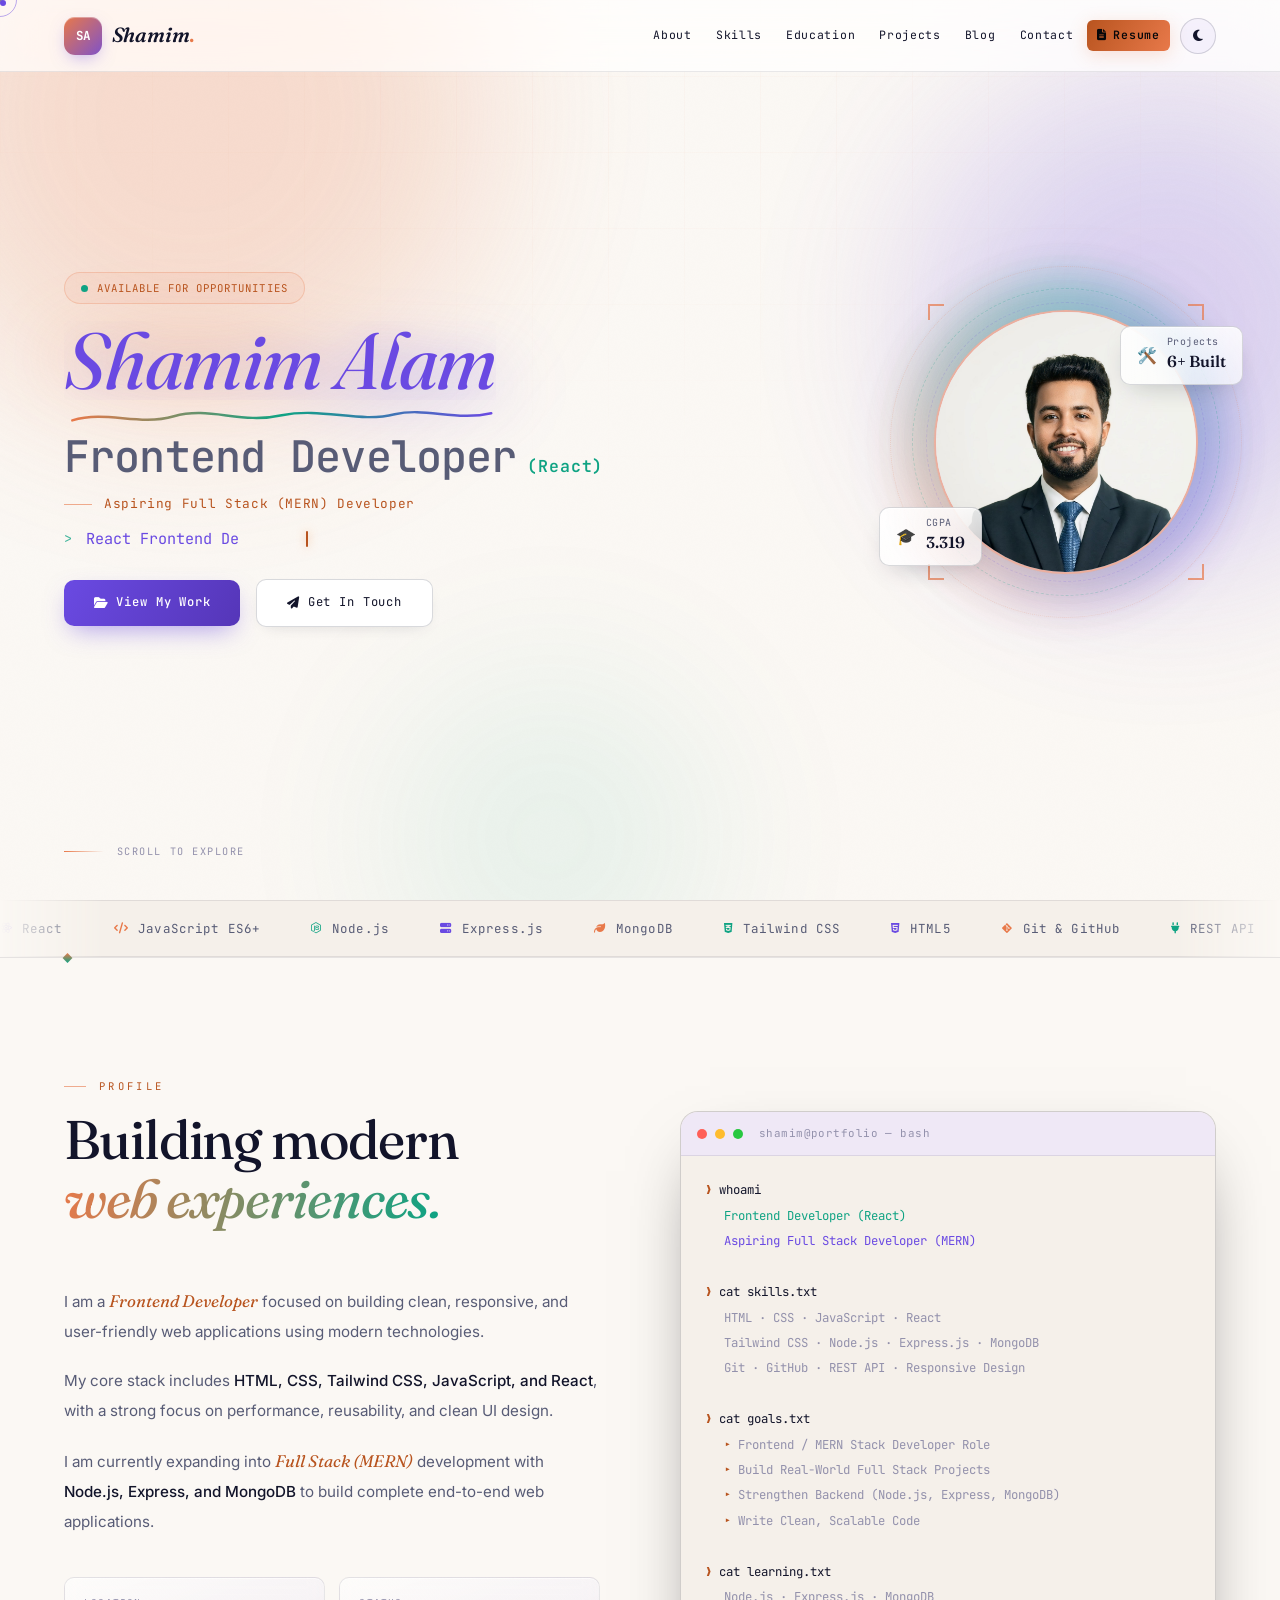
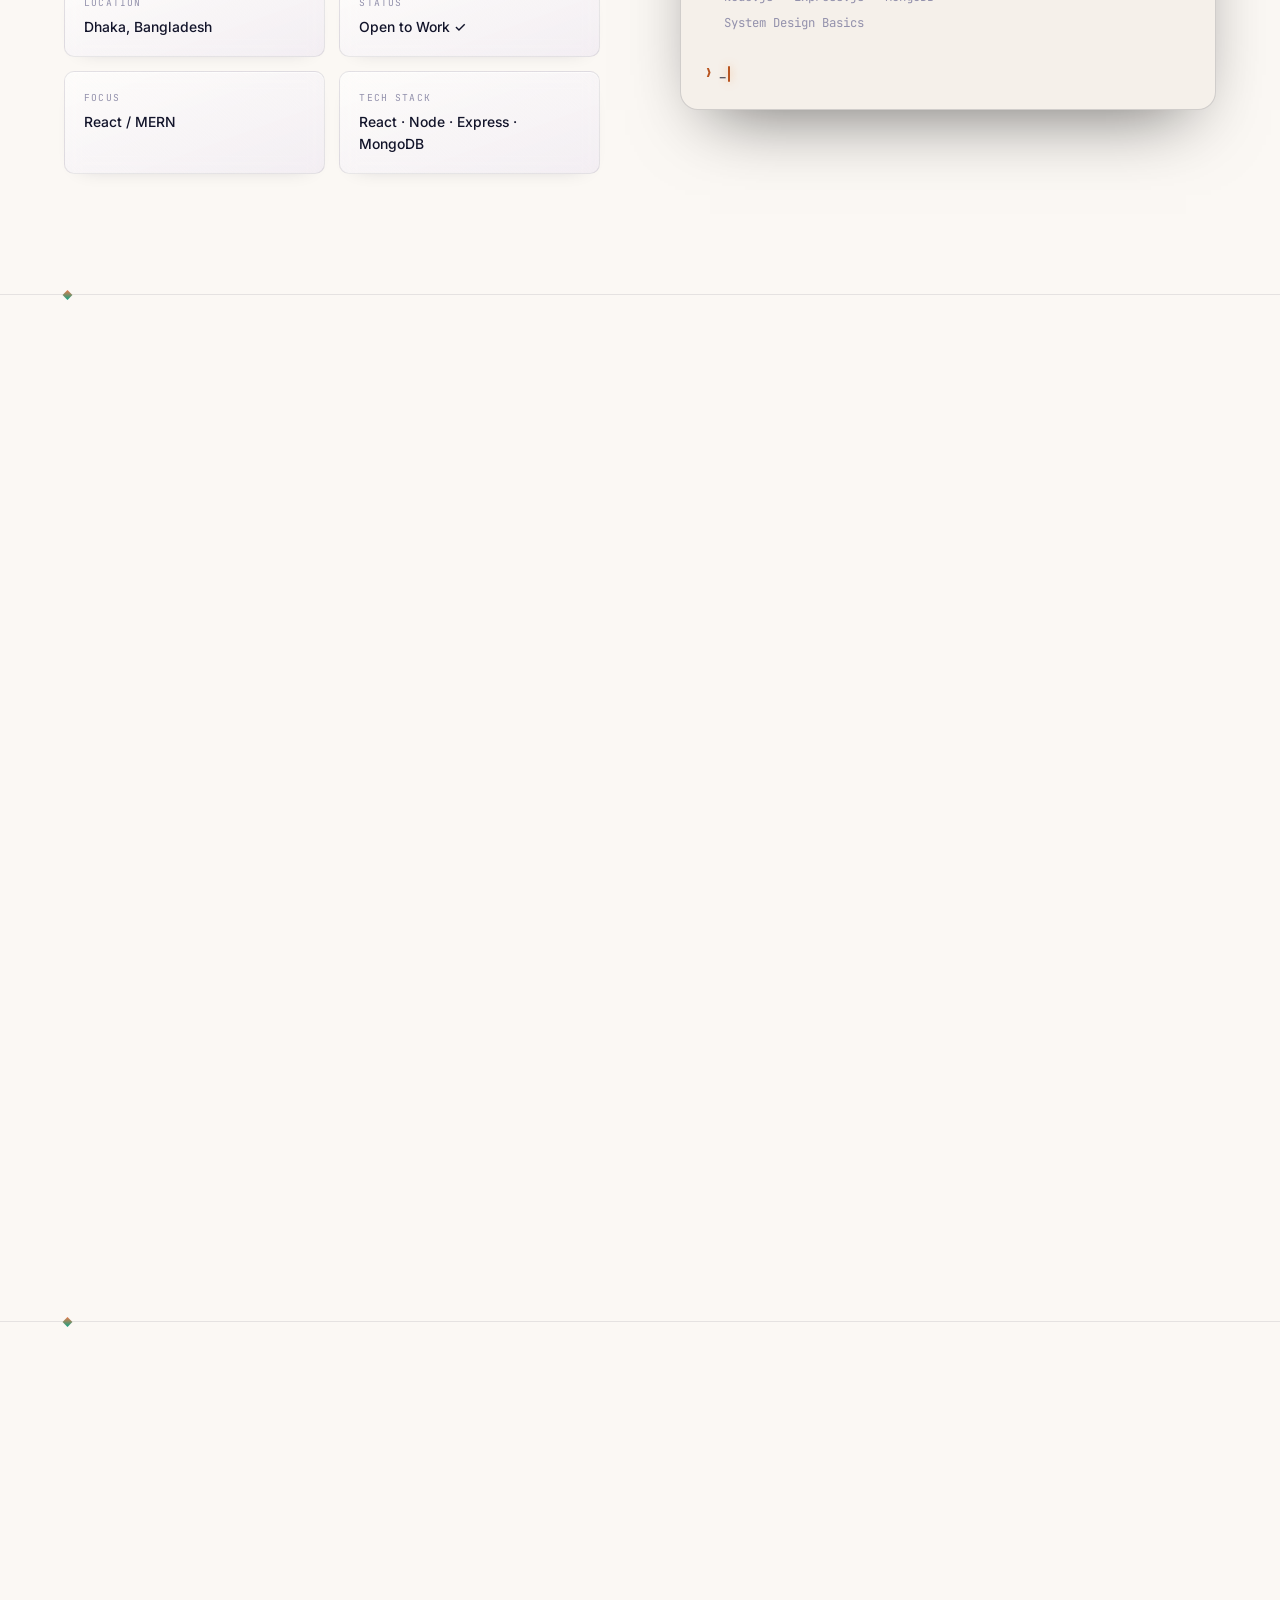
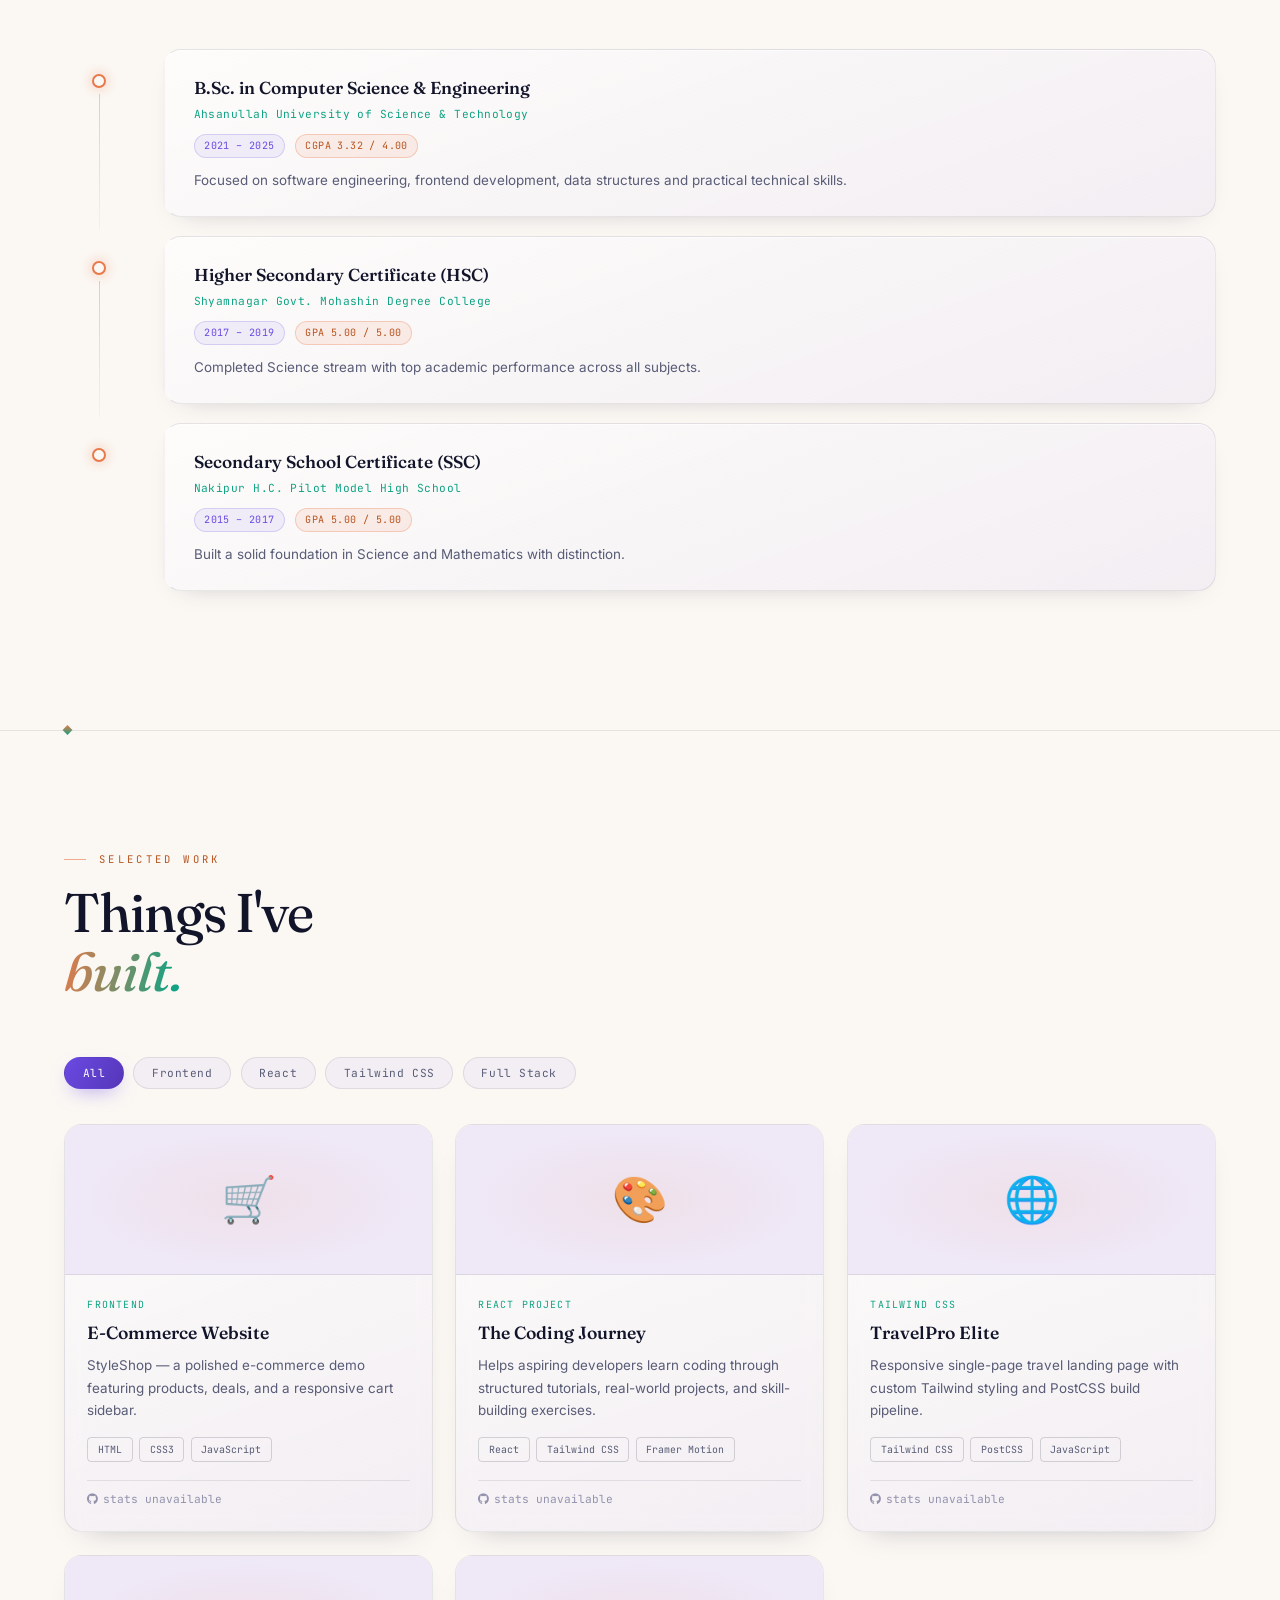
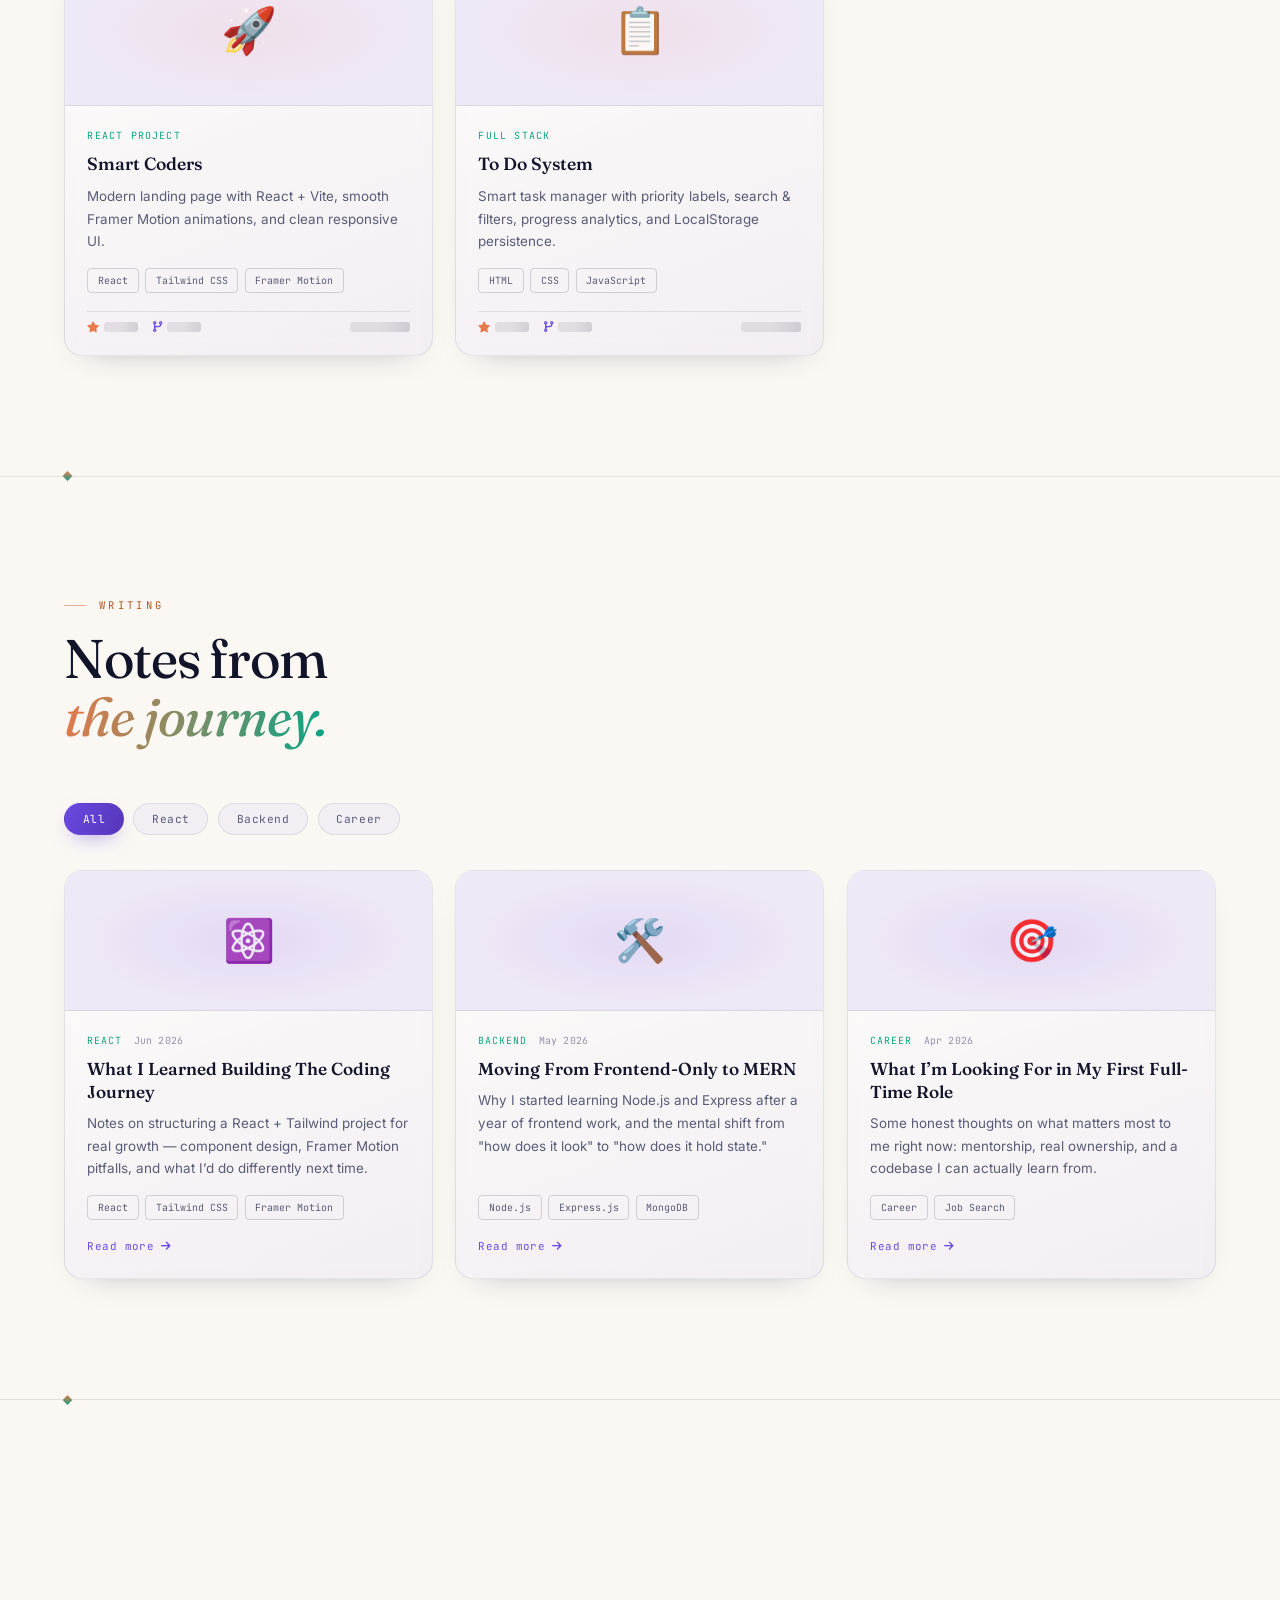
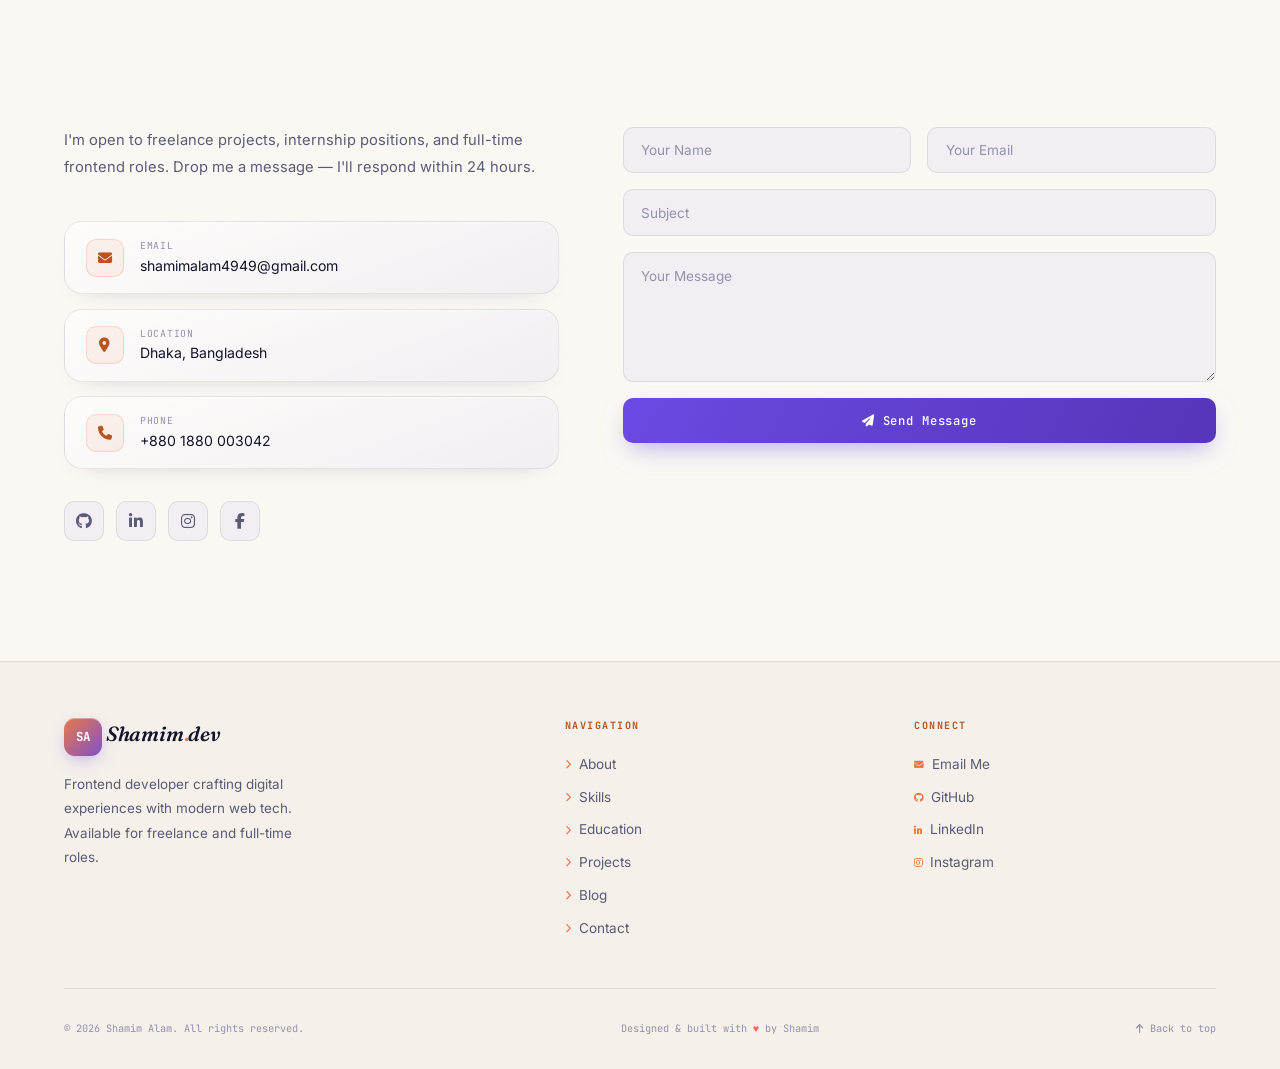
==== index.html @ 18d555e2 "first commit" ====
<!DOCTYPE html>
<html lang="en">

<head>
  <meta charset="UTF-8">
  <meta name="viewport" content="width=device-width, initial-scale=1.0">
  <title>Shamim Alam — Frontend Developer (React) | Aspiring MERN Stack Developer</title>
  <meta name="description"
    content="Shamim Alam is a Frontend Developer specializing in React and Tailwind CSS, currently expanding into full-stack development with Node.js, Express and MongoDB. Based in Dhaka, Bangladesh — open to work.">
  <meta name="keywords"
    content="Shamim Alam, Frontend Developer, React Developer, MERN Stack Developer, Web Developer Bangladesh, JavaScript Developer">
  <meta name="author" content="Shamim Alam">
  <meta name="robots" content="index, follow">
  <link rel="canonical" href="https://shamim-01.github.io/">

  <!-- Open Graph / Facebook -->
  <meta property="og:type" content="website">
  <meta property="og:url" content="https://shamim-01.github.io/">
  <meta property="og:title" content="Shamim Alam — Frontend Developer (React) | Aspiring MERN Stack Developer">
  <meta property="og:description"
    content="Frontend Developer specializing in React and Tailwind CSS, currently expanding into full-stack development with Node.js, Express and MongoDB.">
  <meta property="og:image" content="https://shamim-01.github.io/images/og-cover.jpg">
  <meta property="og:locale" content="en_US">

  <!-- Twitter Card -->
  <meta name="twitter:card" content="summary_large_image">
  <meta name="twitter:url" content="https://shamim-01.github.io/">
  <meta name="twitter:title" content="Shamim Alam — Frontend Developer (React) | Aspiring MERN Stack Developer">
  <meta name="twitter:description"
    content="Frontend Developer specializing in React and Tailwind CSS, currently expanding into full-stack development with Node.js, Express and MongoDB.">
  <meta name="twitter:image" content="https://shamim-01.github.io/images/og-cover.jpg">

  <meta name="theme-color" content="#fbf8f4">
  <link rel="icon" type="image/svg+xml" href="./favicon.svg">
  <link rel="preconnect" href="https://fonts.googleapis.com">
  <link rel="preconnect" href="https://fonts.gstatic.com" crossorigin>
  <link
    href="https://fonts.googleapis.com/css2?family=Fraunces:opsz,wght@9..144,300;9..144,450;9..144,560;9..144,680&family=Space+Grotesk:wght@400;500;600;700&family=JetBrains+Mono:wght@400;500;600&family=Inter:wght@300;400;500;600&display=swap"
    rel="stylesheet">
  <link rel="stylesheet" href="https://cdnjs.cloudflare.com/ajax/libs/font-awesome/6.5.1/css/all.min.css">
  <link rel="stylesheet" href="style.css">
  <script type="application/ld+json">
  {
    "@context": "https://schema.org",
    "@type": "Person",
    "name": "Shamim Alam",
    "jobTitle": "Frontend Developer",
    "url": "https://shamim-01.github.io/",
    "email": "mailto:shamimalam4949@gmail.com",
    "address": {
      "@type": "PostalAddress",
      "addressLocality": "Dhaka",
      "addressCountry": "Bangladesh"
    },
    "sameAs": [
      "https://github.com/shamim-01",
      "https://www.linkedin.com/in/shamim-alam-620719330/",
      "https://www.instagram.com/sha_mim_49/",
      "https://www.facebook.com/shamim.alam.78"
    ],
    "knowsAbout": ["React", "JavaScript", "Node.js", "Express.js", "MongoDB", "Tailwind CSS", "HTML5", "CSS3"]
  }
  </script>
</head>

<body>
  <div id="progress"></div>
  <div id="cursor"></div>
  <div id="cursor-ring"></div>
  <div class="grid-bg"></div>
  <div class="noise"></div>
  <div class="aurora"><span class="a1"></span><span class="a2"></span><span class="a3"></span></div>
  <div class="sparkle-field" id="sparkleField"></div>

  <!-- NAV -->
  <nav id="mainNav">
    <a href="#home" class="logo" data-cursor="link">
      <span class="logo-mark">SA</span>
      <span class="logo-text">Shamim<span class="dot">.</span></span>
    </a>
    <ul class="nav-links nav-desktop" id="navLinksDesktop">
      <li><a href="#about" data-cursor="link">About</a></li>
      <li><a href="#skills" data-cursor="link">Skills</a></li>
      <li><a href="#education" data-cursor="link">Education</a></li>
      <li><a href="#projects" data-cursor="link">Projects</a></li>
      <li><a href="#blog" data-cursor="link">Blog</a></li>
      <li><a href="#contact" data-cursor="link">Contact</a></li>
      <li><a href="./ShamimAlam.pdf" target="_blank" rel="noopener" class="nav-resume" data-cursor="link">
          <i class="fas fa-file-alt"></i> Resume
        </a></li>
      <li>
        <button class="theme-toggle" id="themeToggle" aria-label="Toggle dark mode" data-cursor="link">
          <i class="fas fa-moon"></i>
        </button>
      </li>
    </ul>
    <button class="nav-toggle" id="navToggle" aria-label="Toggle menu">
      <span></span><span></span><span></span>
    </button>
  </nav>

  <div class="mobile-menu" id="mobileMenu">
    <ul class="mobile-links" id="mobileLinks">
      <li><a href="#about">About</a></li>
      <li><a href="#skills">Skills</a></li>
      <li><a href="#education">Education</a></li>
      <li><a href="#projects">Projects</a></li>
      <li><a href="#blog">Blog</a></li>
      <li><a href="#contact">Contact</a></li>
      <li><a href="./ShamimAlam.pdf" target="_blank" rel="noopener" class="nav-resume">
          <i class="fas fa-file-alt"></i> Resume
        </a></li>
      <li>
        <button class="theme-toggle theme-toggle-mobile" id="themeToggleMobile" aria-label="Toggle dark mode">
          <i class="fas fa-moon"></i> <span>Dark Mode</span>
        </button>
      </li>
    </ul>
  </div>

  <!-- HERO -->
  <section class="hero" id="home">
    <div class="hero-inner">
      <div class="hero-text">
        <div class="badge-avail">
          <span class="badge-pip"></span>
          Available for Opportunities
        </div>
        <div class="hero-name-wrap">
          <h1 class="hero-name">Shamim Alam</h1>
          <svg class="hero-signature" viewBox="0 0 420 22" xmlns="http://www.w3.org/2000/svg" aria-hidden="true">
            <defs>
              <linearGradient id="sigGradient" x1="0%" y1="0%" x2="100%" y2="0%">
                <stop offset="0%" stop-color="var(--gold)" />
                <stop offset="50%" stop-color="var(--emerald)" />
                <stop offset="100%" stop-color="var(--azure)" />
              </linearGradient>
            </defs>
            <path d="M6,14 C 40,4 70,20 105,10 C 140,0 170,18 210,9 C 250,1 285,17 320,8 C 350,1 380,15 414,7" />
          </svg>
        </div>
        <span class="hero-name-outline">Frontend Developer <span class="react-text">(React)</span></span>
        <div class="hero-role">Aspiring Full Stack (MERN) Developer</div>
        <div class="typed-row">
          <span class="typed-prefix">&gt;&nbsp;</span>
          <span class="typed-text" id="typed"></span>
          <span class="typed-chip" id="typedChip"></span>
          <span class="t-cursor"></span>
        </div>
        <div class="hero-cta">
          <a href="#projects" class="btn-primary" data-cursor="link"><i class="fas fa-folder-open"></i> View My Work</a>
          <a href="#contact" class="btn-outline" data-cursor="link"><i class="fas fa-paper-plane"></i> Get In Touch</a>
        </div>
      </div>

      <div class="hero-visual">
        <div class="hero-img-wrap" id="tiltImg">
          <div class="ring ring-glow"></div>
          <div class="ring ring-1"></div>
          <div class="ring ring-2"></div>
          <div class="ring ring-3"></div>
          <div class="corner c-tl"></div>
          <div class="corner c-tr"></div>
          <div class="corner c-bl"></div>
          <div class="corner c-br"></div>
          <img src="./images/shamim.jpeg" alt="Shamim Alam — Frontend Developer" loading="eager" width="264"
            height="264">
          <div class="hero-badge hb-1">
            <div class="hb-icon">🎓</div>
            <div>
              <div class="hb-lbl">CGPA</div>
              <div class="hb-val" data-count="3.319">0</div>
            </div>
          </div>
          <div class="hero-badge hb-2">
            <div class="hb-icon">🛠️</div>
            <div>
              <div class="hb-lbl">Projects</div>
              <div class="hb-val"><span data-count="6">0</span>+ Built</div>
            </div>
          </div>
        </div>
      </div>
    </div>

    <div class="scroll-hint">
      <div class="scroll-line"></div>
      <span>Scroll to explore</span>
    </div>
  </section>

  <div class="marquee" aria-hidden="true">
    <div class="marquee-track">
      <span><i class="fab fa-react"></i>React</span>
      <span><i class="fas fa-code"></i>JavaScript ES6+</span>
      <span><i class="fab fa-node-js"></i>Node.js</span>
      <span><i class="fas fa-server"></i>Express.js</span>
      <span><i class="fas fa-leaf"></i>MongoDB</span>
      <span><i class="fab fa-css3-alt"></i>Tailwind CSS</span>
      <span><i class="fab fa-html5"></i>HTML5</span>
      <span><i class="fab fa-git-alt"></i>Git & GitHub</span>
      <span><i class="fas fa-plug"></i>REST API</span>
      <span><i class="fas fa-mobile-alt"></i>Responsive Design</span>
      <span><i class="fab fa-react"></i>React</span>
      <span><i class="fas fa-code"></i>JavaScript ES6+</span>
      <span><i class="fab fa-node-js"></i>Node.js</span>
      <span><i class="fas fa-server"></i>Express.js</span>
      <span><i class="fas fa-leaf"></i>MongoDB</span>
      <span><i class="fab fa-css3-alt"></i>Tailwind CSS</span>
      <span><i class="fab fa-html5"></i>HTML5</span>
      <span><i class="fab fa-git-alt"></i>Git & GitHub</span>
      <span><i class="fas fa-plug"></i>REST API</span>
      <span><i class="fas fa-mobile-alt"></i>Responsive Design</span>
    </div>
  </div>

  <div class="divider"><span class="gem"></span></div>

  <!-- ABOUT -->
  <section class="section" id="about">
    <div class="sec-eye reveal">Profile</div>
    <div class="about-grid">
      <div>
        <h2 class="sec-title reveal">
          Building modern<br>
          <em>web experiences.</em>
        </h2>
        <div class="about-body reveal">
          <p>I am a <em>Frontend Developer</em> focused on building clean, responsive, and user-friendly web
            applications using modern technologies.</p>
          <p>My core stack includes <strong>HTML, CSS, Tailwind CSS, JavaScript, and React</strong>, with a strong focus
            on performance, reusability, and clean UI design.</p>
          <p>I am currently expanding into <em>Full Stack (MERN)</em> development with <strong>Node.js, Express, and
              MongoDB</strong> to build complete end-to-end web applications.</p>
        </div>
        <div class="about-facts stagger">
          <div class="fact-card">
            <div class="fact-lbl">Location</div>
            <div class="fact-val">Dhaka, Bangladesh</div>
          </div>
          <div class="fact-card">
            <div class="fact-lbl">Status</div>
            <div class="fact-val">Open to Work ✓</div>
          </div>
          <div class="fact-card">
            <div class="fact-lbl">Focus</div>
            <div class="fact-val">React / MERN</div>
          </div>
          <div class="fact-card">
            <div class="fact-lbl">Tech Stack</div>
            <div class="fact-val">React · Node · Express · MongoDB</div>
          </div>
        </div>
      </div>

      <div class="terminal reveal">
        <div class="term-bar">
          <div class="tdot td-r"></div>
          <div class="tdot td-y"></div>
          <div class="tdot td-g"></div>
          <span>shamim@portfolio — bash</span>
        </div>
        <div class="term-body">
          <span class="tl"><span class="tp">❯</span> <span class="tc">whoami</span></span>
          <span class="tl to thl">Frontend Developer (React)</span>
          <span class="tl to" style="color:var(--azure)">Aspiring Full Stack Developer (MERN)</span>
          <span class="tl">&nbsp;</span>
          <span class="tl"><span class="tp">❯</span> <span class="tc">cat skills.txt</span></span>
          <span class="tl to">HTML · CSS · JavaScript · React</span>
          <span class="tl to">Tailwind CSS · Node.js · Express.js · MongoDB</span>
          <span class="tl to">Git · GitHub · REST API · Responsive Design</span>
          <span class="tl">&nbsp;</span>
          <span class="tl"><span class="tp">❯</span> <span class="tc">cat goals.txt</span></span>
          <span class="tl to"><span class="tbl">▸ </span>Frontend / MERN Stack Developer Role</span>
          <span class="tl to"><span class="tbl">▸ </span>Build Real-World Full Stack Projects</span>
          <span class="tl to"><span class="tbl">▸ </span>Strengthen Backend (Node.js, Express, MongoDB)</span>
          <span class="tl to"><span class="tbl">▸ </span>Write Clean, Scalable Code</span>
          <span class="tl">&nbsp;</span>
          <span class="tl"><span class="tp">❯</span> <span class="tc">cat learning.txt</span></span>
          <span class="tl to">Node.js · Express.js · MongoDB</span>
          <span class="tl to">System Design Basics</span>
          <span class="tl">&nbsp;</span>
          <span class="tl"><span class="tp">❯</span> <span class="tc">_</span><span class="t-cursor"></span></span>
        </div>
      </div>
    </div>
  </section>

  <div class="divider"><span class="gem"></span></div>

  <!-- SKILLS -->
  <section class="section" id="skills">
    <div class="sec-eye reveal">Capabilities</div>
    <h2 class="sec-title reveal">What I bring<br><em>to the table.</em></h2>
    <div class="skills-grid stagger">
      <div class="skill-card" data-cursor="link" data-tilt>
        <div class="sk-icon">💻</div>
        <div class="sk-title">Frontend Development</div>
        <p class="sk-desc">Building responsive, accessible UIs with clean semantic markup and modern CSS.</p>
        <div class="sk-tags"><span class="sk-tag">HTML5</span><span class="sk-tag">CSS3</span><span
            class="sk-tag">JavaScript ES6+</span></div>
      </div>
      <div class="skill-card" data-cursor="link" data-tilt>
        <div class="sk-icon">⚛️</div>
        <div class="sk-title">React Development</div>
        <p class="sk-desc">Building component-based UIs, managing state with hooks, and creating SPAs.</p>
        <div class="sk-tags"><span class="sk-tag">React</span><span class="sk-tag">Hooks</span><span
            class="sk-tag">SPA</span></div>
      </div>
      <div class="skill-card" data-cursor="link" data-tilt>
        <div class="sk-icon">🎨</div>
        <div class="sk-title">UI Design & Styling</div>
        <p class="sk-desc">Crafting pixel-perfect layouts using utility-first CSS and responsive design.</p>
        <div class="sk-tags"><span class="sk-tag">Tailwind CSS</span><span class="sk-tag">Bootstrap</span><span
            class="sk-tag">Responsive UI</span></div>
      </div>
      <div class="skill-card" data-cursor="link" data-tilt>
        <div class="sk-icon">⚙️</div>
        <div class="sk-title">Backend Development</div>
        <p class="sk-desc">Building RESTful APIs and server-side applications with focus on scalability, authentication,
          and clean architecture.</p>
        <div class="sk-tags"><span class="sk-tag">Node.js</span><span class="sk-tag">Express.js</span><span
            class="sk-tag">MongoDB</span><span class="sk-tag">REST API</span></div>
      </div>
      <div class="skill-card" data-cursor="link" data-tilt>
        <div class="sk-icon">🛠️</div>
        <div class="sk-title">Tools & Workflow</div>
        <p class="sk-desc">Version control, modern editors, and CLI tools for efficient development.</p>
        <div class="sk-tags"><span class="sk-tag">Git</span><span class="sk-tag">GitHub</span><span class="sk-tag">VS
            Code</span></div>
      </div>
      <div class="skill-card" data-cursor="link" data-tilt>
        <div class="sk-icon">🧠</div>
        <div class="sk-title">Problem Solving</div>
        <p class="sk-desc">Sharpening logic and algorithmic thinking through practice and real projects.</p>
        <div class="sk-tags"><span class="sk-tag">C++</span><span class="sk-tag">Logic Building</span><span
            class="sk-tag">DSA Basics</span></div>
      </div>
    </div>
  </section>

  <div class="divider"><span class="gem"></span></div>

  <!-- EDUCATION -->
  <section class="section" id="education">
    <div class="sec-eye reveal">Timeline</div>
    <h2 class="sec-title reveal">My academic<br><em>journey.</em></h2>
    <div class="edu-wrap reveal">
      <div class="edu-item">
        <div class="edu-line">
          <div class="edu-node"></div>
          <div class="edu-conn"></div>
        </div>
        <div class="edu-card-inner">
          <div class="edu-degree">B.Sc. in Computer Science & Engineering</div>
          <div class="edu-school">Ahsanullah University of Science & Technology</div>
          <div class="edu-metas"><span class="edu-badge">2021 – 2025</span><span class="edu-badge gold">CGPA 3.32 /
              4.00</span></div>
          <p class="edu-desc">Focused on software engineering, frontend development, data structures and practical
            technical skills.</p>
        </div>
      </div>
      <div class="edu-item">
        <div class="edu-line">
          <div class="edu-node"></div>
          <div class="edu-conn"></div>
        </div>
        <div class="edu-card-inner">
          <div class="edu-degree">Higher Secondary Certificate (HSC)</div>
          <div class="edu-school">Shyamnagar Govt. Mohashin Degree College</div>
          <div class="edu-metas"><span class="edu-badge">2017 – 2019</span><span class="edu-badge gold">GPA 5.00 /
              5.00</span></div>
          <p class="edu-desc">Completed Science stream with top academic performance across all subjects.</p>
        </div>
      </div>
      <div class="edu-item">
        <div class="edu-line">
          <div class="edu-node"></div>
          <div class="edu-conn"></div>
        </div>
        <div class="edu-card-inner">
          <div class="edu-degree">Secondary School Certificate (SSC)</div>
          <div class="edu-school">Nakipur H.C. Pilot Model High School</div>
          <div class="edu-metas"><span class="edu-badge">2015 – 2017</span><span class="edu-badge gold">GPA 5.00 /
              5.00</span></div>
          <p class="edu-desc">Built a solid foundation in Science and Mathematics with distinction.</p>
        </div>
      </div>
    </div>
  </section>

  <div class="divider"><span class="gem"></span></div>

  <!-- PROJECTS -->
  <section class="section" id="projects">
    <div class="sec-eye reveal">Selected Work</div>
    <h2 class="sec-title reveal">Things I've<br><em>built.</em></h2>
    <div class="proj-filters reveal" id="projFilters">
      <button class="filter-btn active" data-filter="all">All</button>
      <button class="filter-btn" data-filter="Frontend">Frontend</button>
      <button class="filter-btn" data-filter="React Project">React</button>
      <button class="filter-btn" data-filter="Tailwind CSS">Tailwind CSS</button>
      <button class="filter-btn" data-filter="Full Stack">Full Stack</button>

    </div>
    <div class="proj-grid stagger" id="projGrid">
      <div class="proj-card" data-tilt data-project="1" data-cat="Frontend" data-repo="shamim-01/e-Commarce">
        <div class="proj-thumb"><span class="proj-emoji">🛒</span>
          <div class="proj-acts">
            <a href="https://shamim-01.github.io/e-Commarce/" class="proj-btn" title="Live Demo"><i
                class="fas fa-external-link-alt"></i></a>
            <a href="https://github.com/shamim-01/e-Commarce" class="proj-btn" title="Source"><i
                class="fab fa-github"></i></a>
          </div>
        </div>
        <div class="proj-body">
          <div class="proj-cat">Frontend</div>
          <div class="proj-title">E-Commerce Website</div>
          <p class="proj-desc">StyleShop — a polished e-commerce demo featuring products, deals, and a responsive cart
            sidebar.</p>
          <div class="proj-stack"><span class="stack-pill">HTML</span><span class="stack-pill">CSS3</span><span
              class="stack-pill">JavaScript</span></div>
        </div>
      </div>
      <div class="proj-card" data-tilt data-project="2" data-cat="React Project"
        data-repo="shamim-01/React-project-coding_journey">
        <div class="proj-thumb"><span class="proj-emoji">🎨</span>
          <div class="proj-acts">
            <a href="https://react-project-coding-journey.vercel.app/" class="proj-btn" title="Live Demo"><i
                class="fas fa-external-link-alt"></i></a>
            <a href="https://github.com/shamim-01/React-project-coding_journey" class="proj-btn" title="Source"><i
                class="fab fa-github"></i></a>
          </div>
        </div>
        <div class="proj-body">
          <div class="proj-cat">React Project</div>
          <div class="proj-title">The Coding Journey</div>
          <p class="proj-desc">Helps aspiring developers learn coding through structured tutorials, real-world projects,
            and skill-building exercises.</p>
          <div class="proj-stack"><span class="stack-pill">React</span><span class="stack-pill">Tailwind CSS</span><span
              class="stack-pill">Framer Motion</span></div>
        </div>
      </div>
      <div class="proj-card" data-tilt data-project="3" data-cat="Tailwind CSS" data-repo="shamim-01/tailwind">
        <div class="proj-thumb"><span class="proj-emoji">🌐</span>
          <div class="proj-acts">
            <a href="https://shamim-01.github.io/tailwind/" class="proj-btn" title="Live Demo"><i
                class="fas fa-external-link-alt"></i></a>
            <a href="https://github.com/shamim-01/tailwind" class="proj-btn" title="Source"><i
                class="fab fa-github"></i></a>
          </div>
        </div>
        <div class="proj-body">
          <div class="proj-cat">Tailwind CSS</div>
          <div class="proj-title">TravelPro Elite</div>
          <p class="proj-desc">Responsive single-page travel landing page with custom Tailwind styling and PostCSS build
            pipeline.</p>
          <div class="proj-stack"><span class="stack-pill">Tailwind CSS</span><span
              class="stack-pill">PostCSS</span><span class="stack-pill">JavaScript</span></div>
        </div>
      </div>
      <div class="proj-card" data-tilt data-project="4" data-cat="React Project" data-repo="shamim-01/react-project">
        <div class="proj-thumb"><span class="proj-emoji">🚀</span>
          <div class="proj-acts">
            <a href="https://react-project-adq4.vercel.app/" class="proj-btn" title="Live Demo"><i
                class="fas fa-external-link-alt"></i></a>
            <a href="https://github.com/shamim-01/react-project" class="proj-btn" title="Source"><i
                class="fab fa-github"></i></a>
          </div>
        </div>
        <div class="proj-body">
          <div class="proj-cat">React Project</div>
          <div class="proj-title">Smart Coders</div>
          <p class="proj-desc">Modern landing page with React + Vite, smooth Framer Motion animations, and clean
            responsive UI.</p>
          <div class="proj-stack"><span class="stack-pill">React</span><span class="stack-pill">Tailwind CSS</span><span
              class="stack-pill">Framer Motion</span></div>
        </div>
      </div>
      <div class="proj-card" data-tilt data-project="5" data-cat="Full Stack" data-repo="shamim-01/To-do-System">
        <div class="proj-thumb"><span class="proj-emoji">📋</span>
          <div class="proj-acts">
            <a href="https://shamim-01.github.io/To-do-System/" class="proj-btn" title="Live Demo"><i
                class="fas fa-external-link-alt"></i></a>
            <a href="https://github.com/shamim-01/To-do-System" class="proj-btn" title="Source"><i
                class="fab fa-github"></i></a>
          </div>
        </div>
        <div class="proj-body">
          <div class="proj-cat">Full Stack</div>
          <div class="proj-title">To Do System</div>
          <p class="proj-desc">Smart task manager with priority labels, search & filters, progress analytics, and
            LocalStorage persistence.</p>
          <div class="proj-stack"><span class="stack-pill">HTML</span><span class="stack-pill">CSS</span><span
              class="stack-pill">JavaScript</span></div>
        </div>
      </div>

    </div>

    </div>
    </div>
  </section>

  <div class="divider"><span class="gem"></span></div>

  <!-- BLOG -->
  <section class="section" id="blog">
    <div class="sec-eye reveal">Writing</div>
    <h2 class="sec-title reveal">Notes from<br><em>the journey.</em></h2>
    <div class="blog-filters reveal" id="blogFilters">
      <button class="filter-btn active" data-filter="all">All</button>
      <button class="filter-btn" data-filter="React">React</button>
      <button class="filter-btn" data-filter="Backend">Backend</button>
      <button class="filter-btn" data-filter="Career">Career</button>
    </div>
    <div class="blog-grid stagger" id="blogGrid"></div>
  </section>

  <div class="divider"><span class="gem"></span></div>

  <!-- CONTACT -->
  <section class="section" id="contact">
    <div class="sec-eye reveal">Say Hello</div>
    <h2 class="sec-title reveal">Let's build something<br><em>great together.</em></h2>
    <div class="contact-wrap reveal">
      <div>
        <p class="contact-tagline">I'm open to freelance projects, internship positions, and full-time frontend roles.
          Drop me a message — I'll respond within 24 hours.</p>
        <div class="contact-items">
          <a href="mailto:shamimalam4949@gmail.com" class="contact-item" data-cursor="link">
            <div class="ci-ico"><i class="fas fa-envelope"></i></div>
            <div>
              <div class="ci-lbl">Email</div>
              <div class="ci-val">shamimalam4949@gmail.com</div>
            </div>
          </a>
          <div class="contact-item">
            <div class="ci-ico"><i class="fas fa-map-marker-alt"></i></div>
            <div>
              <div class="ci-lbl">Location</div>
              <div class="ci-val">Dhaka, Bangladesh</div>
            </div>
          </div>
          <a href="tel:+8801880003042" class="contact-item" data-cursor="link">
            <div class="ci-ico"><i class="fas fa-phone"></i></div>
            <div>
              <div class="ci-lbl">Phone</div>
              <div class="ci-val">+880 1880 003042</div>
            </div>
          </a>
        </div>
        <div class="social-strip">
          <a href="https://github.com/shamim-01" class="soc-btn" title="GitHub" data-cursor="link"><i
              class="fab fa-github"></i></a>
          <a href="https://www.linkedin.com/in/shamim-alam-620719330/" class="soc-btn" title="LinkedIn"
            data-cursor="link"><i class="fab fa-linkedin-in"></i></a>
          <a href="https://www.instagram.com/sha_mim_49/" class="soc-btn" title="Instagram" data-cursor="link"><i
              class="fab fa-instagram"></i></a>
          <a href="https://www.facebook.com/shamim.alam.78" class="soc-btn" title="Facebook" data-cursor="link"><i
              class="fab fa-facebook-f"></i></a>
        </div>
      </div>
      <form class="contact-form" id="contactForm">
        <div class="field-row">
          <input type="text" name="name" placeholder="Your Name" required>
          <input type="email" name="email" placeholder="Your Email" required>
        </div>
        <input type="text" name="subject" placeholder="Subject">
        <textarea name="message" placeholder="Your Message" required></textarea>
        <button type="submit" class="btn-send" data-cursor="link"><i class="fas fa-paper-plane"></i> Send
          Message</button>
      </form>
    </div>
  </section>

  <!-- FOOTER -->
  <footer>
    <div class="foot-grid">
      <div class="foot-brand">
        <a href="#home" class="logo">
          <span class="logo-mark">SA</span>
          <span class="logo-text">Shamim<span class="dot">.</span>dev</span>
        </a>
        <p class="foot-bio">Frontend developer crafting digital experiences with modern web tech. Available for
          freelance and full-time roles.</p>
      </div>
      <div class="foot-col">
        <h5>Navigation</h5>
        <ul class="foot-links">
          <li><a href="#about"><i class="fas fa-chevron-right"></i> About</a></li>
          <li><a href="#skills"><i class="fas fa-chevron-right"></i> Skills</a></li>
          <li><a href="#education"><i class="fas fa-chevron-right"></i> Education</a></li>
          <li><a href="#projects"><i class="fas fa-chevron-right"></i> Projects</a></li>
          <li><a href="#blog"><i class="fas fa-chevron-right"></i> Blog</a></li>
          <li><a href="#contact"><i class="fas fa-chevron-right"></i> Contact</a></li>
        </ul>
      </div>
      <div class="foot-col">
        <h5>Connect</h5>
        <ul class="foot-links">
          <li><a href="mailto:shamimalam4949@gmail.com"><i class="fas fa-envelope"></i> Email Me</a></li>
          <li><a href="https://github.com/shamim-01"><i class="fab fa-github"></i> GitHub</a></li>
          <li><a href="https://www.linkedin.com/in/shamim-alam-620719330/"><i class="fab fa-linkedin-in"></i>
              LinkedIn</a></li>
          <li><a href="https://www.instagram.com/sha_mim_49/"><i class="fab fa-instagram"></i> Instagram</a></li>
        </ul>
      </div>
    </div>
    <div class="foot-btm">
      <span>© <span id="copyYear">2026</span> Shamim Alam. All rights reserved.</span>
      <span>Designed & built with <span class="heart">♥</span> by Shamim</span>
      <a href="#home" class="back-top"><i class="fas fa-arrow-up"></i> Back to top</a>
    </div>
  </footer>

  <!-- PROJECT QUICK VIEW MODAL -->
  <div class="proj-overlay" id="projOverlay">
    <div class="proj-modal">
      <button class="proj-modal-close" id="projModalClose" aria-label="Close">&times;</button>
      <div class="proj-modal-thumb" id="pmThumb"></div>
      <div class="proj-modal-body">
        <div class="proj-cat" id="pmCat"></div>
        <h3 id="pmTitle"></h3>
        <p class="proj-modal-desc" id="pmDesc"></p>
        <div class="proj-stack" id="pmStack"></div>
        <div class="proj-modal-actions">
          <a href="#" id="pmLive" target="_blank" rel="noopener" class="btn-primary"><i
              class="fas fa-external-link-alt"></i> Live Demo</a>
          <a href="#" id="pmSource" target="_blank" rel="noopener" class="btn-outline"><i class="fab fa-github"></i>
            Source Code</a>
        </div>
      </div>
    </div>
  </div>

  <!-- BLOG READ MODAL -->
  <div class="proj-overlay" id="blogOverlay">
    <div class="proj-modal blog-modal">
      <button class="proj-modal-close" id="blogModalClose" aria-label="Close">&times;</button>
      <div class="blog-modal-thumb" id="bmThumb"></div>
      <div class="blog-modal-body">
        <div class="proj-cat" id="bmCat"></div>
        <h3 id="bmTitle"></h3>
        <div class="blog-modal-meta" id="bmMeta"></div>
        <div class="blog-modal-content" id="bmContent"></div>
      </div>
    </div>
  </div>

  <script src="script.js"></script>
</body>

</html>
---- style.css ----
*,
*::before,
*::after {
  box-sizing: border-box;
  margin: 0;
  padding: 0;
}

:root {
  --bg: #fbf8f4;
  --bg2: #f5f0ea;
  --bg3: #efe8f6;
  --surface: #ffffff;
  --surface-2: rgba(108, 74, 226, 0.055);
  --emerald: #0fa383;
  --emerald-dim: #0b7a63;
  --gold: #e8794a;
  --gold-soft: #b8541f;
  --azure: #6a4ae2;
  --ink: #12142a;
  --muted: #585c76;
  --dim: #9391ac;
  --line: rgba(18, 20, 42, 0.09);
  --line-2: rgba(18, 20, 42, 0.16);
  --r: 10px;
  --r-lg: 18px;
  --ease: cubic-bezier(0.16, 1, 0.3, 1);
}

html[data-theme='dark'] {
  --bg: #0d0e17;
  --bg2: #12131f;
  --bg3: #171927;
  --surface: #171927;
  --surface-2: rgba(139, 116, 240, 0.09);
  --emerald: #2dd4a7;
  --emerald-dim: #22b18a;
  --gold: #f0985e;
  --gold-soft: #f4a978;
  --azure: #9b83f2;
  --ink: #f3f1fa;
  --muted: #a9a8c2;
  --dim: #6f6e8a;
  --line: rgba(255, 255, 255, 0.08);
  --line-2: rgba(255, 255, 255, 0.14);
}

html {
  scroll-behavior: smooth;
}

body {
  background: var(--bg);
  color: var(--ink);
  font-family: 'Inter', sans-serif;
  overflow-x: hidden;
  cursor: none;
  line-height: 1.6;
  transition:
    background 0.4s var(--ease),
    color 0.4s var(--ease);
}

::selection {
  background: rgba(106, 74, 226, 0.22);
  color: var(--ink);
}

/* ═══ AURORA / TEXTURE ═══ */
.grid-bg {
  position: fixed;
  inset: 0;
  z-index: 0;
  pointer-events: none;
  background-image:
    linear-gradient(rgba(232, 121, 74, 0.028) 1px, transparent 1px),
    linear-gradient(90deg, rgba(232, 121, 74, 0.028) 1px, transparent 1px);
  background-size: 76px 76px;
  mask-image: radial-gradient(
    ellipse 80% 60% at 50% 0%,
    #000 30%,
    transparent 90%
  );
}

.noise {
  position: fixed;
  inset: 0;
  z-index: 1;
  pointer-events: none;
  opacity: 0.018;
  mix-blend-mode: multiply;
  background-image: url("data:image/svg+xml;utf8,<svg xmlns='http://www.w3.org/2000/svg' width='120' height='120'><filter id='n'><feTurbulence type='fractalNoise' baseFrequency='0.9' numOctaves='2' stitchTiles='stitch'/></filter><rect width='100%25' height='100%25' filter='url(%23n)'/></svg>");
}

.aurora {
  position: fixed;
  inset: 0;
  z-index: 0;
  pointer-events: none;
  overflow: hidden;
}

.aurora span {
  position: absolute;
  border-radius: 50%;
  filter: blur(90px);
  opacity: 0.22;
  will-change: transform;
}

.aurora .a1 {
  width: 46vw;
  height: 46vw;
  background: var(--gold);
  top: -14vw;
  left: -8vw;
  animation: drift1 26s ease-in-out infinite;
}

.aurora .a2 {
  width: 38vw;
  height: 38vw;
  background: var(--azure);
  top: 6vw;
  right: -10vw;
  animation: drift2 32s ease-in-out infinite;
}

.aurora .a3 {
  width: 26vw;
  height: 26vw;
  background: var(--emerald);
  bottom: -8vw;
  left: 30vw;
  opacity: 0.08;
  animation: drift3 38s ease-in-out infinite;
}

/* premium sparkle particles */
.sparkle-field {
  position: fixed;
  inset: 0;
  z-index: 0;
  pointer-events: none;
  overflow: hidden;
}

.sparkle-field span {
  position: absolute;
  width: 3px;
  height: 3px;
  background: var(--gold-soft);
  border-radius: 50%;
  opacity: 0;
  box-shadow: 0 0 6px 1px rgba(244, 160, 94, 0.8);
  animation: sparkleFloat linear infinite;
}

@keyframes sparkleFloat {
  0% {
    opacity: 0;
    transform: translateY(0) scale(0.4);
  }

  8% {
    opacity: 0.9;
  }

  92% {
    opacity: 0.5;
  }

  100% {
    opacity: 0;
    transform: translateY(-92vh) scale(1);
  }
}

@keyframes drift1 {
  0%,
  100% {
    transform: translate(0, 0) scale(1);
  }

  50% {
    transform: translate(6vw, 8vw) scale(1.12);
  }
}

@keyframes drift2 {
  0%,
  100% {
    transform: translate(0, 0) scale(1);
  }

  50% {
    transform: translate(-7vw, 5vw) scale(1.08);
  }
}

@keyframes drift3 {
  0%,
  100% {
    transform: translate(0, 0) scale(1);
  }

  50% {
    transform: translate(4vw, -6vw) scale(1.15);
  }
}

/* SCROLL PROGRESS */
#progress {
  position: fixed;
  top: 0;
  left: 0;
  height: 2px;
  width: 0%;
  background: linear-gradient(90deg, var(--gold), var(--emerald), var(--azure));
  z-index: 10000;
  box-shadow: 0 0 14px rgba(232, 121, 74, 0.55);
  transition: width 0.08s linear;
}

/* CURSOR */
#cursor {
  width: 6px;
  height: 6px;
  background: var(--azure);
  border-radius: 50%;
  position: fixed;
  pointer-events: none;
  z-index: 9999;
  transition: transform 0.18s var(--ease);
}

#cursor-ring {
  width: 34px;
  height: 34px;
  border: 1px solid rgba(106, 74, 226, 0.45);
  border-radius: 50%;
  position: fixed;
  pointer-events: none;
  z-index: 9998;
  transition:
    width 0.25s var(--ease),
    height 0.25s var(--ease),
    border-color 0.25s var(--ease),
    background 0.25s var(--ease);
}

.cursor-trail {
  position: fixed;
  width: 4px;
  height: 4px;
  border-radius: 50%;
  background: var(--emerald);
  pointer-events: none;
  z-index: 9997;
  opacity: 0;
  transition: opacity 0.4s ease;
}

#cursor-ring.grow {
  width: 58px;
  height: 58px;
  border-color: rgba(15, 163, 131, 0.55);
  background: rgba(15, 163, 131, 0.07);
}

::-webkit-scrollbar {
  width: 4px;
}

::-webkit-scrollbar-track {
  background: var(--bg2);
}

::-webkit-scrollbar-thumb {
  background: linear-gradient(var(--gold), var(--emerald));
  border-radius: 2px;
}

::-webkit-scrollbar-thumb:hover {
  background: var(--gold-soft);
}

/* ═══ NAV ═══ */
nav {
  position: fixed;
  top: 0;
  width: 100%;
  z-index: 200;
  padding: 0 5vw;
  height: 72px;
  display: flex;
  justify-content: space-between;
  align-items: center;
  background: rgba(255, 255, 255, 0.72);
  backdrop-filter: blur(22px) saturate(160%);
  border-bottom: 1px solid var(--line);
  transition:
    height 0.35s var(--ease),
    background 0.35s var(--ease),
    border-color 0.35s var(--ease);
}

nav.scrolled {
  height: 58px;
  background: rgba(255, 255, 255, 0.9);
  border-color: var(--line-2);
  box-shadow: 0 8px 30px -20px rgba(22, 24, 43, 0.25);
}

.logo {
  display: inline-flex;
  align-items: center;
  gap: 0.6rem;
  font-family: 'Fraunces', serif;
  font-weight: 560;
  font-size: 1.28rem;
  letter-spacing: -0.01em;
  color: var(--ink);
  text-decoration: none;
  flex-shrink: 0;
  z-index: 201;
  position: relative;
}

.logo-text {
  font-style: italic;
}

.logo .dot {
  color: var(--gold);
  font-style: normal;
}

.logo-mark {
  display: inline-flex;
  align-items: center;
  justify-content: center;
  width: 38px;
  height: 38px;
  border-radius: 11px;
  font-family: 'JetBrains Mono', monospace;
  font-weight: 700;
  font-size: 0.78rem;
  letter-spacing: 0.01em;
  color: #fff;
  background: linear-gradient(
    135deg,
    var(--gold) 0%,
    var(--azure) 55%,
    var(--emerald) 100%
  );
  background-size: 220% 220%;
  position: relative;
  flex-shrink: 0;
  box-shadow:
    0 6px 18px -6px rgba(106, 74, 226, 0.55),
    inset 0 1px 0 rgba(255, 255, 255, 0.35);
  animation: logoGradientShift 6s ease-in-out infinite;
  transition:
    transform 0.45s var(--ease),
    box-shadow 0.35s var(--ease);
}

.logo-mark::before {
  content: '';
  position: absolute;
  inset: -3px;
  border-radius: 14px;
  background: conic-gradient(
    from 0deg,
    var(--gold),
    var(--azure),
    var(--emerald),
    var(--gold)
  );
  opacity: 0;
  z-index: -1;
  filter: blur(6px);
  transition: opacity 0.35s ease;
}

.logo:hover .logo-mark {
  transform: rotate(-8deg) scale(1.08);
  box-shadow:
    0 10px 26px -6px rgba(106, 74, 226, 0.65),
    inset 0 1px 0 rgba(255, 255, 255, 0.4);
}

.logo:hover .logo-mark::before {
  opacity: 0.65;
}

.logo-mark.spin-once {
  animation:
    logoGradientShift 6s ease-in-out infinite,
    logoSpin 0.6s var(--ease);
}

@keyframes logoGradientShift {
  0%,
  100% {
    background-position: 0% 50%;
  }
  50% {
    background-position: 100% 50%;
  }
}

@keyframes logoSpin {
  from {
    transform: rotate(0deg) scale(1.08);
  }
  to {
    transform: rotate(360deg) scale(1.08);
  }
}

.nav-links {
  display: flex;
  gap: 0.25rem;
  list-style: none;
  align-items: center;
}

.nav-links a {
  font-family: 'JetBrains Mono', monospace;
  font-size: 0.72rem;
  color: var(--ink);
  text-decoration: none;
  letter-spacing: 0.06em;
  padding: 6px 10px;
  border-radius: 6px;
  position: relative;
  transition:
    color 0.3s ease,
    transform 0.3s var(--ease);
  display: inline-block;
}

.nav-links a::after {
  content: '';
  position: absolute;
  left: 10px;
  right: 10px;
  bottom: 1px;
  height: 1px;
  background: linear-gradient(90deg, var(--gold), var(--emerald));
  transform: scaleX(0);
  transform-origin: left;
  transition: transform 0.35s var(--ease);
}

.nav-links a:hover {
  color: var(--gold-soft);
}

.nav-links a:hover::after {
  transform: scaleX(1);
}

.mobile-menu {
  display: none;
  position: fixed;
  top: 0;
  left: 0;
  width: 100%;
  height: 100%;
  background: rgba(255, 255, 255, 0.97);
  backdrop-filter: blur(20px);
  -webkit-backdrop-filter: blur(20px);
  z-index: 9999;
  justify-content: center;
  align-items: center;
}

.mobile-menu.open {
  display: flex;
}

.mobile-links {
  list-style: none;
  display: flex;
  flex-direction: column;
  align-items: center;
  gap: 1.8rem;
  padding: 0;
}

.mobile-links a {
  font-family: 'JetBrains Mono', monospace;
  font-size: 1.2rem;
  color: var(--ink);
  text-decoration: none;
  letter-spacing: 0.06em;
  padding: 0.4rem 1rem;
  transition: color 0.2s;
}

.mobile-links a:hover {
  color: var(--gold-soft);
}

.nav-resume {
  color: #05070a !important;
  background: linear-gradient(120deg, var(--gold-soft), var(--gold)) !important;
  border: none !important;
  display: inline-flex !important;
  align-items: center;
  gap: 0.4rem;
  font-weight: 600;
  box-shadow: 0 4px 18px rgba(232, 121, 74, 0.22);
}

.nav-resume:hover {
  filter: brightness(1.08);
  box-shadow: 0 6px 26px rgba(232, 121, 74, 0.38);
}

.theme-toggle {
  display: inline-flex;
  align-items: center;
  justify-content: center;
  width: 36px;
  height: 36px;
  border-radius: 50%;
  border: 1px solid var(--line-2);
  background: var(--surface-2);
  color: var(--ink);
  font-size: 0.82rem;
  cursor: none;
  margin-left: 0.4rem;
  transition:
    background 0.3s var(--ease),
    border-color 0.3s var(--ease),
    transform 0.3s var(--ease),
    color 0.3s var(--ease);
}

.theme-toggle:hover {
  border-color: var(--gold);
  color: var(--gold-soft);
  transform: rotate(-12deg) scale(1.08);
}

html[data-theme='dark'] .theme-toggle i::before {
  content: '\f185';
}

.theme-toggle-mobile {
  width: auto;
  height: auto;
  border-radius: 100px;
  padding: 0.7rem 1.4rem;
  gap: 0.55rem;
  font-family: 'JetBrains Mono', monospace;
  font-size: 0.78rem;
  margin-left: 0;
}

.nav-toggle {
  display: none;
  flex-direction: column;
  gap: 5px;
  background: none;
  border: none;
  cursor: pointer;
  padding: 8px;
  z-index: 999;
  position: relative;
}

.nav-toggle span {
  display: block;
  width: 22px;
  height: 2px;
  background: var(--ink);
  border-radius: 2px;
  transition: all 0.3s ease;
  transform-origin: center;
}

.nav-toggle.open span:nth-child(1) {
  transform: translateY(7px) rotate(45deg);
}

.nav-toggle.open span:nth-child(2) {
  opacity: 0;
  transform: scaleX(0);
}

.nav-toggle.open span:nth-child(3) {
  transform: translateY(-7px) rotate(-45deg);
}

/* ═══ HERO ═══ */
.hero {
  min-height: 100svh;
  display: grid;
  grid-template-rows: 1fr auto;
  padding: 0 5vw;
  position: relative;
  z-index: 1;
}

.react-text {
  font-family: 'JetBrains Mono', monospace;
  font-size: 0.38em;
  margin-left: -14px;
  letter-spacing: 0.05em;
  font-weight: 600;
  color: var(--emerald);
}

.hero-inner {
  display: flex;
  align-items: center;
  justify-content: space-between;
  gap: 4rem;
  padding-top: 72px;
}

.hero-text {
  flex: 1;
  min-width: 0;
}

.badge-avail {
  display: inline-flex;
  align-items: center;
  gap: 0.55rem;
  font-family: 'JetBrains Mono', monospace;
  font-size: 0.67rem;
  letter-spacing: 0.1em;
  text-transform: uppercase;
  color: var(--gold-soft);
  background: rgba(232, 121, 74, 0.07);
  border: 1px solid rgba(232, 121, 74, 0.25);
  padding: 0.4rem 1rem;
  border-radius: 100px;
  margin-bottom: 1.1rem;
  margin-top: 16px;
  width: fit-content;
  opacity: 0;
  animation:
    fadeUp 0.6s var(--ease) 0.1s forwards,
    badgeGlow 3s ease-in-out 0.8s infinite;
}

@keyframes badgeGlow {
  0%,
  100% {
    box-shadow: 0 0 0 0 rgba(232, 121, 74, 0);
    border-color: rgba(232, 121, 74, 0.25);
  }
  50% {
    box-shadow: 0 0 14px 1px rgba(232, 121, 74, 0.18);
    border-color: rgba(232, 121, 74, 0.45);
  }
}

.badge-pip {
  width: 7px;
  height: 7px;
  border-radius: 50%;
  background: var(--emerald);
  animation: ripple 2s ease-in-out infinite;
  flex-shrink: 0;
}

.hero-name-wrap {
  position: relative;
  display: block;
  width: fit-content;
  max-width: 100%;
}

.hero-name-wrap::before {
  content: '';
  position: absolute;
  left: -6%;
  right: -6%;
  top: -18%;
  bottom: -10%;
  background:
    radial-gradient(
      ellipse 60% 70% at 30% 40%,
      rgba(232, 121, 74, 0.16),
      transparent 65%
    ),
    radial-gradient(
      ellipse 55% 65% at 75% 60%,
      rgba(106, 74, 226, 0.16),
      transparent 65%
    );
  filter: blur(28px);
  z-index: -1;
  opacity: 0;
  animation:
    fadeUp 0.8s var(--ease) 0.15s forwards,
    nameGlowPulse 5s ease-in-out 1s infinite;
}

@keyframes nameGlowPulse {
  0%,
  100% {
    opacity: 0.55;
    transform: scale(1);
  }
  50% {
    opacity: 0.85;
    transform: scale(1.05);
  }
}

.hero-name {
  font-family: 'Fraunces', serif;
  font-weight: 450;
  font-style: italic;
  font-size: clamp(2.1rem, 6.2vw, 5.2rem);
  line-height: 0.98;
  letter-spacing: -0.02em;
  margin-bottom: 0.3rem;
  color: var(--azure);
  position: relative;
  display: inline-block;
  opacity: 0;
  clip-path: inset(0 100% 0 0);
  filter: drop-shadow(0 2px 20px rgba(106, 74, 226, 0.18));
  animation: nameReveal 0.9s cubic-bezier(0.16, 1, 0.3, 1) 0.3s forwards;
}

@keyframes nameReveal {
  0% {
    opacity: 1;
    clip-path: inset(0 100% 0 0);
  }
  1% {
    opacity: 1;
  }
  100% {
    opacity: 1;
    clip-path: inset(0 0% 0 0);
  }
}

.hero-signature {
  display: block;
  width: 100%;
  height: auto;
  margin: 0.1rem 0 0.4rem 2px;
  opacity: 0;
  animation:
    fadeUp 0.6s var(--ease) 1.05s forwards,
    signatureDraw 1.3s var(--ease) 1.05s forwards;
}

.hero-signature path {
  fill: none;
  stroke: url(#sigGradient);
  stroke-width: 2.4;
  stroke-linecap: round;
  stroke-dasharray: 620;
  stroke-dashoffset: 620;
  animation: signatureDraw 1.4s var(--ease) 1.1s forwards;
}

@keyframes signatureDraw {
  to {
    stroke-dashoffset: 0;
  }
}

.hn-space {
  width: 0.32em;
}

@keyframes letterIn {
  to {
    opacity: 1;
    transform: translateY(0);
  }
}

@keyframes shimmer {
  0% {
    background-position: 0% 50%;
  }
  100% {
    background-position: -250% 50%;
  }
}

.hero-name-outline {
  font-family: 'JetBrains Mono', monospace;
  font-weight: 500;
  font-size: clamp(1.15rem, 3.4vw, 3rem);
  line-height: 1;
  letter-spacing: -0.02em;
  color: var(--muted);
  display: block;
  margin-bottom: 1rem;
  opacity: 0;
  animation: fadeUp 0.6s var(--ease) 0.38s forwards;
}

.hero-role {
  display: flex;
  align-items: center;
  gap: 0.75rem;
  font-family: 'JetBrains Mono', monospace;
  font-size: 0.8rem;
  color: var(--gold-soft);
  margin-bottom: 0.6rem;
  letter-spacing: 0.05em;
  opacity: 0;
  animation: fadeUp 0.5s var(--ease) 0.48s forwards;
}

.hero-role::before {
  content: '';
  width: 0;
  height: 1px;
  background: var(--gold);
  opacity: 0.6;
  flex-shrink: 0;
  animation: lineGrow 0.6s var(--ease) 0.85s forwards;
}

@keyframes lineGrow {
  to {
    width: 28px;
  }
}

.typed-row {
  font-family: 'JetBrains Mono', monospace;
  font-size: 0.95rem;
  color: var(--muted);
  min-height: 1.8rem;
  display: flex;
  align-items: center;
  gap: 0.35rem;
  margin-bottom: 1.6rem;
  opacity: 0;
  animation: fadeUp 0.5s var(--ease) 0.58s forwards;
  flex-wrap: wrap;
}

.typed-prefix {
  color: var(--emerald);
  opacity: 0.8;
  font-size: 0.85rem;
  animation: promptBreathe 2.4s ease-in-out infinite;
}

@keyframes promptBreathe {
  0%,
  100% {
    opacity: 0.55;
  }
  50% {
    opacity: 1;
  }
}

.typed-text {
  color: var(--azure);
}

.typed-chip {
  font-size: 0.58rem;
  letter-spacing: 0.09em;
  text-transform: uppercase;
  padding: 0.15rem 0.55rem;
  border-radius: 100px;
  border: 1px solid;
  opacity: 0;
  transform: scale(0.6) translateY(3px);
  transition:
    opacity 0.35s var(--ease),
    transform 0.35s var(--ease);
}

.typed-chip.show {
  opacity: 1;
  transform: scale(1) translateY(0);
}

.chip-green {
  color: var(--emerald);
  border-color: rgba(15, 163, 131, 0.4);
  background: rgba(15, 163, 131, 0.08);
}

.chip-blue {
  color: var(--azure);
  border-color: rgba(106, 74, 226, 0.4);
  background: rgba(106, 74, 226, 0.08);
}

.chip-gold {
  color: var(--gold-soft);
  border-color: rgba(232, 121, 74, 0.45);
  background: rgba(232, 121, 74, 0.09);
}

.t-cursor {
  display: inline-block;
  width: 2px;
  height: 1rem;
  background: var(--gold-soft);
  margin-left: 2px;
  vertical-align: middle;
  border-radius: 1px;
  animation: blink 0.75s step-end infinite;
  box-shadow: 0 0 8px rgba(244, 160, 94, 0.7);
}

.hero-cta {
  display: flex;
  align-items: center;
  gap: 1rem;
  flex-wrap: wrap;
  opacity: 0;
  animation: fadeUp 0.5s var(--ease) 0.68s forwards;
}

.btn-primary {
  font-family: 'JetBrains Mono', monospace;
  font-size: 0.76rem;
  font-weight: 500;
  letter-spacing: 0.07em;
  color: #ffffff;
  background: linear-gradient(120deg, var(--azure), #5536b8);
  padding: 0.85rem 1.85rem;
  border-radius: var(--r);
  border: none;
  cursor: none;
  text-decoration: none;
  display: inline-flex;
  align-items: center;
  gap: 0.5rem;
  position: relative;
  overflow: hidden;
  transition:
    box-shadow 0.3s var(--ease),
    transform 0.25s var(--ease);
  white-space: nowrap;
  box-shadow: 0 10px 26px -8px rgba(106, 74, 226, 0.55);
}

.btn-primary::after {
  content: '';
  position: absolute;
  inset: 0;
  background: linear-gradient(
    105deg,
    transparent 40%,
    rgba(255, 255, 255, 0.35) 50%,
    transparent 60%
  );
  transform: translateX(-100%);
  transition: transform 0.6s ease;
}

.btn-primary:hover::after {
  transform: translateX(100%);
}

.btn-primary:hover {
  box-shadow: 0 12px 34px -6px rgba(106, 74, 226, 0.55);
  transform: translateY(-3px);
}

.btn-outline {
  font-family: 'JetBrains Mono', monospace;
  font-size: 0.76rem;
  letter-spacing: 0.07em;
  color: var(--ink);
  background: #ffffff;
  padding: 0.85rem 1.85rem;
  border-radius: var(--r);
  border: 1px solid var(--line-2);
  text-decoration: none;
  cursor: none;
  display: inline-flex;
  align-items: center;
  gap: 0.5rem;
  transition:
    color 0.25s ease,
    border-color 0.25s ease,
    background 0.25s ease,
    transform 0.25s var(--ease),
    box-shadow 0.25s var(--ease);
  white-space: nowrap;
  box-shadow: 0 6px 18px -10px rgba(22, 24, 43, 0.2);
}

.btn-outline:hover {
  color: var(--azure);
  border-color: rgba(106, 74, 226, 0.4);
  background: rgba(106, 74, 226, 0.06);
  transform: translateY(-3px);
}

/* Hero Visual */
.hero-visual {
  flex: 0 0 300px;
  position: relative;
  display: flex;
  justify-content: center;
  align-items: center;
  opacity: 0;
  animation: fadeUp 0.8s var(--ease) 0.4s forwards;
}

.hero-img-wrap {
  position: relative;
  width: 264px;
  height: 264px;
  transform-style: preserve-3d;
  will-change: transform;
}

.ring {
  position: absolute;
  border-radius: 50%;
  border: 1px dashed;
  animation: spin linear infinite;
}

.ring-1 {
  inset: -22px;
  border-color: rgba(15, 163, 131, 0.22);
  animation-duration: 22s;
}

.ring-2 {
  inset: -44px;
  border-color: rgba(232, 121, 74, 0.2);
  animation-duration: 36s;
  animation-direction: reverse;
  border-style: dotted;
}

.ring-3 {
  inset: -8px;
  border-color: rgba(106, 74, 226, 0.16);
  animation-duration: 15s;
  animation-direction: reverse;
}

.ring-glow {
  inset: -34px;
  border: none;
  background: conic-gradient(
    from 0deg,
    var(--emerald),
    var(--azure),
    var(--gold),
    var(--emerald)
  );
  filter: blur(20px);
  opacity: 0.3;
  animation:
    spin 9s linear infinite,
    glowPulse 4s ease-in-out infinite;
}

@keyframes glowPulse {
  0%,
  100% {
    opacity: 0.22;
  }
  50% {
    opacity: 0.4;
  }
}

.corner {
  position: absolute;
  width: 16px;
  height: 16px;
  border-color: var(--gold);
  border-style: solid;
  opacity: 0.7;
}

.c-tl {
  top: -6px;
  left: -6px;
  border-width: 2px 0 0 2px;
}

.c-tr {
  top: -6px;
  right: -6px;
  border-width: 2px 2px 0 0;
}

.c-bl {
  bottom: -6px;
  left: -6px;
  border-width: 0 0 2px 2px;
}

.c-br {
  bottom: -6px;
  right: -6px;
  border-width: 0 2px 2px 0;
}

.hero-img-wrap img {
  width: 264px;
  height: 264px;
  border-radius: 50%;
  object-fit: cover;
  border: 2px solid rgba(232, 121, 74, 0.5);
  box-shadow:
    0 0 60px rgba(15, 163, 131, 0.18),
    0 0 110px rgba(106, 74, 226, 0.1),
    0 0 0 1px rgba(244, 160, 94, 0.05);
  position: relative;
  z-index: 1;
  background: var(--bg3);
  animation: haloGlow 5s ease-in-out infinite;
}

@keyframes haloGlow {
  0%,
  100% {
    box-shadow:
      0 0 60px rgba(15, 163, 131, 0.18),
      0 0 110px rgba(106, 74, 226, 0.1),
      0 0 0 1px rgba(244, 160, 94, 0.05);
  }
  50% {
    box-shadow:
      0 0 74px rgba(232, 121, 74, 0.28),
      0 0 130px rgba(106, 74, 226, 0.16),
      0 0 0 1px rgba(244, 160, 94, 0.12);
  }
}

.hero-badge {
  position: absolute;
  background: linear-gradient(
    160deg,
    rgba(255, 255, 255, 0.92),
    rgba(255, 255, 255, 0.72)
  );
  border: 1px solid var(--line-2);
  border-radius: var(--r);
  padding: 0.6rem 1rem;
  display: flex;
  align-items: center;
  gap: 0.6rem;
  z-index: 2;
  backdrop-filter: blur(14px) saturate(160%);
  box-shadow:
    0 10px 28px -12px rgba(18, 20, 42, 0.28),
    inset 0 1px 0 rgba(255, 255, 255, 0.6);
  animation:
    floatY 4.5s ease-in-out infinite,
    badgeShine 5s ease-in-out infinite;
}

.hb-1 {
  bottom: 8px;
  left: -55px;
  animation:
    floatY 4.5s ease-in-out infinite,
    badgeShine 5s ease-in-out infinite;
}

.hb-2 {
  top: 16px;
  right: -45px;
  animation:
    floatY 4.5s ease-in-out infinite,
    badgeShine 5s ease-in-out infinite;
  animation-delay:
    -2.2s,
    -1s;
}

@keyframes floatY {
  0%,
  100% {
    transform: translateY(0);
  }

  50% {
    transform: translateY(-10px);
  }
}

@keyframes badgeShine {
  0%,
  100% {
    box-shadow:
      0 10px 28px -12px rgba(18, 20, 42, 0.28),
      inset 0 1px 0 rgba(255, 255, 255, 0.6);
    border-color: var(--line-2);
  }
  50% {
    box-shadow:
      0 14px 34px -10px rgba(232, 121, 74, 0.28),
      inset 0 1px 0 rgba(255, 255, 255, 0.75);
    border-color: rgba(232, 121, 74, 0.35);
  }
}

.hb-icon {
  font-size: 1rem;
}

.hb-lbl {
  font-family: 'JetBrains Mono', monospace;
  font-size: 0.62rem;
  color: var(--muted);
  letter-spacing: 0.05em;
  line-height: 1;
}

.hb-val {
  font-family: 'Fraunces', serif;
  font-weight: 560;
  font-size: 1rem;
  color: var(--ink);
  margin-top: 2px;
}

.scroll-hint {
  display: flex;
  align-items: center;
  gap: 0.8rem;
  padding: 2rem 0 2.5rem;
  opacity: 0;
  animation: fadeUp 0.5s var(--ease) 1.15s forwards;
}

.scroll-hint span {
  font-family: 'JetBrains Mono', monospace;
  font-size: 0.64rem;
  color: var(--dim);
  letter-spacing: 0.15em;
  text-transform: uppercase;
}

.scroll-line {
  width: 40px;
  height: 1px;
  background: linear-gradient(90deg, var(--gold), transparent);
  animation: pulseLine 2s ease-in-out infinite;
}

@keyframes pulseLine {
  0%,
  100% {
    width: 40px;
    opacity: 0.5;
  }

  50% {
    width: 74px;
    opacity: 0.9;
  }
}

/* ═══ MARQUEE ═══ */
.marquee {
  position: relative;
  z-index: 1;
  overflow: hidden;
  background: var(--bg2);
  border-top: 1px solid var(--line);
  border-bottom: 1px solid var(--line);
  padding: 1.1rem 0;
  -webkit-mask-image: linear-gradient(
    90deg,
    transparent,
    #000 8%,
    #000 92%,
    transparent
  );
  mask-image: linear-gradient(
    90deg,
    transparent,
    #000 8%,
    #000 92%,
    transparent
  );
}

.marquee-track {
  display: flex;
  width: max-content;
  gap: 3.2rem;
  animation: marqueeScroll 30s linear infinite;
}

.marquee:hover .marquee-track {
  animation-play-state: paused;
}

.marquee-track span {
  font-family: 'JetBrains Mono', monospace;
  font-size: 0.78rem;
  letter-spacing: 0.09em;
  color: var(--muted);
  display: flex;
  align-items: center;
  gap: 0.6rem;
  white-space: nowrap;
}

.marquee-track span i {
  color: var(--gold);
  font-size: 0.7rem;
  animation: marqueeIconPulse 2.6s ease-in-out infinite;
}

.marquee-track span:nth-child(3n) i {
  animation-delay: 0.5s;
  color: var(--emerald);
}
.marquee-track span:nth-child(3n + 1) i {
  animation-delay: 1s;
  color: var(--azure);
}

@keyframes marqueeIconPulse {
  0%,
  100% {
    opacity: 0.75;
    text-shadow: none;
  }
  50% {
    opacity: 1;
    text-shadow: 0 0 8px currentColor;
  }
}

@keyframes marqueeScroll {
  from {
    transform: translateX(0);
  }

  to {
    transform: translateX(-50%);
  }
}

/* ═══ SECTION DIVIDER ═══ */
.divider {
  position: relative;
  height: 1px;
  background: var(--line);
  z-index: 1;
}

.divider .gem {
  position: absolute;
  left: 5vw;
  top: 50%;
  transform: translateY(-50%) rotate(45deg);
  width: 7px;
  height: 7px;
  background: linear-gradient(135deg, var(--gold), var(--emerald));
  animation: gemPulse 2.4s ease-in-out infinite;
}

@keyframes gemPulse {
  0%,
  100% {
    box-shadow: 0 0 0 0 rgba(232, 121, 74, 0.4);
  }
  50% {
    box-shadow: 0 0 0 5px rgba(232, 121, 74, 0);
  }
}

/* ═══ SECTIONS ═══ */
.section {
  position: relative;
  z-index: 1;
  padding: 7.5rem 5vw;
}

.sec-eye {
  font-family: 'JetBrains Mono', monospace;
  font-size: 0.66rem;
  color: var(--gold-soft);
  letter-spacing: 0.32em;
  text-transform: uppercase;
  display: flex;
  align-items: center;
  gap: 0.8rem;
  margin-bottom: 1rem;
}

.sec-eye::before {
  content: '';
  width: 0;
  height: 1px;
  background: var(--gold);
  opacity: 0.6;
  transition: width 0.8s var(--ease) 0.15s;
}

.sec-eye.vis::before {
  width: 22px;
}

.sec-title {
  font-family: 'Fraunces', serif;
  font-weight: 450;
  font-size: clamp(2rem, 4.4vw, 3.4rem);
  letter-spacing: -0.02em;
  line-height: 1.08;
  margin-bottom: 3.5rem;
}

.sec-title em {
  font-style: italic;
  color: var(--gold);
  background: linear-gradient(
    100deg,
    var(--gold),
    var(--emerald),
    var(--azure),
    var(--gold)
  );
  background-size: 300% 100%;
  -webkit-background-clip: text;
  background-clip: text;
  -webkit-text-fill-color: transparent;
  animation: shimmer 9s linear infinite;
}

/* ═══ ABOUT ═══ */
.about-grid {
  display: grid;
  grid-template-columns: 1fr 1fr;
  gap: 5rem;
  align-items: start;
}

.about-body {
  font-size: 0.95rem;
  color: var(--muted);
  line-height: 1.95;
}

.about-body p + p {
  margin-top: 1.2rem;
}

.about-body strong {
  color: var(--ink);
  font-weight: 500;
}

.about-body em {
  font-style: italic;
  font-family: 'Fraunces', serif;
  font-size: 1.05rem;
  color: var(--gold-soft);
}

.about-facts {
  display: grid;
  grid-template-columns: 1fr 1fr;
  gap: 0.9rem;
  margin-top: 2.5rem;
}

@keyframes factBreathe {
  0%,
  100% {
    transform: translateY(0);
  }
  50% {
    transform: translateY(-3px);
  }
}
.fact-card {
  animation: factBreathe 5.8s ease-in-out infinite;
}
.fact-card:nth-child(2) {
  animation-delay: -1.4s;
}
.fact-card:nth-child(3) {
  animation-delay: -2.9s;
}
.fact-card:nth-child(4) {
  animation-delay: -4.3s;
}

.fact-card {
  background: linear-gradient(
    160deg,
    rgba(255, 255, 255, 0.6),
    var(--surface-2)
  );
  backdrop-filter: blur(8px);
  border: 1px solid var(--line);
  border-radius: var(--r);
  padding: 1.1rem 1.2rem;
  transition:
    border-color 0.3s var(--ease),
    transform 0.3s var(--ease),
    background 0.3s var(--ease),
    box-shadow 0.3s var(--ease);
  position: relative;
  overflow: hidden;
  box-shadow:
    0 1px 0 rgba(255, 255, 255, 0.6) inset,
    0 8px 20px -18px rgba(18, 20, 42, 0.3);
}

.fact-card::before {
  content: '';
  position: absolute;
  inset: 0;
  background: linear-gradient(
    120deg,
    rgba(232, 121, 74, 0.1),
    rgba(15, 163, 131, 0.07)
  );
  opacity: 0;
  transition: opacity 0.3s ease;
}

.fact-card:hover::before {
  opacity: 1;
}

.fact-card:hover {
  border-color: var(--line-2);
  transform: translateY(-4px);
  box-shadow: 0 14px 30px -14px rgba(0, 0, 0, 0.6);
}

.fact-lbl {
  font-family: 'JetBrains Mono', monospace;
  font-size: 0.6rem;
  color: var(--dim);
  letter-spacing: 0.12em;
  text-transform: uppercase;
  margin-bottom: 0.35rem;
  position: relative;
}

.fact-val {
  font-weight: 500;
  font-size: 0.87rem;
  color: var(--ink);
  position: relative;
}

/* Terminal */
.terminal {
  background: var(--bg2);
  border: 1px solid var(--line-2);
  border-radius: var(--r-lg);
  overflow: hidden;
  font-family: 'JetBrains Mono', monospace;
  box-shadow: 0 30px 70px -30px rgba(0, 0, 0, 0.6);
  position: relative;
}

.terminal::before {
  content: '';
  position: absolute;
  inset: -1px;
  border-radius: var(--r-lg);
  padding: 1px;
  background: conic-gradient(
    from 0deg,
    var(--gold),
    var(--emerald),
    var(--azure),
    var(--gold)
  );
  -webkit-mask:
    linear-gradient(#000 0 0) content-box,
    linear-gradient(#000 0 0);
  -webkit-mask-composite: xor;
  mask-composite: exclude;
  opacity: 0;
  animation:
    spin 6s linear infinite,
    borderFade 5s ease-in-out infinite;
  pointer-events: none;
}

@keyframes borderFade {
  0%,
  100% {
    opacity: 0;
  }
  50% {
    opacity: 0.35;
  }
}

.term-bar {
  padding: 0.8rem 1rem;
  background: var(--bg3);
  border-bottom: 1px solid var(--line);
  display: flex;
  align-items: center;
  gap: 0.5rem;
}

.term-bar span {
  font-size: 0.68rem;
  color: var(--dim);
  margin-left: 0.5rem;
  letter-spacing: 0.04em;
}

.tdot {
  width: 10px;
  height: 10px;
  border-radius: 50%;
}

.td-r {
  background: #ff5f57;
}

.td-y {
  background: #febc2e;
}

.td-g {
  background: #28c840;
}

.term-body {
  padding: 1.4rem 1.5rem;
  font-size: 0.77rem;
  line-height: 2;
  color: var(--muted);
  overflow-x: auto;
}

.tl {
  display: block;
  margin-bottom: 0.05rem;
}

.tp {
  color: var(--gold-soft);
}

.tc {
  color: var(--ink);
}

.to {
  color: var(--dim);
  padding-left: 1.2rem;
}

.thl {
  color: var(--emerald);
}

.tbl {
  color: var(--gold-soft);
}

/* ═══ SKILLS ═══ */
.skills-grid {
  display: grid;
  grid-template-columns: repeat(auto-fill, minmax(280px, 1fr));
  gap: 1.2rem;
}

.skill-card {
  background: linear-gradient(
    160deg,
    rgba(255, 255, 255, 0.65),
    var(--surface-2)
  );
  backdrop-filter: blur(10px);
  border: 1px solid var(--line);
  border-radius: var(--r-lg);
  padding: 1.9rem;
  display: flex;
  flex-direction: column;
  gap: 1rem;
  position: relative;
  overflow: hidden;
  transition:
    border-color 0.35s var(--ease),
    box-shadow 0.4s var(--ease),
    transform 0.1s linear;
  transform-style: preserve-3d;
  will-change: transform;
  box-shadow:
    0 1px 0 rgba(255, 255, 255, 0.6) inset,
    0 14px 30px -22px rgba(18, 20, 42, 0.35);
}

.skill-card::before {
  content: '';
  position: absolute;
  top: 0;
  left: 0;
  right: 0;
  height: 2px;
  background: linear-gradient(90deg, var(--gold), var(--emerald), var(--azure));
  transform: scaleX(0);
  transform-origin: left;
  transition: transform 0.5s var(--ease);
  z-index: 2;
}

.skill-card::after {
  content: '';
  position: absolute;
  inset: 0;
  background: linear-gradient(
    115deg,
    transparent 30%,
    rgba(255, 255, 255, 0.55) 48%,
    transparent 66%
  );
  transform: translateX(-120%);
  transition: transform 0.8s var(--ease);
  pointer-events: none;
  z-index: 1;
}

.skill-card:hover::before {
  transform: scaleX(1);
}

.skill-card:hover::after {
  transform: translateX(120%);
}

.skill-card:hover {
  border-color: rgba(232, 121, 74, 0.32);
  box-shadow:
    0 1px 0 rgba(255, 255, 255, 0.7) inset,
    0 30px 60px -22px rgba(18, 20, 42, 0.5),
    0 0 0 1px rgba(232, 121, 74, 0.12);
  transform: translateY(-5px);
}

@keyframes cardBreathe {
  0%,
  100% {
    box-shadow:
      0 1px 0 rgba(255, 255, 255, 0.6) inset,
      0 14px 30px -22px rgba(18, 20, 42, 0.35);
    transform: translateY(0);
  }
  50% {
    box-shadow:
      0 1px 0 rgba(255, 255, 255, 0.6) inset,
      0 20px 40px -20px rgba(106, 74, 226, 0.16);
    transform: translateY(-3px);
  }
}

.skill-card {
  animation: cardBreathe 6s ease-in-out infinite;
}
.skill-card:nth-child(2) {
  animation-delay: -1s;
}
.skill-card:nth-child(3) {
  animation-delay: -2s;
}
.skill-card:nth-child(4) {
  animation-delay: -3s;
}
.skill-card:nth-child(5) {
  animation-delay: -4s;
}
.skill-card:nth-child(6) {
  animation-delay: -5s;
}
.skill-card:hover {
  animation-play-state: paused;
}

.sk-icon {
  width: 44px;
  height: 44px;
  border-radius: var(--r);
  background: rgba(232, 121, 74, 0.09);
  border: 1px solid rgba(232, 121, 74, 0.22);
  display: flex;
  align-items: center;
  justify-content: center;
  font-size: 1.25rem;
  position: relative;
  transition: transform 0.5s var(--ease);
  animation: iconGlow 3.4s ease-in-out infinite;
  z-index: 2;
}

.sk-title,
.sk-desc,
.sk-tags {
  position: relative;
  z-index: 2;
}

@keyframes iconGlow {
  0%,
  100% {
    box-shadow: 0 0 0 0 rgba(232, 121, 74, 0);
  }
  50% {
    box-shadow: 0 0 18px 2px rgba(232, 121, 74, 0.3);
  }
}

.skill-card:nth-child(1) .sk-icon {
  animation-delay: 0s;
}
.skill-card:nth-child(2) .sk-icon {
  animation-delay: 0.5s;
}
.skill-card:nth-child(3) .sk-icon {
  animation-delay: 1s;
}
.skill-card:nth-child(4) .sk-icon {
  animation-delay: 1.5s;
}
.skill-card:nth-child(5) .sk-icon {
  animation-delay: 2s;
}
.skill-card:nth-child(6) .sk-icon {
  animation-delay: 2.5s;
}

.sk-icon::before {
  content: '';
  position: absolute;
  inset: -3px;
  border-radius: calc(var(--r) + 3px);
  background: conic-gradient(
    from 0deg,
    var(--gold),
    var(--emerald),
    var(--azure),
    var(--gold)
  );
  opacity: 0;
  z-index: -1;
  animation: spin 4s linear infinite;
  transition: opacity 0.4s ease;
}

.skill-card:hover .sk-icon {
  transform: rotate(-8deg) scale(1.08);
}

.skill-card:hover .sk-icon::before {
  opacity: 0.6;
}

.sk-title {
  font-family: 'Fraunces', serif;
  font-weight: 560;
  font-size: 1.1rem;
}

.sk-desc {
  font-size: 0.84rem;
  color: var(--muted);
  line-height: 1.7;
  flex: 1;
}

.sk-tags {
  display: flex;
  flex-wrap: wrap;
  gap: 0.4rem;
  margin-top: auto;
}

.sk-tag {
  font-family: 'JetBrains Mono', monospace;
  font-size: 0.64rem;
  padding: 0.2rem 0.65rem;
  background: rgba(106, 74, 226, 0.08);
  color: var(--azure);
  border: 1px solid rgba(106, 74, 226, 0.2);
  border-radius: 100px;
  letter-spacing: 0.04em;
  transition:
    background 0.25s ease,
    border-color 0.25s ease,
    transform 0.25s var(--ease);
}

.skill-card:hover .sk-tag {
  border-color: rgba(106, 74, 226, 0.4);
  background: rgba(106, 74, 226, 0.14);
}

/* ═══ EDUCATION ═══ */
.edu-wrap {
  display: flex;
  flex-direction: column;
}

.edu-item {
  display: grid;
  grid-template-columns: 70px 1fr;
  gap: 0 1.8rem;
}

.edu-line {
  display: flex;
  flex-direction: column;
  align-items: center;
  padding-top: 1.6rem;
}

.edu-node {
  width: 14px;
  height: 14px;
  border-radius: 50%;
  background: var(--bg);
  border: 2px solid var(--gold);
  box-shadow: 0 0 14px rgba(232, 121, 74, 0.45);
  flex-shrink: 0;
  z-index: 1;
  animation: nodePulse 2.6s ease-in-out infinite;
}

.edu-item:nth-child(2) .edu-node {
  animation-delay: 0.5s;
}
.edu-item:nth-child(3) .edu-node {
  animation-delay: 1s;
}

@keyframes nodePulse {
  0%,
  100% {
    box-shadow:
      0 0 0 0 rgba(232, 121, 74, 0.38),
      0 0 14px rgba(232, 121, 74, 0.45);
  }

  50% {
    box-shadow:
      0 0 0 6px rgba(232, 121, 74, 0),
      0 0 18px rgba(232, 121, 74, 0.6);
  }
}

.edu-conn {
  flex: 1;
  width: 1px;
  min-height: 30px;
  background: linear-gradient(
    to bottom,
    rgba(232, 121, 74, 0.4),
    rgba(15, 163, 131, 0.05)
  );
  margin: 6px 0;
  transform: scaleY(0);
  transform-origin: top;
  transition: transform 1.1s var(--ease);
}

.edu-wrap.vis .edu-conn {
  transform: scaleY(1);
}

.edu-item:nth-child(1) .edu-conn {
  transition-delay: 0.15s;
}
.edu-item:nth-child(2) .edu-conn {
  transition-delay: 0.55s;
}
.edu-item:nth-child(3) .edu-conn {
  transition-delay: 0.95s;
}

.edu-item:last-child .edu-conn {
  display: none;
}

.edu-card-inner {
  background: linear-gradient(
    160deg,
    rgba(255, 255, 255, 0.6),
    var(--surface-2)
  );
  backdrop-filter: blur(10px);
  border: 1px solid var(--line);
  border-left: 2px solid transparent;
  border-radius: var(--r-lg);
  padding: 1.5rem 1.8rem;
  margin-bottom: 1.2rem;
  position: relative;
  overflow: hidden;
  transition:
    border-color 0.35s var(--ease),
    transform 0.35s var(--ease),
    box-shadow 0.35s var(--ease);
  box-shadow:
    0 1px 0 rgba(255, 255, 255, 0.6) inset,
    0 10px 26px -20px rgba(18, 20, 42, 0.35);
}

.edu-card-inner::after {
  content: '';
  position: absolute;
  inset: 0;
  background: linear-gradient(
    115deg,
    transparent 30%,
    rgba(255, 255, 255, 0.5) 48%,
    transparent 66%
  );
  transform: translateX(-120%);
  transition: transform 0.8s var(--ease);
  pointer-events: none;
}

.edu-card-inner:hover::after {
  transform: translateX(120%);
}

.edu-card-inner:hover {
  border-color: rgba(232, 121, 74, 0.28);
  border-left-color: var(--gold);
  transform: translateX(8px);
  box-shadow:
    0 1px 0 rgba(255, 255, 255, 0.7) inset,
    0 22px 44px -18px rgba(18, 20, 42, 0.5);
}

@keyframes eduBreathe {
  0%,
  100% {
    box-shadow:
      0 1px 0 rgba(255, 255, 255, 0.6) inset,
      0 10px 26px -20px rgba(18, 20, 42, 0.35);
  }
  50% {
    box-shadow:
      0 1px 0 rgba(255, 255, 255, 0.6) inset,
      0 16px 32px -18px rgba(232, 121, 74, 0.16);
  }
}

.edu-card-inner {
  animation: eduBreathe 5.5s ease-in-out infinite;
}
.edu-item:nth-child(2) .edu-card-inner {
  animation-delay: -1.5s;
}
.edu-item:nth-child(3) .edu-card-inner {
  animation-delay: -3s;
}
.edu-card-inner:hover {
  animation-play-state: paused;
}

.edu-degree {
  font-family: 'Fraunces', serif;
  font-weight: 560;
  font-size: 1.08rem;
  margin-bottom: 0.3rem;
}

.edu-school {
  font-family: 'JetBrains Mono', monospace;
  font-size: 0.7rem;
  color: var(--emerald);
  letter-spacing: 0.04em;
  margin-bottom: 0.6rem;
}

.edu-metas {
  display: flex;
  gap: 0.6rem;
  flex-wrap: wrap;
  margin-bottom: 0.7rem;
}

.edu-badge {
  font-family: 'JetBrains Mono', monospace;
  font-size: 0.63rem;
  padding: 0.18rem 0.6rem;
  border-radius: 100px;
  background: rgba(106, 74, 226, 0.08);
  color: var(--azure);
  border: 1px solid rgba(106, 74, 226, 0.2);
  letter-spacing: 0.04em;
}

.edu-badge.gold {
  background: rgba(232, 121, 74, 0.1);
  color: var(--gold-soft);
  border-color: rgba(232, 121, 74, 0.3);
  animation: badgePulseSoft 2.8s ease-in-out infinite;
}

@keyframes badgePulseSoft {
  0%,
  100% {
    box-shadow: 0 0 0 0 rgba(232, 121, 74, 0);
  }
  50% {
    box-shadow: 0 0 0 4px rgba(232, 121, 74, 0.12);
  }
}

.edu-desc {
  font-size: 0.84rem;
  color: var(--muted);
  line-height: 1.7;
}

/* ═══ PROJECTS ═══ */
.proj-filters {
  display: flex;
  flex-wrap: wrap;
  gap: 0.6rem;
  margin-bottom: 2.2rem;
}

.filter-btn {
  font-family: 'JetBrains Mono', monospace;
  font-size: 0.7rem;
  letter-spacing: 0.05em;
  color: var(--muted);
  background: var(--surface-2);
  border: 1px solid var(--line);
  padding: 0.5rem 1.1rem;
  border-radius: 100px;
  cursor: none;
  transition:
    color 0.25s ease,
    border-color 0.25s ease,
    background 0.25s ease,
    transform 0.2s var(--ease);
}

.filter-btn:hover {
  color: var(--ink);
  border-color: var(--line-2);
  transform: translateY(-2px);
}

.filter-btn.active {
  color: #fff;
  background: linear-gradient(120deg, var(--azure), #5536b8);
  border-color: transparent;
  box-shadow: 0 8px 20px -8px rgba(106, 74, 226, 0.55);
}

.proj-card.filtered-out {
  display: none;
}

.proj-empty {
  font-family: 'JetBrains Mono', monospace;
  font-size: 0.85rem;
  color: var(--dim);
  padding: 2rem 0;
  display: none;
}

.proj-empty.show {
  display: block;
}

.proj-grid {
  display: grid;
  grid-template-columns: repeat(auto-fill, minmax(300px, 1fr));
  gap: 1.4rem;
}

.proj-card {
  background: linear-gradient(
    160deg,
    rgba(255, 255, 255, 0.6),
    var(--surface-2)
  );
  backdrop-filter: blur(10px);
  border: 1px solid var(--line);
  border-radius: var(--r-lg);
  overflow: hidden;
  display: flex;
  flex-direction: column;
  position: relative;
  transition:
    border-color 0.35s var(--ease),
    box-shadow 0.4s var(--ease),
    transform 0.1s linear;
  transform-style: preserve-3d;
  will-change: transform;
  box-shadow:
    0 1px 0 rgba(255, 255, 255, 0.6) inset,
    0 14px 30px -22px rgba(18, 20, 42, 0.35);
}

.proj-card::before {
  content: '';
  position: absolute;
  top: 0;
  left: 0;
  right: 0;
  height: 2px;
  background: linear-gradient(90deg, var(--emerald), var(--azure), var(--gold));
  transform: scaleX(0);
  transform-origin: left;
  transition: transform 0.5s var(--ease);
  z-index: 3;
}

.proj-card:hover::before {
  transform: scaleX(1);
}

.proj-card:hover {
  border-color: rgba(232, 121, 74, 0.3);
  box-shadow:
    0 1px 0 rgba(255, 255, 255, 0.7) inset,
    0 34px 64px -22px rgba(18, 20, 42, 0.5),
    0 0 0 1px rgba(106, 74, 226, 0.12);
  transform: translateY(-5px);
}

@keyframes projBreathe {
  0%,
  100% {
    box-shadow:
      0 1px 0 rgba(255, 255, 255, 0.6) inset,
      0 14px 30px -22px rgba(18, 20, 42, 0.35);
    transform: translateY(0);
  }
  50% {
    box-shadow:
      0 1px 0 rgba(255, 255, 255, 0.6) inset,
      0 20px 40px -20px rgba(15, 163, 131, 0.16);
    transform: translateY(-3px);
  }
}

.proj-card {
  animation: projBreathe 6.5s ease-in-out infinite;
}
.proj-card:nth-child(2) {
  animation-delay: -1.1s;
}
.proj-card:nth-child(3) {
  animation-delay: -2.2s;
}
.proj-card:nth-child(4) {
  animation-delay: -3.3s;
}
.proj-card:nth-child(5) {
  animation-delay: -4.4s;
}
.proj-card:nth-child(6) {
  animation-delay: -5.5s;
}
.proj-card:hover {
  animation-play-state: paused;
}

.proj-thumb {
  height: 150px;
  background: var(--bg3);
  display: flex;
  align-items: center;
  justify-content: center;
  font-size: 2.8rem;
  border-bottom: 1px solid var(--line);
  position: relative;
  overflow: hidden;
}

.proj-emoji {
  display: inline-block;
  animation: thumbFloat 3.4s ease-in-out infinite;
}

@keyframes thumbFloat {
  0%,
  100% {
    transform: translateY(0);
  }
  50% {
    transform: translateY(-6px);
  }
}

.proj-thumb {
  transition: transform 0.4s var(--ease);
}

.proj-card:hover .proj-thumb {
  transform: scale(1.06);
}

.proj-thumb::after {
  content: '';
  position: absolute;
  inset: 0;
  background: radial-gradient(
    ellipse at center,
    rgba(232, 121, 74, 0.07) 0%,
    transparent 65%
  );
}

.proj-acts {
  position: absolute;
  top: 0.8rem;
  right: 0.8rem;
  display: flex;
  gap: 0.4rem;
  opacity: 0;
  transform: translateY(-6px);
  transition: all 0.25s;
  z-index: 100;
}

.proj-card:hover .proj-acts {
  opacity: 1;
  transform: translateY(0);
}

.proj-btn {
  width: 32px;
  height: 32px;
  background: rgba(255, 255, 255, 0.9);
  border: 1px solid var(--line-2);
  border-radius: 50%;
  display: flex;
  align-items: center;
  justify-content: center;
  color: var(--muted);
  font-size: 0.78rem;
  text-decoration: none;
  backdrop-filter: blur(8px);
  transition:
    border-color 0.2s,
    color 0.2s,
    transform 0.3s var(--ease);
}

.proj-btn:hover {
  transform: translateY(-2px) scale(1.08);
}

.proj-btn:hover {
  border-color: var(--gold);
  color: var(--gold-soft);
}

.proj-body {
  padding: 1.4rem;
  flex: 1;
  display: flex;
  flex-direction: column;
  gap: 0.55rem;
}

.proj-cat {
  font-family: 'JetBrains Mono', monospace;
  font-size: 0.62rem;
  color: var(--emerald);
  letter-spacing: 0.12em;
  text-transform: uppercase;
}

.proj-title {
  font-family: 'Fraunces', serif;
  font-weight: 560;
  font-size: 1.1rem;
  line-height: 1.3;
}

.proj-desc {
  font-size: 0.84rem;
  color: var(--muted);
  line-height: 1.7;
  flex: 1;
}

.proj-stack {
  display: flex;
  flex-wrap: wrap;
  gap: 0.4rem;
  margin-top: 0.4rem;
}

.stack-pill {
  font-family: 'JetBrains Mono', monospace;
  font-size: 0.62rem;
  padding: 0.2rem 0.6rem;
  border: 1px solid var(--line-2);
  color: var(--muted);
  border-radius: 4px;
  transition: all 0.2s;
}

.proj-card:hover .stack-pill {
  border-color: rgba(232, 121, 74, 0.35);
  color: var(--gold-soft);
  transform: translateY(-2px);
}

/* ═══ CONTACT ═══ */
.contact-wrap {
  display: grid;
  grid-template-columns: 1fr 1.2fr;
  gap: 4rem;
  align-items: start;
}

.contact-tagline {
  font-size: 0.92rem;
  color: var(--muted);
  line-height: 1.85;
  margin-bottom: 2.5rem;
}

.contact-items {
  display: flex;
  flex-direction: column;
  gap: 0.9rem;
}

.contact-item {
  display: flex;
  align-items: center;
  gap: 1rem;
  background: linear-gradient(
    160deg,
    rgba(255, 255, 255, 0.6),
    var(--surface-2)
  );
  backdrop-filter: blur(10px);
  border: 1px solid var(--line);
  padding: 1rem 1.3rem;
  border-radius: var(--r-lg);
  text-decoration: none;
  position: relative;
  overflow: hidden;
  transition:
    border-color 0.35s var(--ease),
    transform 0.35s var(--ease),
    box-shadow 0.35s var(--ease);
  box-shadow:
    0 1px 0 rgba(255, 255, 255, 0.6) inset,
    0 10px 24px -20px rgba(18, 20, 42, 0.35);
}

.contact-item::after {
  content: '';
  position: absolute;
  inset: 0;
  background: linear-gradient(
    115deg,
    transparent 30%,
    rgba(255, 255, 255, 0.5) 48%,
    transparent 66%
  );
  transform: translateX(-120%);
  transition: transform 0.8s var(--ease);
  pointer-events: none;
}

.contact-item:hover::after {
  transform: translateX(120%);
}

.contact-item:hover {
  border-color: rgba(232, 121, 74, 0.3);
  transform: translateX(8px);
  box-shadow:
    0 1px 0 rgba(255, 255, 255, 0.7) inset,
    0 22px 40px -18px rgba(18, 20, 42, 0.5);
}

@keyframes contactBreathe {
  0%,
  100% {
    box-shadow:
      0 1px 0 rgba(255, 255, 255, 0.6) inset,
      0 10px 24px -20px rgba(18, 20, 42, 0.35);
  }
  50% {
    box-shadow:
      0 1px 0 rgba(255, 255, 255, 0.6) inset,
      0 16px 30px -18px rgba(106, 74, 226, 0.16);
  }
}

.contact-item {
  animation: contactBreathe 5s ease-in-out infinite;
}
.contact-item:nth-child(2) {
  animation-delay: -1.3s;
}
.contact-item:nth-child(3) {
  animation-delay: -2.6s;
}
.contact-item:hover {
  animation-play-state: paused;
}

.ci-ico {
  width: 38px;
  height: 38px;
  border-radius: var(--r);
  background: rgba(232, 121, 74, 0.09);
  border: 1px solid rgba(232, 121, 74, 0.22);
  display: flex;
  align-items: center;
  justify-content: center;
  color: var(--gold-soft);
  font-size: 0.88rem;
  flex-shrink: 0;
  transition:
    transform 0.35s var(--ease),
    box-shadow 0.35s var(--ease);
  animation: iconGlow 3.4s ease-in-out infinite;
}

.contact-item:nth-child(1) .ci-ico {
  animation-delay: 0s;
}
.contact-item:nth-child(2) .ci-ico {
  animation-delay: 0.6s;
}
.contact-item:nth-child(3) .ci-ico {
  animation-delay: 1.2s;
}

.contact-item:hover .ci-ico {
  transform: scale(1.12) rotate(-6deg);
  box-shadow: 0 0 0 6px rgba(232, 121, 74, 0.1);
}

.ci-lbl {
  font-family: 'JetBrains Mono', monospace;
  font-size: 0.61rem;
  color: var(--dim);
  letter-spacing: 0.08em;
  text-transform: uppercase;
}

.ci-val {
  font-size: 0.88rem;
  color: var(--ink);
  margin-top: 1px;
  word-break: break-all;
}

.social-strip {
  display: flex;
  gap: 0.75rem;
  margin-top: 2rem;
  flex-wrap: wrap;
}

.soc-btn {
  width: 40px;
  height: 40px;
  border-radius: var(--r);
  background: var(--surface-2);
  border: 1px solid var(--line);
  display: flex;
  align-items: center;
  justify-content: center;
  color: var(--muted);
  font-size: 1rem;
  text-decoration: none;
  transition: all 0.3s var(--ease);
  animation: socFloat 3.8s ease-in-out infinite;
}

.social-strip a:nth-child(1) {
  animation-delay: 0s;
}
.social-strip a:nth-child(2) {
  animation-delay: 0.3s;
}
.social-strip a:nth-child(3) {
  animation-delay: 0.6s;
}
.social-strip a:nth-child(4) {
  animation-delay: 0.9s;
}

@keyframes socFloat {
  0%,
  100% {
    transform: translateY(0);
  }
  50% {
    transform: translateY(-4px);
  }
}

.soc-btn:hover {
  animation-play-state: paused;
  border-color: var(--gold);
  color: var(--gold-soft);
  background: rgba(232, 121, 74, 0.08);
  transform: translateY(-4px);
}

.contact-form {
  display: flex;
  flex-direction: column;
  gap: 1rem;
}

.field-row {
  display: grid;
  grid-template-columns: 1fr 1fr;
  gap: 1rem;
}

.contact-form input,
.contact-form textarea {
  width: 100%;
  background: var(--surface-2);
  border: 1px solid var(--line);
  padding: 0.9rem 1.1rem;
  color: var(--ink);
  font-family: 'Inter', sans-serif;
  font-size: 0.85rem;
  border-radius: var(--r);
  outline: none;
  transition:
    border-color 0.25s,
    box-shadow 0.25s;
}

.contact-form input::placeholder,
.contact-form textarea::placeholder {
  color: var(--dim);
}

.contact-form input:focus,
.contact-form textarea:focus {
  border-color: rgba(232, 121, 74, 0.5);
  box-shadow: 0 0 0 3px rgba(232, 121, 74, 0.08);
}

.contact-form textarea {
  resize: vertical;
  min-height: 130px;
}

.btn-send {
  font-family: 'JetBrains Mono', monospace;
  font-size: 0.76rem;
  font-weight: 500;
  letter-spacing: 0.07em;
  color: #ffffff;
  background: linear-gradient(120deg, var(--azure), #5536b8);
  padding: 0.9rem 2rem;
  border-radius: var(--r);
  border: none;
  cursor: none;
  display: flex;
  align-items: center;
  justify-content: center;
  gap: 0.5rem;
  width: 100%;
  transition:
    box-shadow 0.3s var(--ease),
    transform 0.25s var(--ease);
  box-shadow: 0 10px 26px -8px rgba(106, 74, 226, 0.5);
}

.btn-send:hover {
  box-shadow: 0 12px 34px -6px rgba(106, 74, 226, 0.55);
  transform: translateY(-3px);
}

/* ═══ FOOTER ═══ */
footer {
  position: relative;
  z-index: 1;
  background: var(--bg2);
  border-top: 1px solid var(--line);
  padding: 3.5rem 5vw 2rem;
}

.foot-grid {
  display: grid;
  grid-template-columns: 1.5fr 1fr 1fr;
  gap: 3rem;
  margin-bottom: 3rem;
}

.foot-brand .logo {
  margin-bottom: 1rem;
  display: inline-block;
}

.foot-bio {
  font-size: 0.84rem;
  color: var(--muted);
  line-height: 1.8;
  max-width: 260px;
}

.foot-col h5 {
  font-family: 'JetBrains Mono', monospace;
  font-size: 0.63rem;
  color: var(--gold-soft);
  letter-spacing: 0.15em;
  text-transform: uppercase;
  margin-bottom: 1.2rem;
}

.foot-links {
  list-style: none;
  display: flex;
  flex-direction: column;
  gap: 0.7rem;
}

.foot-links a {
  font-size: 0.85rem;
  color: var(--muted);
  text-decoration: none;
  display: flex;
  align-items: center;
  gap: 0.5rem;
  transition:
    color 0.2s,
    transform 0.3s var(--ease);
}

.foot-links a i {
  font-size: 0.6rem;
  color: var(--gold);
}

.foot-links a:hover {
  color: var(--ink);
  transform: translateX(4px);
}

.foot-btm {
  display: flex;
  justify-content: space-between;
  align-items: center;
  padding-top: 2rem;
  border-top: 1px solid var(--line);
  font-family: 'JetBrains Mono', monospace;
  font-size: 0.64rem;
  color: var(--dim);
  flex-wrap: wrap;
  gap: 0.8rem;
}

.heart {
  color: #ff5f57;
  display: inline-block;
  animation: heartbeat 1.4s ease-in-out infinite;
}

@keyframes heartbeat {
  0%,
  100% {
    transform: scale(1);
  }

  15% {
    transform: scale(1.28);
  }

  30% {
    transform: scale(1);
  }

  45% {
    transform: scale(1.2);
  }
}

.back-top {
  color: var(--dim);
  text-decoration: none;
  display: flex;
  align-items: center;
  gap: 0.4rem;
  transition: color 0.2s;
}

.back-top:hover {
  color: var(--gold-soft);
}

/* ═══ PROJECT QUICK VIEW MODAL ═══ */
.proj-card:hover {
  box-shadow:
    0 1px 0 rgba(255, 255, 255, 0.7) inset,
    0 34px 64px -22px rgba(18, 20, 42, 0.5),
    0 0 0 1px rgba(106, 74, 226, 0.12),
    0 0 0 3px rgba(106, 74, 226, 0.06);
}

.proj-overlay {
  position: fixed;
  inset: 0;
  z-index: 5000;
  display: flex;
  align-items: center;
  justify-content: center;
  padding: 24px;
  background: rgba(18, 20, 42, 0.55);
  backdrop-filter: blur(6px);
  opacity: 0;
  pointer-events: none;
  transition: opacity 0.35s var(--ease);
}

.proj-overlay.active {
  opacity: 1;
  pointer-events: auto;
}

.proj-modal {
  background: var(--bg);
  border: 1px solid var(--line-2);
  border-radius: var(--r-lg);
  max-width: 640px;
  width: 100%;
  max-height: 86vh;
  overflow-y: auto;
  position: relative;
  box-shadow: 0 40px 90px -20px rgba(0, 0, 0, 0.5);
  transform: translateY(24px) scale(0.97);
  opacity: 0;
  transition:
    transform 0.4s var(--ease),
    opacity 0.4s var(--ease);
}

.proj-overlay.active .proj-modal {
  transform: translateY(0) scale(1);
  opacity: 1;
}

.proj-modal-close {
  position: absolute;
  top: 14px;
  right: 14px;
  width: 36px;
  height: 36px;
  border-radius: 50%;
  border: 1px solid var(--line-2);
  background: rgba(255, 255, 255, 0.85);
  backdrop-filter: blur(8px);
  color: var(--ink);
  font-size: 1.3rem;
  line-height: 1;
  cursor: pointer;
  display: flex;
  align-items: center;
  justify-content: center;
  z-index: 2;
  transition: all 0.3s var(--ease);
}

.proj-modal-close:hover {
  background: var(--rust, var(--gold));
  color: #fff;
  transform: rotate(90deg);
}

.proj-modal-thumb {
  height: 190px;
  background: linear-gradient(135deg, var(--bg3), var(--bg2));
  display: flex;
  align-items: center;
  justify-content: center;
  font-size: 4.4rem;
  border-bottom: 1px solid var(--line);
  position: relative;
  overflow: hidden;
  animation: thumbFloat 3.4s ease-in-out infinite;
}

.proj-modal-thumb::after {
  content: '';
  position: absolute;
  inset: 0;
  background: radial-gradient(
    ellipse at center,
    rgba(106, 74, 226, 0.12) 0%,
    transparent 65%
  );
}

.proj-modal-body {
  padding: 1.8rem 2rem 2.1rem;
}

.proj-modal-body h3 {
  font-family: 'Fraunces', serif;
  font-weight: 560;
  font-size: 1.5rem;
  margin: 0.4rem 0 0.9rem;
}

.proj-modal-desc {
  font-size: 0.9rem;
  color: var(--muted);
  line-height: 1.85;
  margin-bottom: 1.4rem;
}

.proj-modal-actions {
  display: flex;
  gap: 0.9rem;
  margin-top: 1.6rem;
  flex-wrap: wrap;
}

@media (max-width: 640px) {
  .proj-modal-body {
    padding: 1.5rem 1.4rem 1.8rem;
  }
  .proj-modal-thumb {
    height: 150px;
    font-size: 3.4rem;
  }
  .proj-modal-actions {
    flex-direction: column;
  }
  .proj-modal-actions a {
    justify-content: center;
  }
}

/* ═══ REVEAL ═══ */
.reveal {
  opacity: 0;
  filter: blur(6px);
  transform: translateY(26px);
  transition:
    opacity 0.7s var(--ease),
    transform 0.7s var(--ease),
    filter 0.7s var(--ease);
}

.reveal.vis {
  opacity: 1;
  filter: blur(0);
  transform: none;
}

.stagger > * {
  opacity: 0;
  transform: translateY(20px);
  transition:
    opacity 0.6s var(--ease),
    transform 0.6s var(--ease);
}

.stagger.vis > *:nth-child(1) {
  opacity: 1;
  transform: none;
  transition-delay: 0.05s;
}

.stagger.vis > *:nth-child(2) {
  opacity: 1;
  transform: none;
  transition-delay: 0.12s;
}

.stagger.vis > *:nth-child(3) {
  opacity: 1;
  transform: none;
  transition-delay: 0.19s;
}

.stagger.vis > *:nth-child(4) {
  opacity: 1;
  transform: none;
  transition-delay: 0.26s;
}

.stagger.vis > *:nth-child(5) {
  opacity: 1;
  transform: none;
  transition-delay: 0.33s;
}

.stagger.vis > *:nth-child(6) {
  opacity: 1;
  transform: none;
  transition-delay: 0.4s;
}

/* ═══ KEYFRAMES ═══ */
@keyframes fadeUp {
  from {
    opacity: 0;
    transform: translateY(24px);
  }

  to {
    opacity: 1;
    transform: none;
  }
}

@keyframes blink {
  0%,
  100% {
    opacity: 1;
  }

  50% {
    opacity: 0;
  }
}

@keyframes spin {
  to {
    transform: rotate(360deg);
  }
}

@keyframes ripple {
  0%,
  100% {
    box-shadow: 0 0 0 0 rgba(15, 163, 131, 0.55);
  }

  50% {
    box-shadow: 0 0 0 7px rgba(15, 163, 131, 0);
  }
}

@media (prefers-reduced-motion: reduce) {
  *,
  *::before,
  *::after {
    animation-duration: 0.001ms !important;
    animation-iteration-count: 1 !important;
    transition-duration: 0.001ms !important;
    scroll-behavior: auto !important;
  }
}

/* ════════════════════════════════════════
   RESPONSIVE — TABLET (max 960px)
════════════════════════════════════════ */
@media (max-width: 960px) {
  nav {
    padding: 0 4vw;
  }

  .hero {
    padding: 0 4vw;
  }

  .hero-inner {
    gap: 2.5rem;
  }

  .hero-visual {
    flex: 0 0 220px;
  }

  .hero-img-wrap,
  .hero-img-wrap img {
    width: 200px;
    height: 200px;
  }

  .ring-1 {
    inset: -16px;
  }

  .ring-2 {
    inset: -30px;
  }

  .hb-1 {
    left: -10px;
    bottom: 4px;
  }

  .hb-2 {
    right: -10px;
    top: 10px;
  }

  .about-grid {
    grid-template-columns: 1fr;
    gap: 3rem;
  }

  .contact-wrap {
    grid-template-columns: 1fr;
    gap: 3rem;
  }

  .foot-grid {
    grid-template-columns: 1fr 1fr;
  }

  .section {
    padding: 5rem 4vw;
  }
}

/* ════════════════════════════════════════
   RESPONSIVE — SMALL TABLET (max 768px)
════════════════════════════════════════ */
@media (max-width: 768px) {
  .hero-visual {
    flex: 0 0 190px;
  }

  .hero-img-wrap,
  .hero-img-wrap img {
    width: 175px;
    height: 175px;
  }

  .hb-1,
  .hb-2 {
    display: none;
  }

  .hero-name {
    font-size: clamp(2rem, 9vw, 3.5rem);
  }

  .hero-name-outline {
    font-size: clamp(1.1rem, 5.5vw, 2.5rem);
  }

  .proj-grid {
    grid-template-columns: 1fr 1fr;
  }

  .proj-acts {
    opacity: 1;
    transform: translateY(0);
  }
}

/* ════════════════════════════════════════
   RESPONSIVE — MOBILE (max 640px)
════════════════════════════════════════ */
@media (max-width: 640px) {
  body {
    cursor: auto;
  }

  #cursor,
  #cursor-ring {
    display: none;
  }

  nav {
    padding: 0 1.2rem;
  }

  .nav-toggle {
    display: flex;
    z-index: 10000;
  }

  .nav-links {
    display: none;
  }

  .hero {
    padding: 0 1.2rem;
  }

  .hero-inner {
    flex-direction: column-reverse;
    align-items: center;
    text-align: center;
    padding-top: 92px;
    gap: 1.5rem;
  }

  .hero-text {
    width: 100%;
  }

  .hero-visual {
    flex: none;
    width: auto;
  }

  .hero-img-wrap,
  .hero-img-wrap img {
    width: 160px;
    height: 160px;
  }

  .ring-1 {
    inset: -12px;
  }

  .ring-2 {
    inset: -22px;
  }

  .ring-3 {
    inset: -5px;
  }

  .badge-avail {
    margin: 0 auto 0.9rem;
  }

  .hero-role {
    justify-content: center;
  }

  .hero-role::before {
    display: none;
  }

  .hero-cta {
    justify-content: center;
  }

  .typed-row {
    justify-content: center;
    font-size: 0.82rem;
  }

  .typed-chip {
    display: none;
  }

  .scroll-hint {
    justify-content: center;
  }

  .section {
    padding: 4rem 1.2rem;
  }

  .sec-title {
    margin-bottom: 2rem;
  }

  .about-facts {
    grid-template-columns: 1fr 1fr;
  }

  .skills-grid {
    grid-template-columns: 1fr;
  }

  .edu-item {
    grid-template-columns: 44px 1fr;
    gap: 0 1rem;
  }

  .edu-node {
    width: 12px;
    height: 12px;
  }

  .edu-card-inner {
    padding: 1.1rem 1.2rem;
    margin-bottom: 1rem;
  }

  .edu-degree {
    font-size: 0.95rem;
  }

  .proj-grid {
    grid-template-columns: 1fr;
  }

  .proj-acts {
    opacity: 1;
    transform: translateY(0);
  }

  .field-row {
    grid-template-columns: 1fr;
  }

  .contact-tagline {
    font-size: 0.85rem;
  }

  .foot-grid {
    grid-template-columns: 1fr;
    gap: 2rem;
  }

  .foot-bio {
    max-width: 100%;
  }

  .foot-btm {
    flex-direction: column;
    align-items: center;
    text-align: center;
  }
}

/* ════════════════════════════════════════
   RESPONSIVE — EXTRA SMALL (max 420px)
════════════════════════════════════════ */
@media (max-width: 420px) {
  .hero-name {
    font-size: 2.2rem;
  }

  .hero-name-outline {
    font-size: 1.4rem;
    letter-spacing: -0.02em;
  }

  .btn-primary,
  .btn-outline {
    font-size: 0.7rem;
    padding: 0.7rem 1.2rem;
  }

  .hero-cta {
    gap: 0.7rem;
  }

  .about-facts {
    grid-template-columns: 1fr;
  }

  .hero-img-wrap,
  .hero-img-wrap img {
    width: 140px;
    height: 140px;
  }

  .term-body {
    font-size: 0.68rem;
    padding: 1rem;
  }

  .ci-val {
    font-size: 0.78rem;
  }
}

/* ════════════════════════════════════════
   DARK MODE OVERRIDES
════════════════════════════════════════ */
html[data-theme='dark'] nav {
  background: rgba(13, 14, 23, 0.72);
}

html[data-theme='dark'] nav.scrolled {
  background: rgba(13, 14, 23, 0.92);
}

html[data-theme='dark'] .mobile-menu {
  background: rgba(13, 14, 23, 0.97);
}

html[data-theme='dark'] .btn-outline {
  background: var(--bg2);
  color: var(--ink);
}

html[data-theme='dark'] .hero-badge {
  background: linear-gradient(
    160deg,
    rgba(23, 25, 39, 0.92),
    rgba(23, 25, 39, 0.72)
  );
}

html[data-theme='dark'] .proj-btn {
  background: rgba(23, 25, 39, 0.9);
}

html[data-theme='dark'] .proj-modal-close {
  background: rgba(23, 25, 39, 0.85);
}

html[data-theme='dark'] .fact-card,
html[data-theme='dark'] .skill-card,
html[data-theme='dark'] .edu-card-inner,
html[data-theme='dark'] .proj-card,
html[data-theme='dark'] .contact-item,
html[data-theme='dark'] .terminal {
  background: linear-gradient(
    160deg,
    rgba(255, 255, 255, 0.045),
    var(--surface-2)
  );
}

html[data-theme='dark'] .contact-form input,
html[data-theme='dark'] .contact-form textarea {
  background: rgba(255, 255, 255, 0.035);
  color: var(--ink);
}

html[data-theme='dark'] .proj-modal {
  background: var(--bg2);
}

html[data-theme='dark'] .proj-overlay {
  background: rgba(0, 0, 0, 0.65);
}

html[data-theme='dark'] ::-webkit-scrollbar-track {
  background: var(--bg2);
}

html[data-theme='dark'] .skill-card::after,
html[data-theme='dark'] .edu-card-inner::after,
html[data-theme='dark'] .contact-item::after {
  background: linear-gradient(
    115deg,
    transparent 30%,
    rgba(255, 255, 255, 0.06) 48%,
    transparent 66%
  );
}
/* ═══ GITHUB LIVE STATS (add to style.css) ═══ */
.proj-gh-stats {
  display: flex;
  align-items: center;
  gap: 0.9rem;
  margin-top: 0.6rem;
  padding-top: 0.6rem;
  border-top: 1px solid var(--line);
  font-family: 'JetBrains Mono', monospace;
  font-size: 0.7rem;
  color: var(--dim);
  min-height: 1.1rem;
}

.proj-gh-stats .gh-stat {
  display: inline-flex;
  align-items: center;
  gap: 0.3rem;
  opacity: 0;
  animation: fadeUp 0.4s var(--ease) forwards;
}

.proj-gh-stats .gh-stat i {
  font-size: 0.68rem;
}

.proj-gh-stats .gh-star i {
  color: var(--gold);
}

.proj-gh-stats .gh-fork i {
  color: var(--azure);
}

.proj-gh-stats .gh-updated {
  margin-left: auto;
  color: var(--dim);
}

.proj-gh-stats .gh-skel {
  display: inline-block;
  width: 34px;
  height: 10px;
  border-radius: 3px;
  background: linear-gradient(
    90deg,
    var(--line) 25%,
    var(--line-2) 50%,
    var(--line) 75%
  );
  background-size: 200% 100%;
  animation: skelShimmer 1.3s ease-in-out infinite;
}

@keyframes skelShimmer {
  0% {
    background-position: 200% 0;
  }
  100% {
    background-position: -200% 0;
  }
}
/* ═══ BLOG SECTION (add to style.css) ═══ */
.blog-filters {
  display: flex;
  flex-wrap: wrap;
  gap: 0.6rem;
  margin-bottom: 2.2rem;
}

.blog-grid {
  display: grid;
  grid-template-columns: repeat(auto-fill, minmax(300px, 1fr));
  gap: 1.4rem;
}

.blog-card {
  background: linear-gradient(
    160deg,
    rgba(255, 255, 255, 0.6),
    var(--surface-2)
  );
  backdrop-filter: blur(10px);
  border: 1px solid var(--line);
  border-radius: var(--r-lg);
  overflow: hidden;
  display: flex;
  flex-direction: column;
  position: relative;
  cursor: pointer;
  transition:
    border-color 0.35s var(--ease),
    box-shadow 0.4s var(--ease),
    transform 0.1s linear;
  transform-style: preserve-3d;
  will-change: transform;
  box-shadow:
    0 1px 0 rgba(255, 255, 255, 0.6) inset,
    0 14px 30px -22px rgba(18, 20, 42, 0.35);
}

.blog-card::before {
  content: '';
  position: absolute;
  top: 0;
  left: 0;
  right: 0;
  height: 2px;
  background: linear-gradient(90deg, var(--gold), var(--azure), var(--emerald));
  transform: scaleX(0);
  transform-origin: left;
  transition: transform 0.5s var(--ease);
  z-index: 3;
}

.blog-card:hover::before {
  transform: scaleX(1);
}

.blog-card:hover {
  border-color: rgba(106, 74, 226, 0.3);
  box-shadow:
    0 1px 0 rgba(255, 255, 255, 0.7) inset,
    0 34px 64px -22px rgba(18, 20, 42, 0.5),
    0 0 0 1px rgba(232, 121, 74, 0.12);
  transform: translateY(-5px);
}

@keyframes blogBreathe {
  0%,
  100% {
    box-shadow:
      0 1px 0 rgba(255, 255, 255, 0.6) inset,
      0 14px 30px -22px rgba(18, 20, 42, 0.35);
    transform: translateY(0);
  }
  50% {
    box-shadow:
      0 1px 0 rgba(255, 255, 255, 0.6) inset,
      0 20px 40px -20px rgba(232, 121, 74, 0.16);
    transform: translateY(-3px);
  }
}

.blog-card {
  animation: blogBreathe 6.2s ease-in-out infinite;
}
.blog-card:nth-child(2) {
  animation-delay: -1.2s;
}
.blog-card:nth-child(3) {
  animation-delay: -2.4s;
}
.blog-card:nth-child(4) {
  animation-delay: -3.6s;
}
.blog-card:hover {
  animation-play-state: paused;
}

.blog-thumb {
  height: 140px;
  background: var(--bg3);
  display: flex;
  align-items: center;
  justify-content: center;
  font-size: 2.6rem;
  border-bottom: 1px solid var(--line);
  position: relative;
  overflow: hidden;
}

.blog-thumb::after {
  content: '';
  position: absolute;
  inset: 0;
  background: radial-gradient(
    ellipse at center,
    rgba(106, 74, 226, 0.09) 0%,
    transparent 65%
  );
}

.blog-thumb span {
  animation: thumbFloat 3.4s ease-in-out infinite;
}

.blog-card:hover .blog-thumb {
  transform: scale(1.04);
}

.blog-thumb {
  transition: transform 0.4s var(--ease);
}

.blog-body {
  padding: 1.4rem;
  flex: 1;
  display: flex;
  flex-direction: column;
  gap: 0.55rem;
}

.blog-meta {
  display: flex;
  align-items: center;
  gap: 0.7rem;
  font-family: 'JetBrains Mono', monospace;
  font-size: 0.62rem;
  color: var(--emerald);
  letter-spacing: 0.1em;
  text-transform: uppercase;
}

.blog-meta .blog-date {
  color: var(--dim);
  text-transform: none;
  letter-spacing: 0.02em;
}

.blog-title {
  font-family: 'Fraunces', serif;
  font-weight: 560;
  font-size: 1.08rem;
  line-height: 1.3;
}

.blog-excerpt {
  font-size: 0.84rem;
  color: var(--muted);
  line-height: 1.7;
  flex: 1;
}

.blog-tags {
  display: flex;
  flex-wrap: wrap;
  gap: 0.4rem;
  margin-top: 0.4rem;
}

.blog-readmore {
  display: inline-flex;
  align-items: center;
  gap: 0.4rem;
  font-family: 'JetBrains Mono', monospace;
  font-size: 0.68rem;
  color: var(--azure);
  margin-top: 0.6rem;
  letter-spacing: 0.04em;
  transition: gap 0.25s var(--ease);
}

.blog-card:hover .blog-readmore {
  gap: 0.65rem;
}

/* ═══ BLOG READ MODAL (reuses .proj-overlay pattern) ═══ */
.blog-modal {
  background: var(--bg);
  border: 1px solid var(--line-2);
  border-radius: var(--r-lg);
  max-width: 680px;
  width: 100%;
  max-height: 86vh;
  overflow-y: auto;
  position: relative;
  box-shadow: 0 40px 90px -20px rgba(0, 0, 0, 0.5);
  transform: translateY(24px) scale(0.97);
  opacity: 0;
  transition:
    transform 0.4s var(--ease),
    opacity 0.4s var(--ease);
}

.proj-overlay.active .blog-modal {
  transform: translateY(0) scale(1);
  opacity: 1;
}

.blog-modal-thumb {
  height: 170px;
  background: linear-gradient(135deg, var(--bg3), var(--bg2));
  display: flex;
  align-items: center;
  justify-content: center;
  font-size: 4rem;
  border-bottom: 1px solid var(--line);
}

.blog-modal-body {
  padding: 1.8rem 2rem 2.1rem;
}

.blog-modal-body h3 {
  font-family: 'Fraunces', serif;
  font-weight: 560;
  font-size: 1.5rem;
  margin: 0.5rem 0 0.4rem;
  line-height: 1.25;
}

.blog-modal-meta {
  font-family: 'JetBrains Mono', monospace;
  font-size: 0.68rem;
  color: var(--dim);
  margin-bottom: 1.2rem;
  letter-spacing: 0.04em;
}

.blog-modal-content {
  font-size: 0.9rem;
  color: var(--muted);
  line-height: 1.9;
}

.blog-modal-content p + p {
  margin-top: 1.1rem;
}

html[data-theme='dark'] .blog-card {
  background: linear-gradient(
    160deg,
    rgba(255, 255, 255, 0.045),
    var(--surface-2)
  );
}

html[data-theme='dark'] .blog-modal {
  background: var(--bg2);
}

@media (max-width: 640px) {
  .blog-modal-body {
    padding: 1.5rem 1.4rem 1.8rem;
  }
  .blog-modal-thumb {
    height: 140px;
    font-size: 3rem;
  }
}
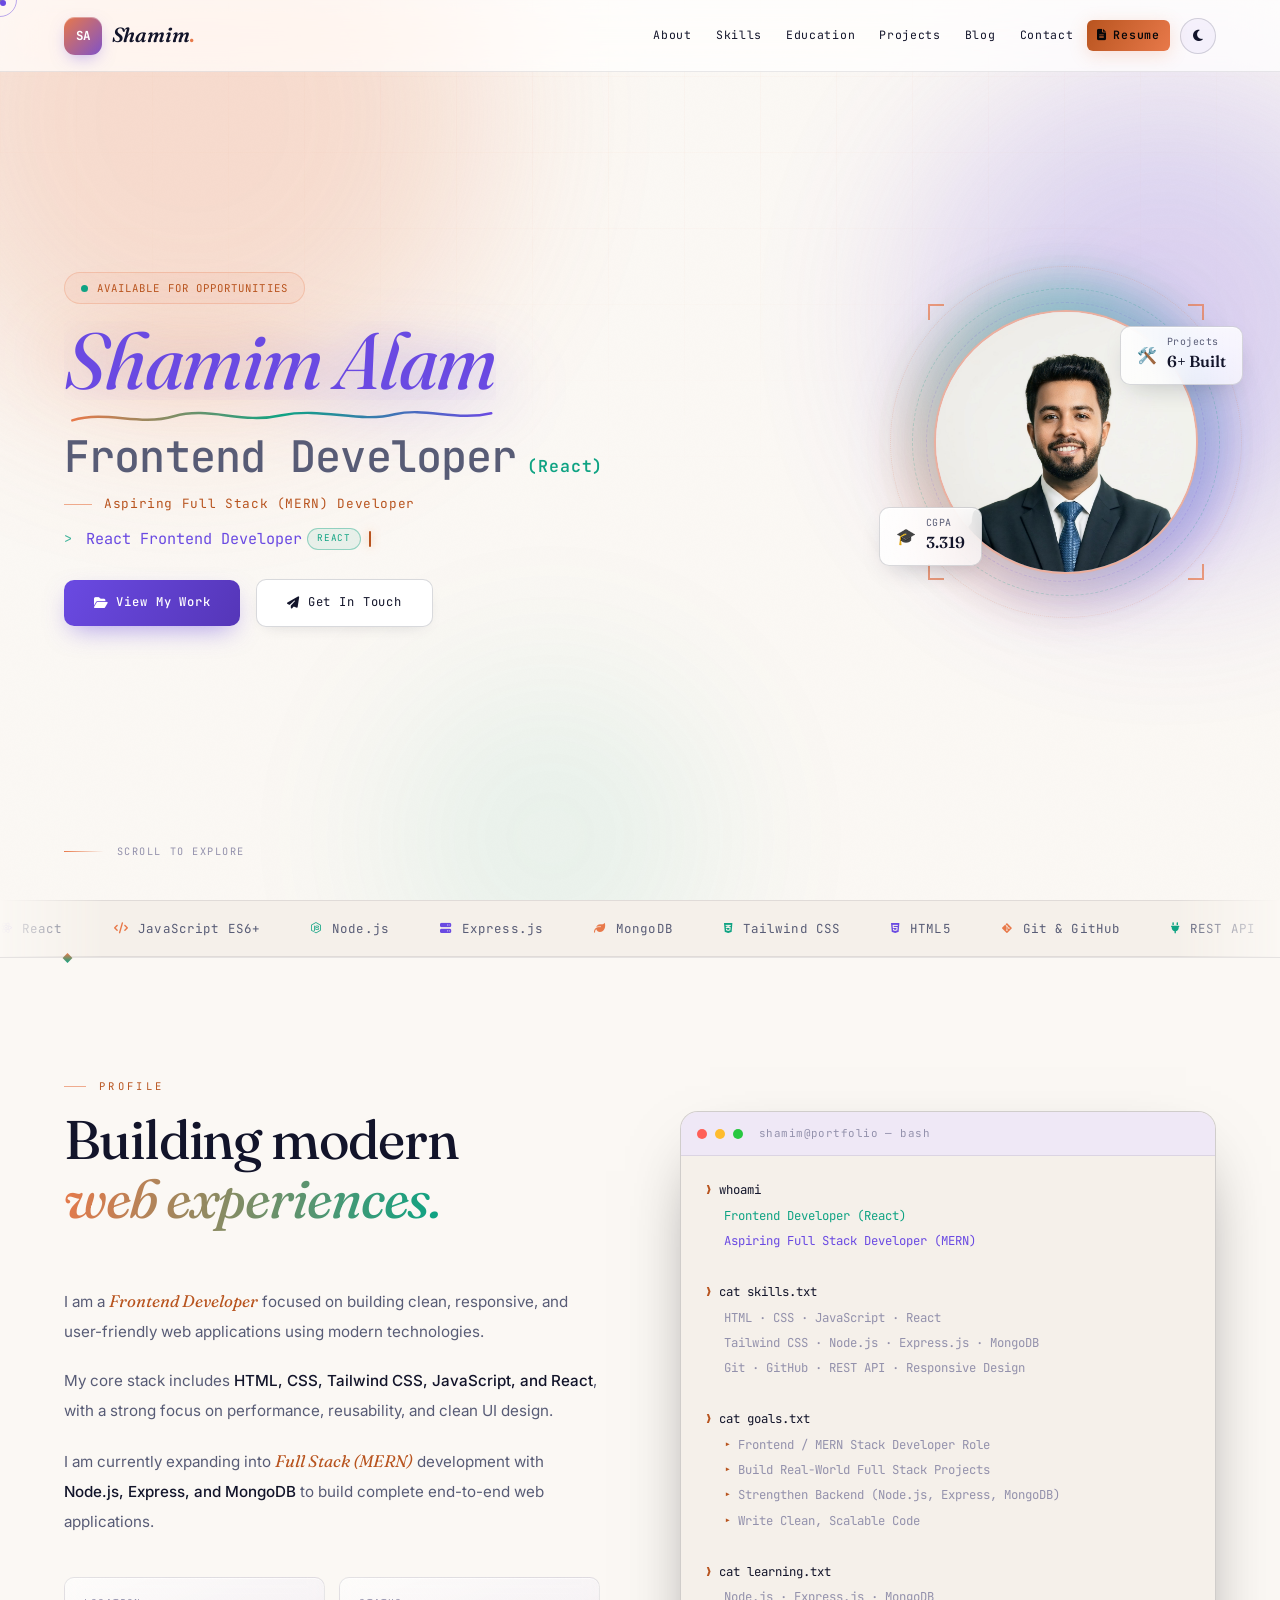
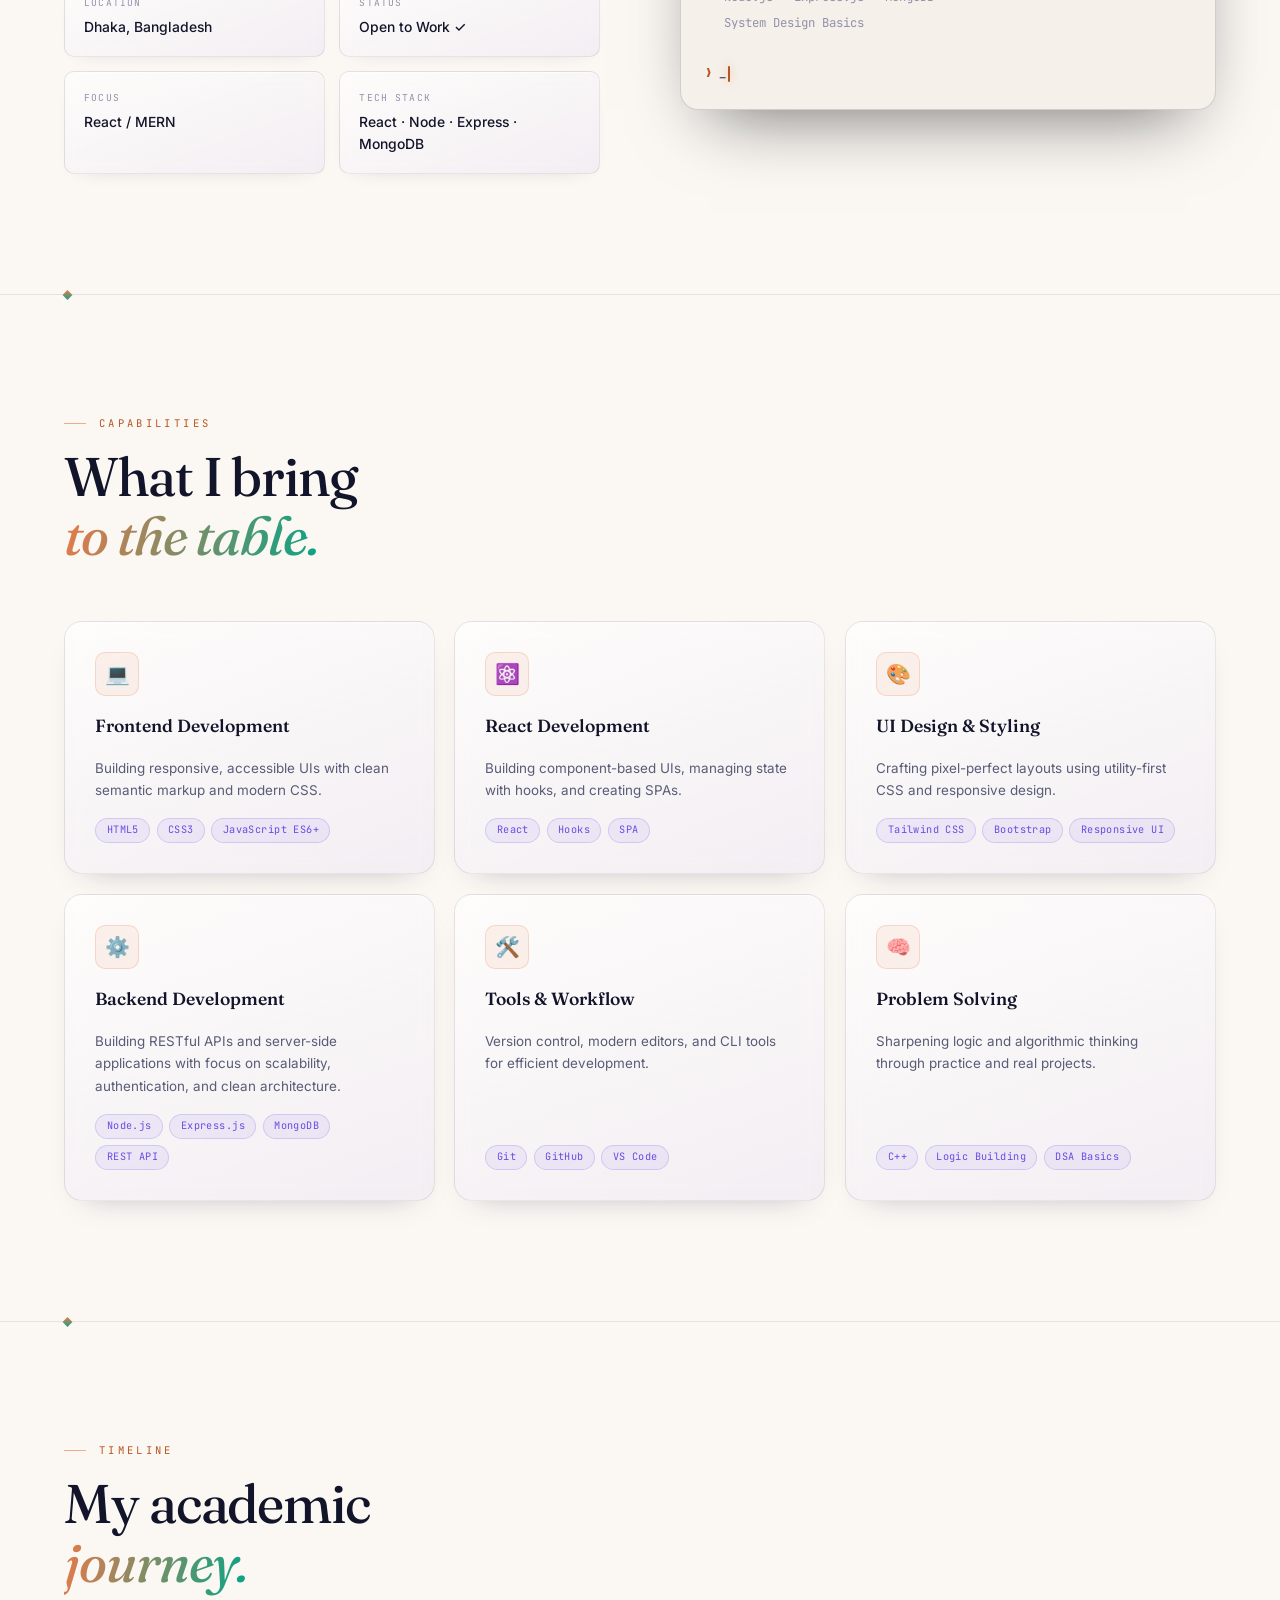
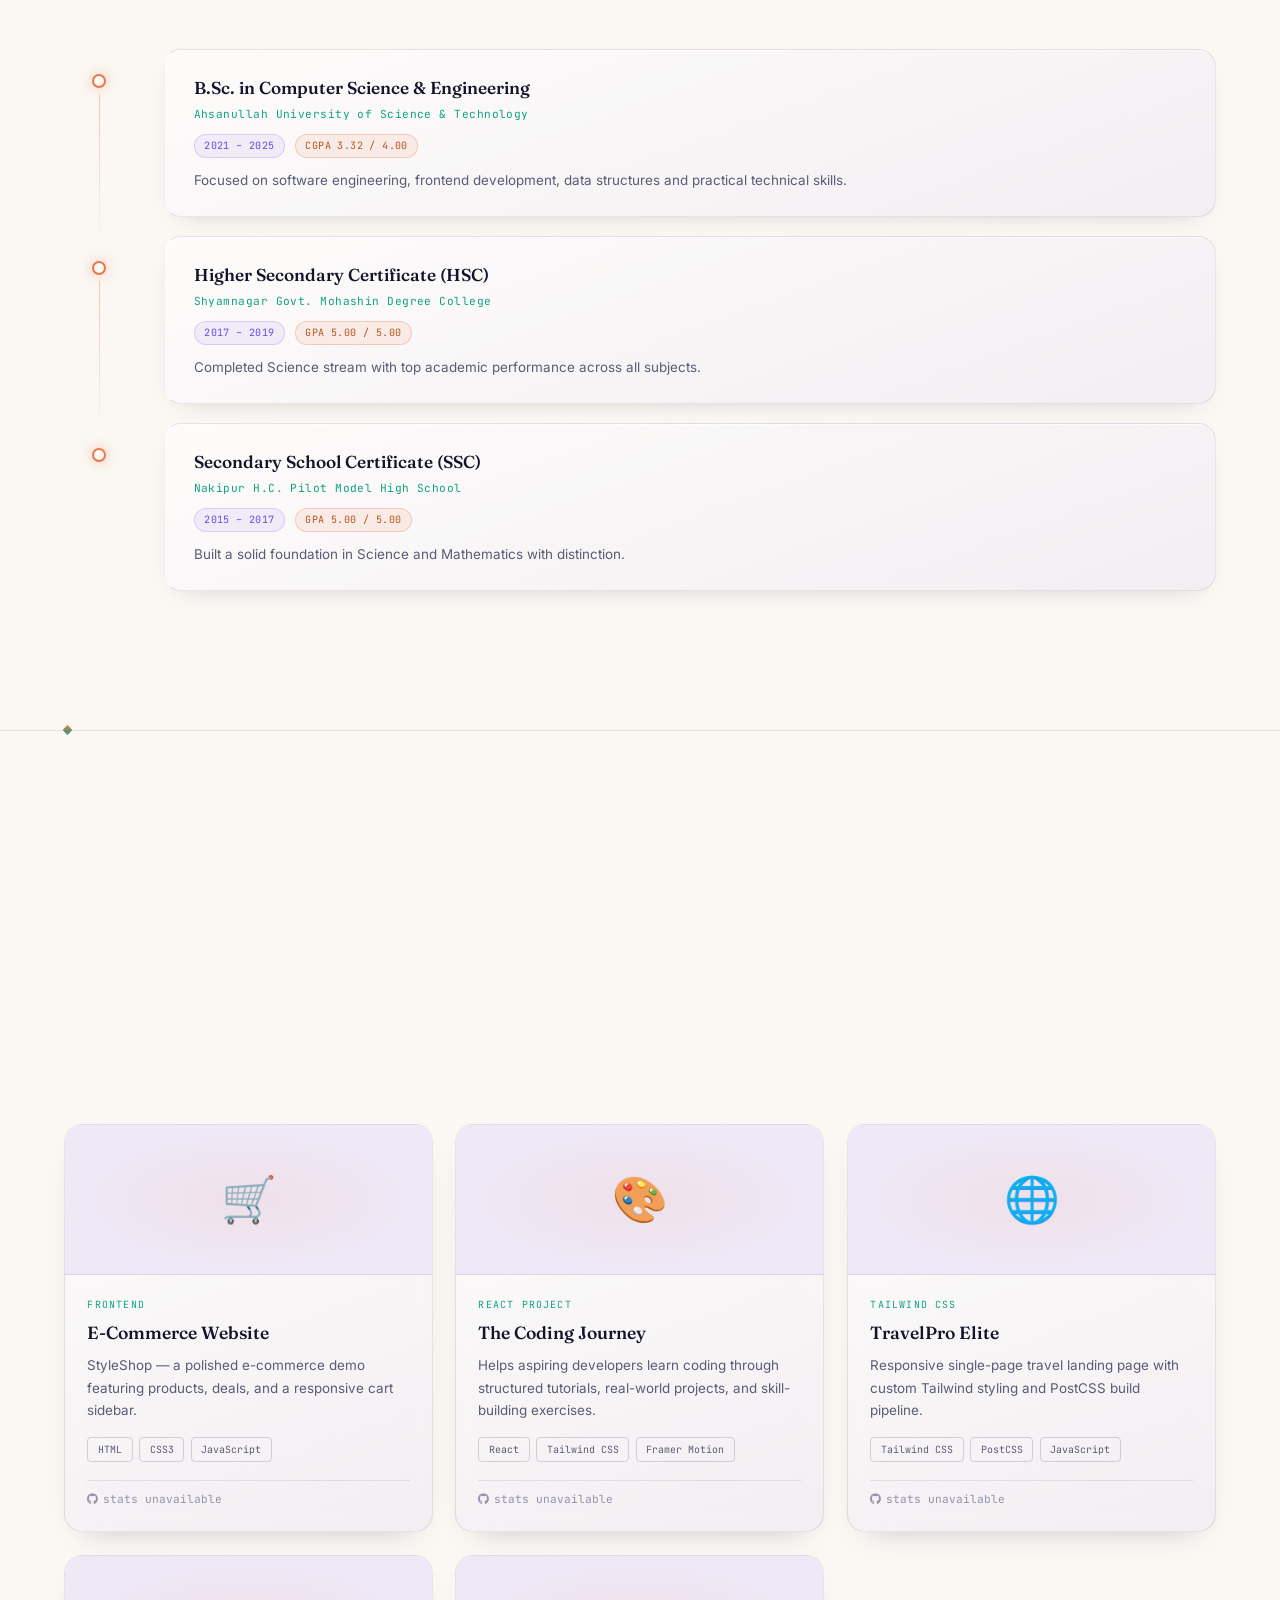
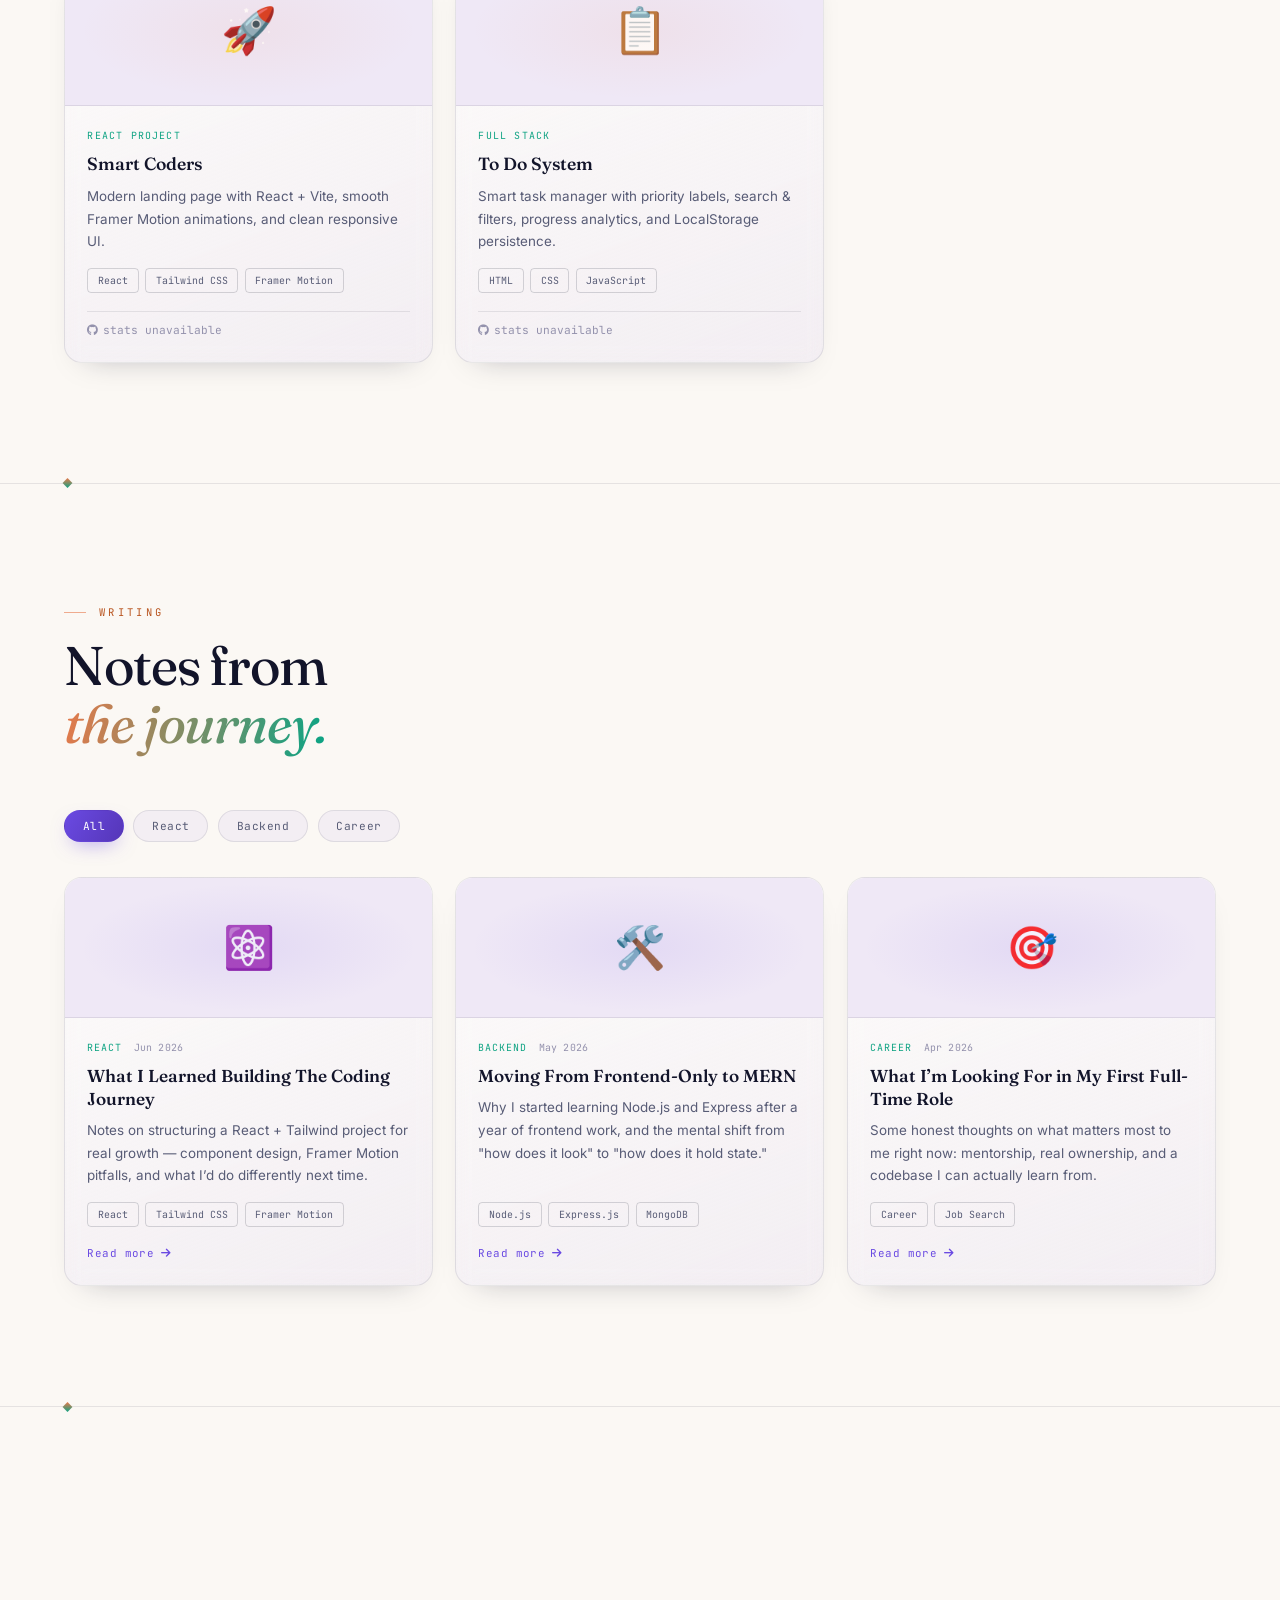
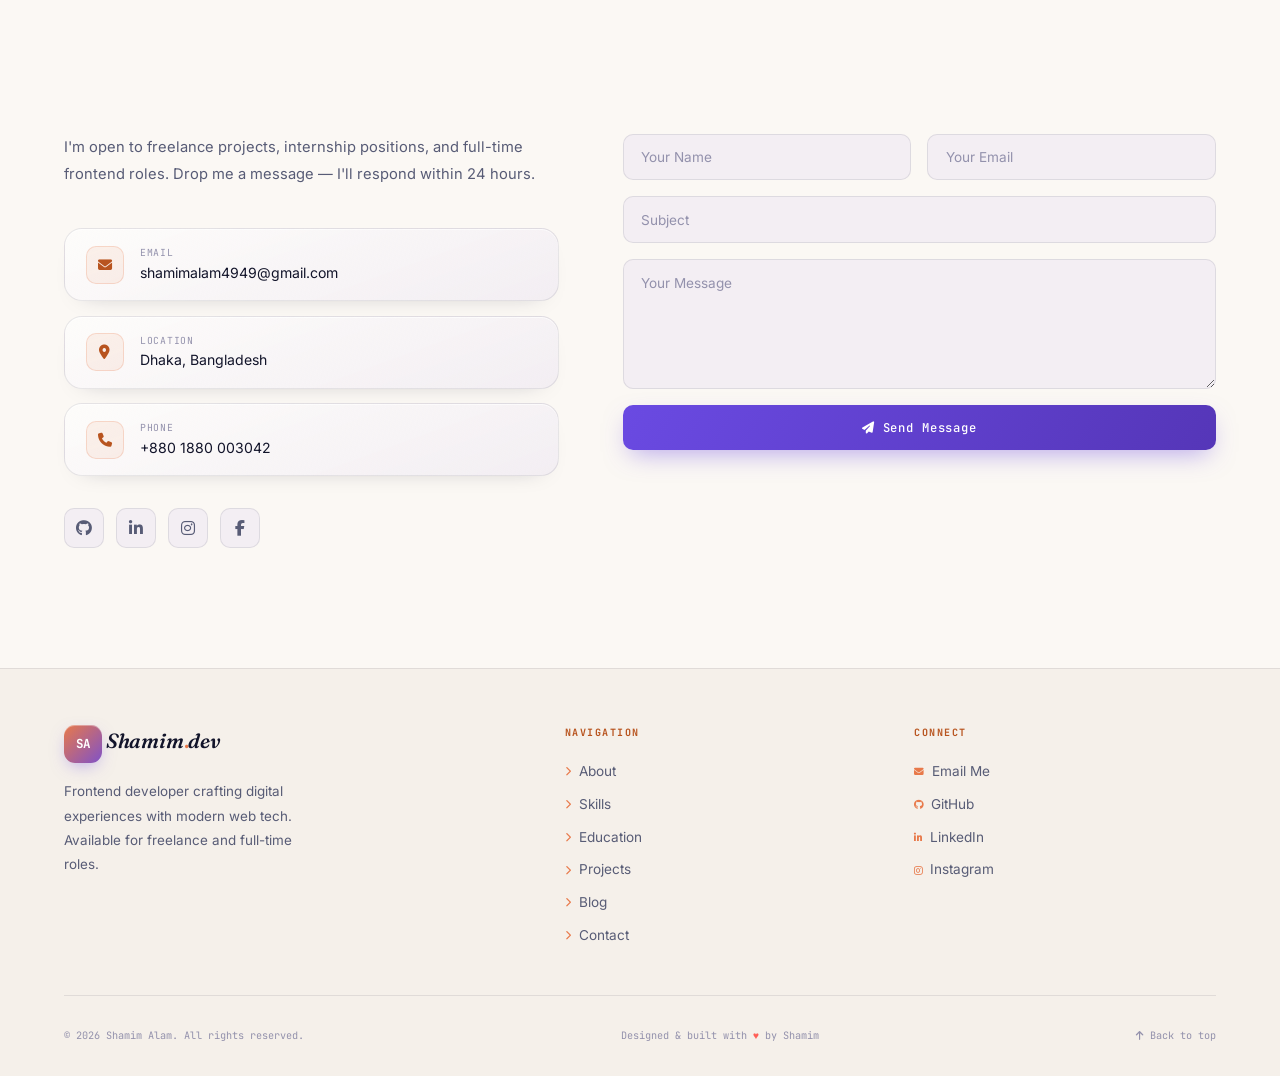
==== commit 61d8a2ed: "change some code" ====
--- a/index.html
+++ b/index.html
@@ -163,7 +163,7 @@
           <div class="corner c-tr"></div>
           <div class="corner c-bl"></div>
           <div class="corner c-br"></div>
-          <img src="./images/shamim.jpeg" alt="Shamim Alam — Frontend Developer" loading="eager" width="264"
+          <img src="./images/shamim.jpg" alt="Shamim Alam — Frontend Developer" loading="eager" width="264"
             height="264">
           <div class="hero-badge hb-1">
             <div class="hb-icon">🎓</div>
--- a/style.css
+++ b/style.css
@@ -28,21 +28,22 @@
 }
 
 html[data-theme='dark'] {
-  --bg: #0d0e17;
-  --bg2: #12131f;
-  --bg3: #171927;
-  --surface: #171927;
-  --surface-2: rgba(139, 116, 240, 0.09);
-  --emerald: #2dd4a7;
-  --emerald-dim: #22b18a;
-  --gold: #f0985e;
-  --gold-soft: #f4a978;
-  --azure: #9b83f2;
-  --ink: #f3f1fa;
-  --muted: #a9a8c2;
-  --dim: #6f6e8a;
-  --line: rgba(255, 255, 255, 0.08);
-  --line-2: rgba(255, 255, 255, 0.14);
+  --bg: #060b1a;
+  --bg2: #060b1a;
+  --bg3: #060b1a;
+  --surface: #060b1a;
+  --surface-2: #060b1a;
+  --emerald: #7c6ce0;
+  --emerald-dim: #6a5bc9;
+  --gold: #9d87ec;
+  --gold-soft: #bcaaf7;
+  --azure: #a78bfa;
+  --ink: #eef0fb;
+  --muted: #9ea3c4;
+  --dim: #656b8f;
+  --line: #060b1a;
+  --line-2: #060b1a;
+
 }
 
 html {
@@ -66,7 +67,7 @@
   color: var(--ink);
 }
 
-/* ═══ AURORA / TEXTURE ═══ */
+/* aurora blobs behind everything */
 .grid-bg {
   position: fixed;
   inset: 0;
@@ -137,7 +138,7 @@
   animation: drift3 38s ease-in-out infinite;
 }
 
-/* premium sparkle particles */
+/* floating sparkle dots */
 .sparkle-field {
   position: fixed;
   inset: 0;
@@ -210,7 +211,7 @@
   }
 }
 
-/* SCROLL PROGRESS */
+/* scroll progress bar up top */
 #progress {
   position: fixed;
   top: 0;
@@ -223,7 +224,7 @@
   transition: width 0.08s linear;
 }
 
-/* CURSOR */
+/* custom cursor */
 #cursor {
   width: 6px;
   height: 6px;
@@ -286,7 +287,7 @@
   background: var(--gold-soft);
 }
 
-/* ═══ NAV ═══ */
+/* nav */
 nav {
   position: fixed;
   top: 0;
@@ -598,7 +599,7 @@
   transform: translateY(-7px) rotate(-45deg);
 }
 
-/* ═══ HERO ═══ */
+/* hero */
 .hero {
   min-height: 100svh;
   display: grid;
@@ -1009,7 +1010,7 @@
   transform: translateY(-3px);
 }
 
-/* Hero Visual */
+/* profile pic + rings */
 .hero-visual {
   flex: 0 0 300px;
   position: relative;
@@ -1274,7 +1275,7 @@
   }
 }
 
-/* ═══ MARQUEE ═══ */
+/* tech marquee strip */
 .marquee {
   position: relative;
   z-index: 1;
@@ -1358,7 +1359,7 @@
   }
 }
 
-/* ═══ SECTION DIVIDER ═══ */
+/* section divider line */
 .divider {
   position: relative;
   height: 1px;
@@ -1387,7 +1388,7 @@
   }
 }
 
-/* ═══ SECTIONS ═══ */
+/* generic section spacing */
 .section {
   position: relative;
   z-index: 1;
@@ -1445,7 +1446,7 @@
   animation: shimmer 9s linear infinite;
 }
 
-/* ═══ ABOUT ═══ */
+/* about */
 .about-grid {
   display: grid;
   grid-template-columns: 1fr 1fr;
@@ -1566,7 +1567,7 @@
   position: relative;
 }
 
-/* Terminal */
+/* fake terminal card */
 .terminal {
   background: var(--bg2);
   border: 1px solid var(--line-2);
@@ -1680,7 +1681,7 @@
   color: var(--gold-soft);
 }
 
-/* ═══ SKILLS ═══ */
+/* skills */
 .skills-grid {
   display: grid;
   grid-template-columns: repeat(auto-fill, minmax(280px, 1fr));
@@ -1916,7 +1917,7 @@
   background: rgba(106, 74, 226, 0.14);
 }
 
-/* ═══ EDUCATION ═══ */
+/* education timeline */
 .edu-wrap {
   display: flex;
   flex-direction: column;
@@ -2136,7 +2137,7 @@
   line-height: 1.7;
 }
 
-/* ═══ PROJECTS ═══ */
+/* projects */
 .proj-filters {
   display: flex;
   flex-wrap: wrap;
@@ -2429,7 +2430,7 @@
   transform: translateY(-2px);
 }
 
-/* ═══ CONTACT ═══ */
+/* contact */
 .contact-wrap {
   display: grid;
   grid-template-columns: 1fr 1.2fr;
@@ -2702,7 +2703,7 @@
   transform: translateY(-3px);
 }
 
-/* ═══ FOOTER ═══ */
+/* footer */
 footer {
   position: relative;
   z-index: 1;
@@ -2819,7 +2820,7 @@
   color: var(--gold-soft);
 }
 
-/* ═══ PROJECT QUICK VIEW MODAL ═══ */
+/* project modal */
 .proj-card:hover {
   box-shadow:
     0 1px 0 rgba(255, 255, 255, 0.7) inset,
@@ -2962,7 +2963,7 @@
   }
 }
 
-/* ═══ REVEAL ═══ */
+/* scroll reveal animation states */
 .reveal {
   opacity: 0;
   filter: blur(6px);
@@ -3023,7 +3024,7 @@
   transition-delay: 0.4s;
 }
 
-/* ═══ KEYFRAMES ═══ */
+/* keyframes */
 @keyframes fadeUp {
   from {
     opacity: 0;
@@ -3075,9 +3076,7 @@
   }
 }
 
-/* ════════════════════════════════════════
-   RESPONSIVE — TABLET (max 960px)
-════════════════════════════════════════ */
+/* tablet */
 @media (max-width: 960px) {
   nav {
     padding: 0 4vw;
@@ -3138,9 +3137,7 @@
   }
 }
 
-/* ════════════════════════════════════════
-   RESPONSIVE — SMALL TABLET (max 768px)
-════════════════════════════════════════ */
+/* small tablet */
 @media (max-width: 768px) {
   .hero-visual {
     flex: 0 0 190px;
@@ -3175,9 +3172,7 @@
   }
 }
 
-/* ════════════════════════════════════════
-   RESPONSIVE — MOBILE (max 640px)
-════════════════════════════════════════ */
+/* mobile */
 @media (max-width: 640px) {
   body {
     cursor: auto;
@@ -3337,9 +3332,7 @@
   }
 }
 
-/* ════════════════════════════════════════
-   RESPONSIVE — EXTRA SMALL (max 420px)
-════════════════════════════════════════ */
+/* extra small phones */
 @media (max-width: 420px) {
   .hero-name {
     font-size: 2.2rem;
@@ -3380,9 +3373,7 @@
   }
 }
 
-/* ════════════════════════════════════════
-   DARK MODE OVERRIDES
-════════════════════════════════════════ */
+/* dark mode overrides */
 html[data-theme='dark'] nav {
   background: rgba(13, 14, 23, 0.72);
 }
@@ -3457,7 +3448,7 @@
     transparent 66%
   );
 }
-/* ═══ GITHUB LIVE STATS (add to style.css) ═══ */
+/* github stats on project cards */
 .proj-gh-stats {
   display: flex;
   align-items: center;
@@ -3519,7 +3510,7 @@
     background-position: -200% 0;
   }
 }
-/* ═══ BLOG SECTION (add to style.css) ═══ */
+/* blog cards */
 .blog-filters {
   display: flex;
   flex-wrap: wrap;
@@ -3714,7 +3705,7 @@
   gap: 0.65rem;
 }
 
-/* ═══ BLOG READ MODAL (reuses .proj-overlay pattern) ═══ */
+/* blog read modal, reuses the project overlay pattern */
 .blog-modal {
   background: var(--bg);
   border: 1px solid var(--line-2);
@@ -3797,4 +3788,4 @@
     height: 140px;
     font-size: 3rem;
   }
-}
+}
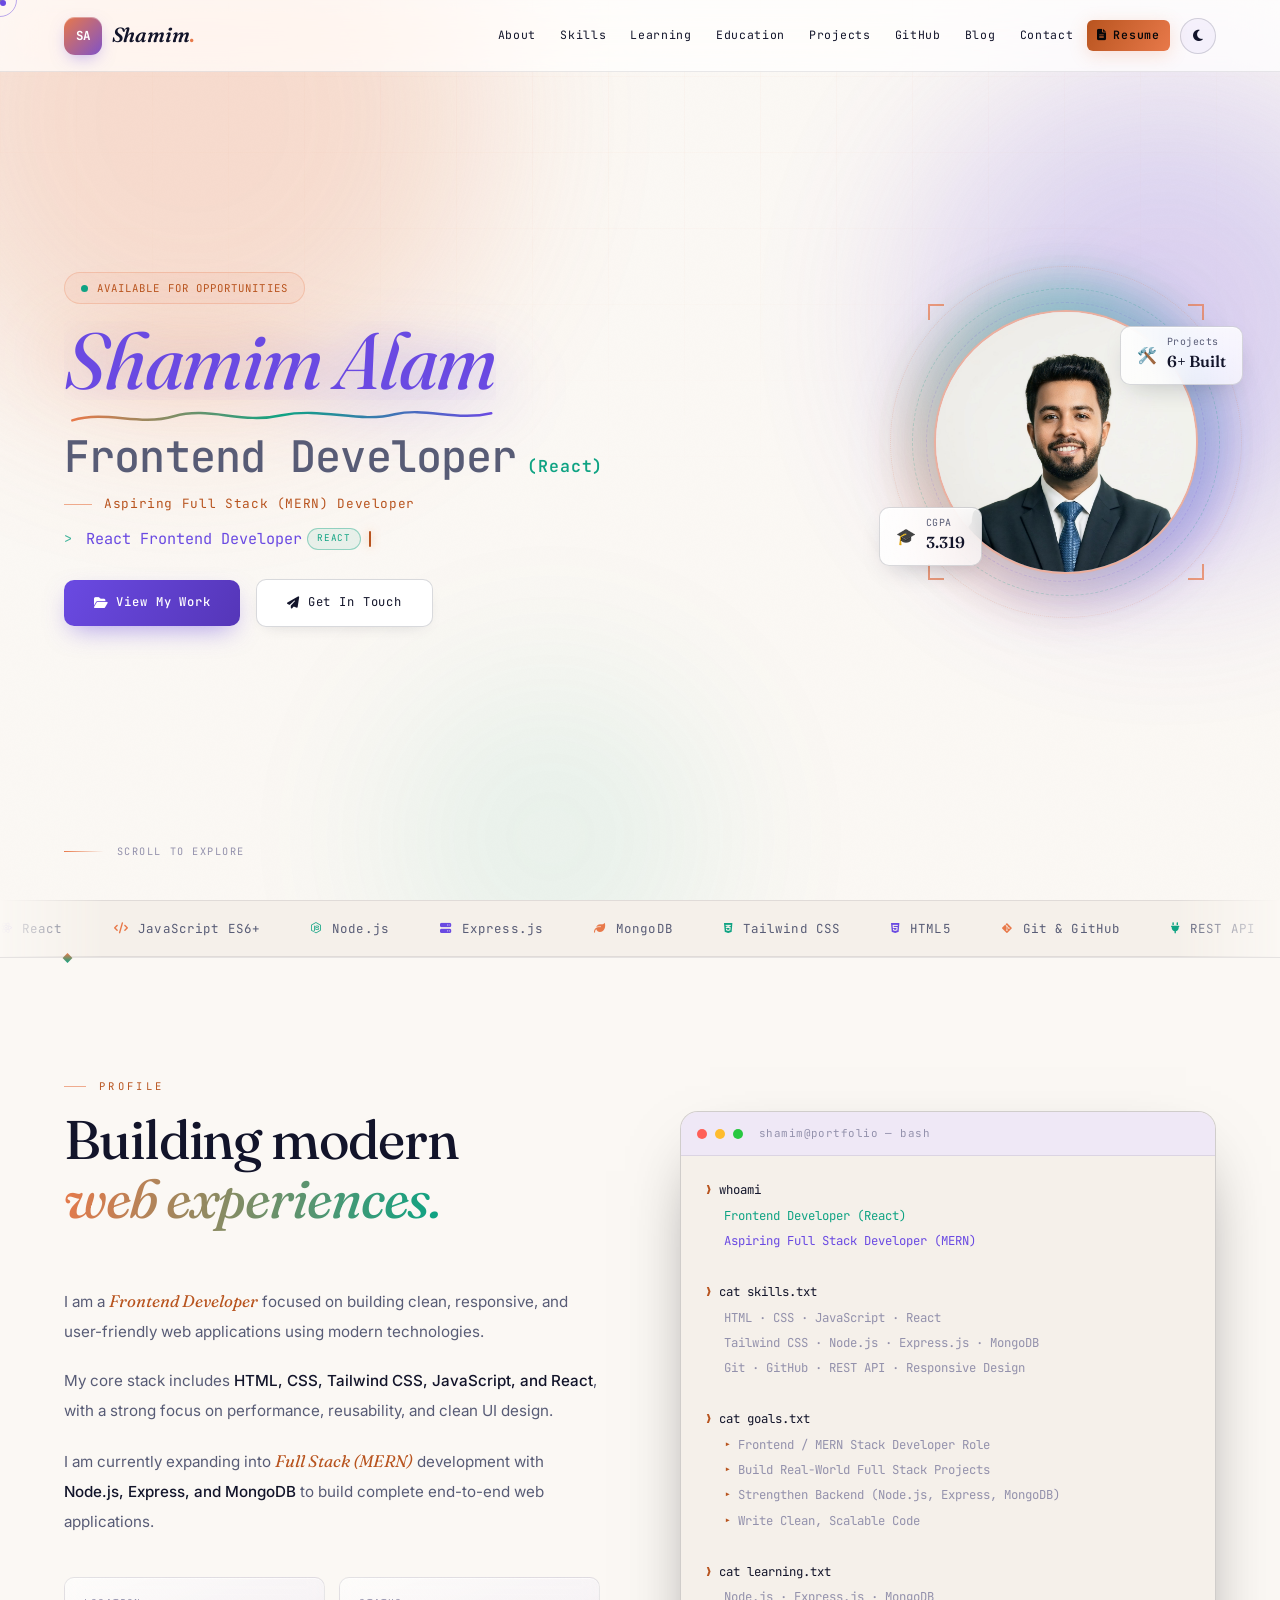
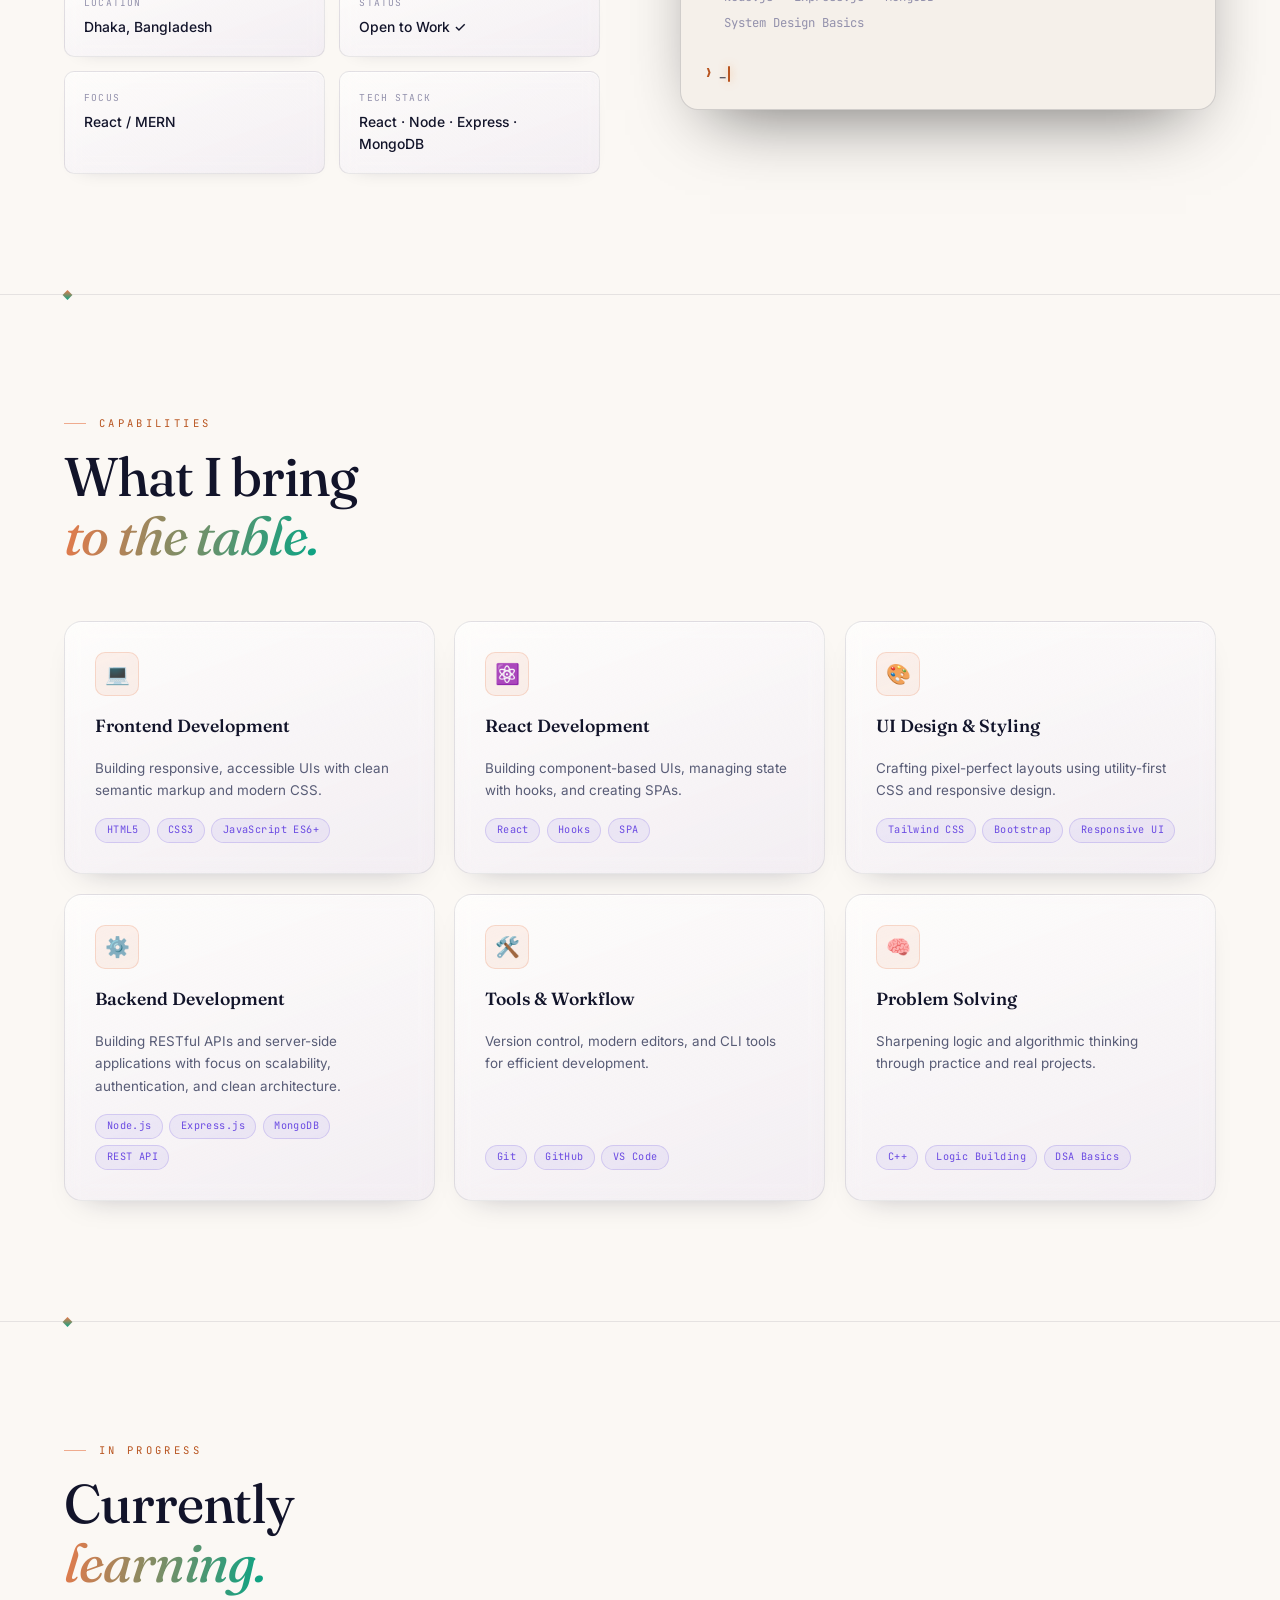
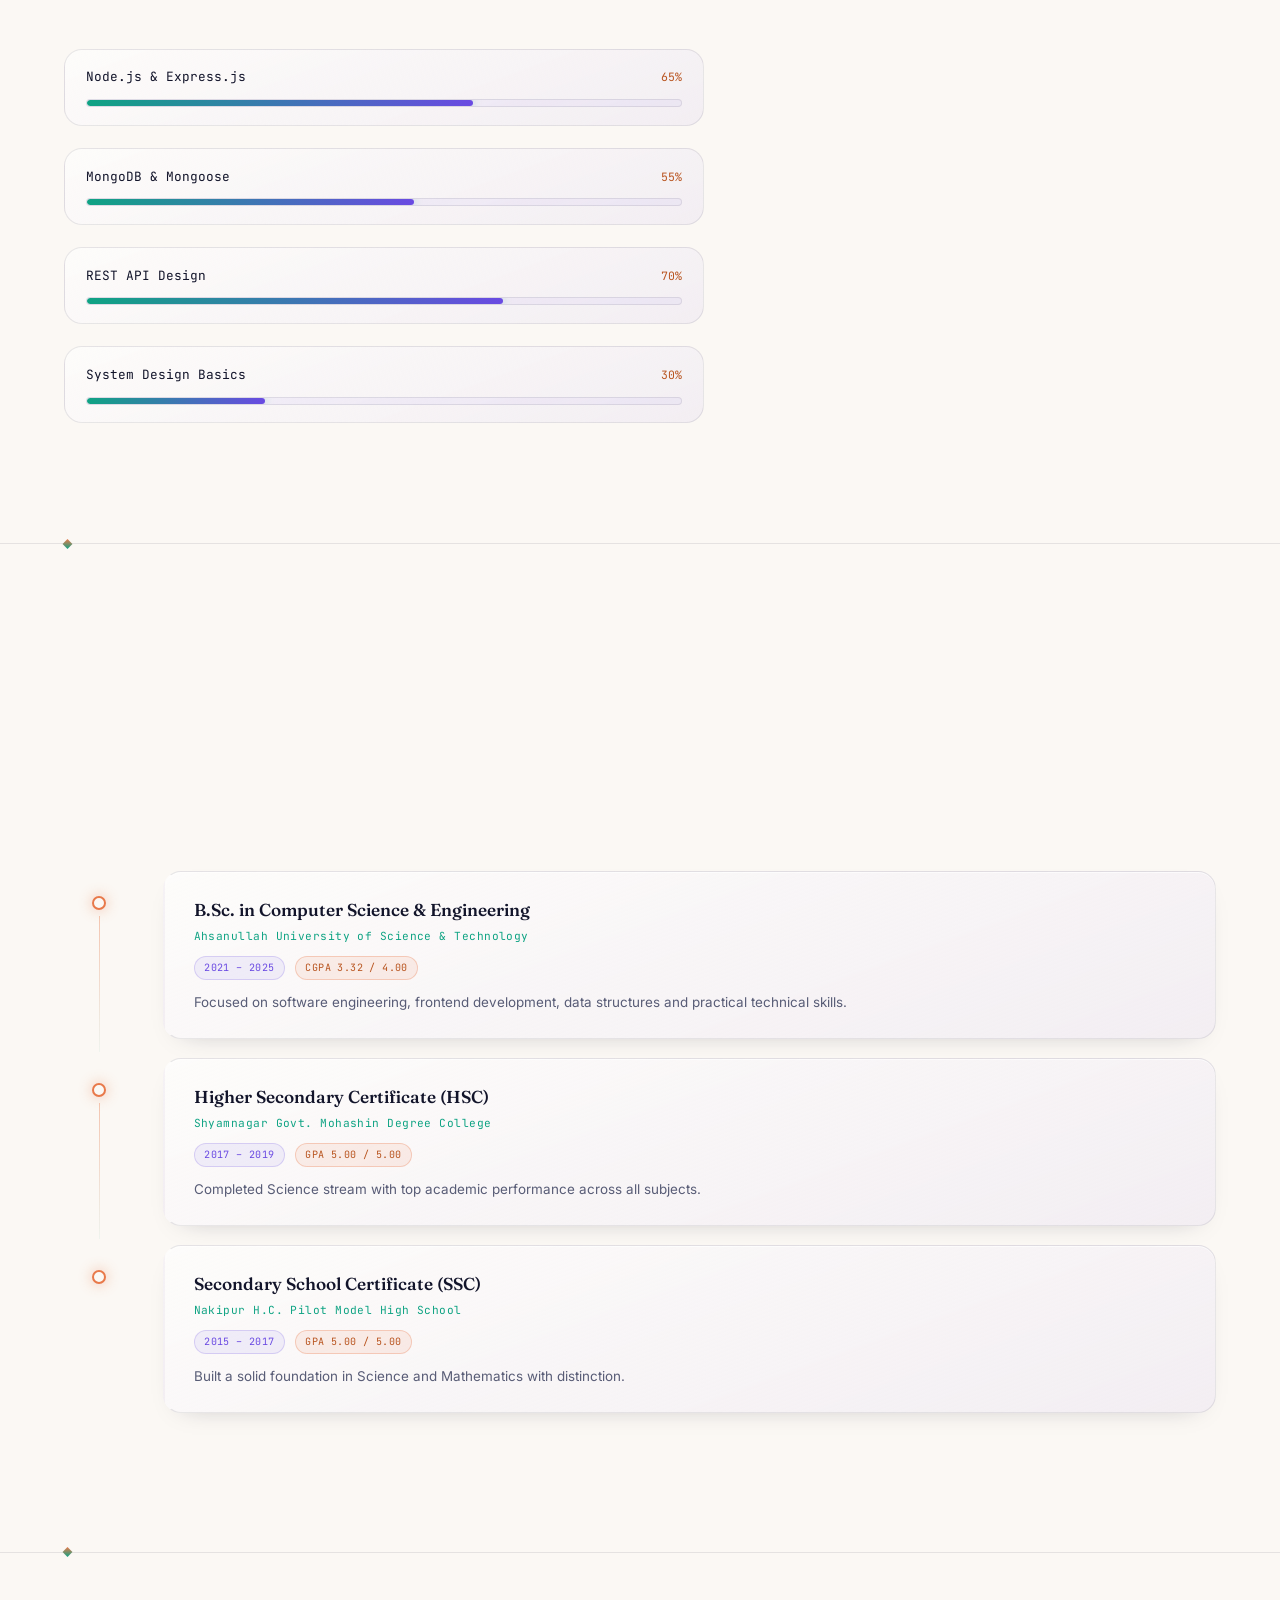
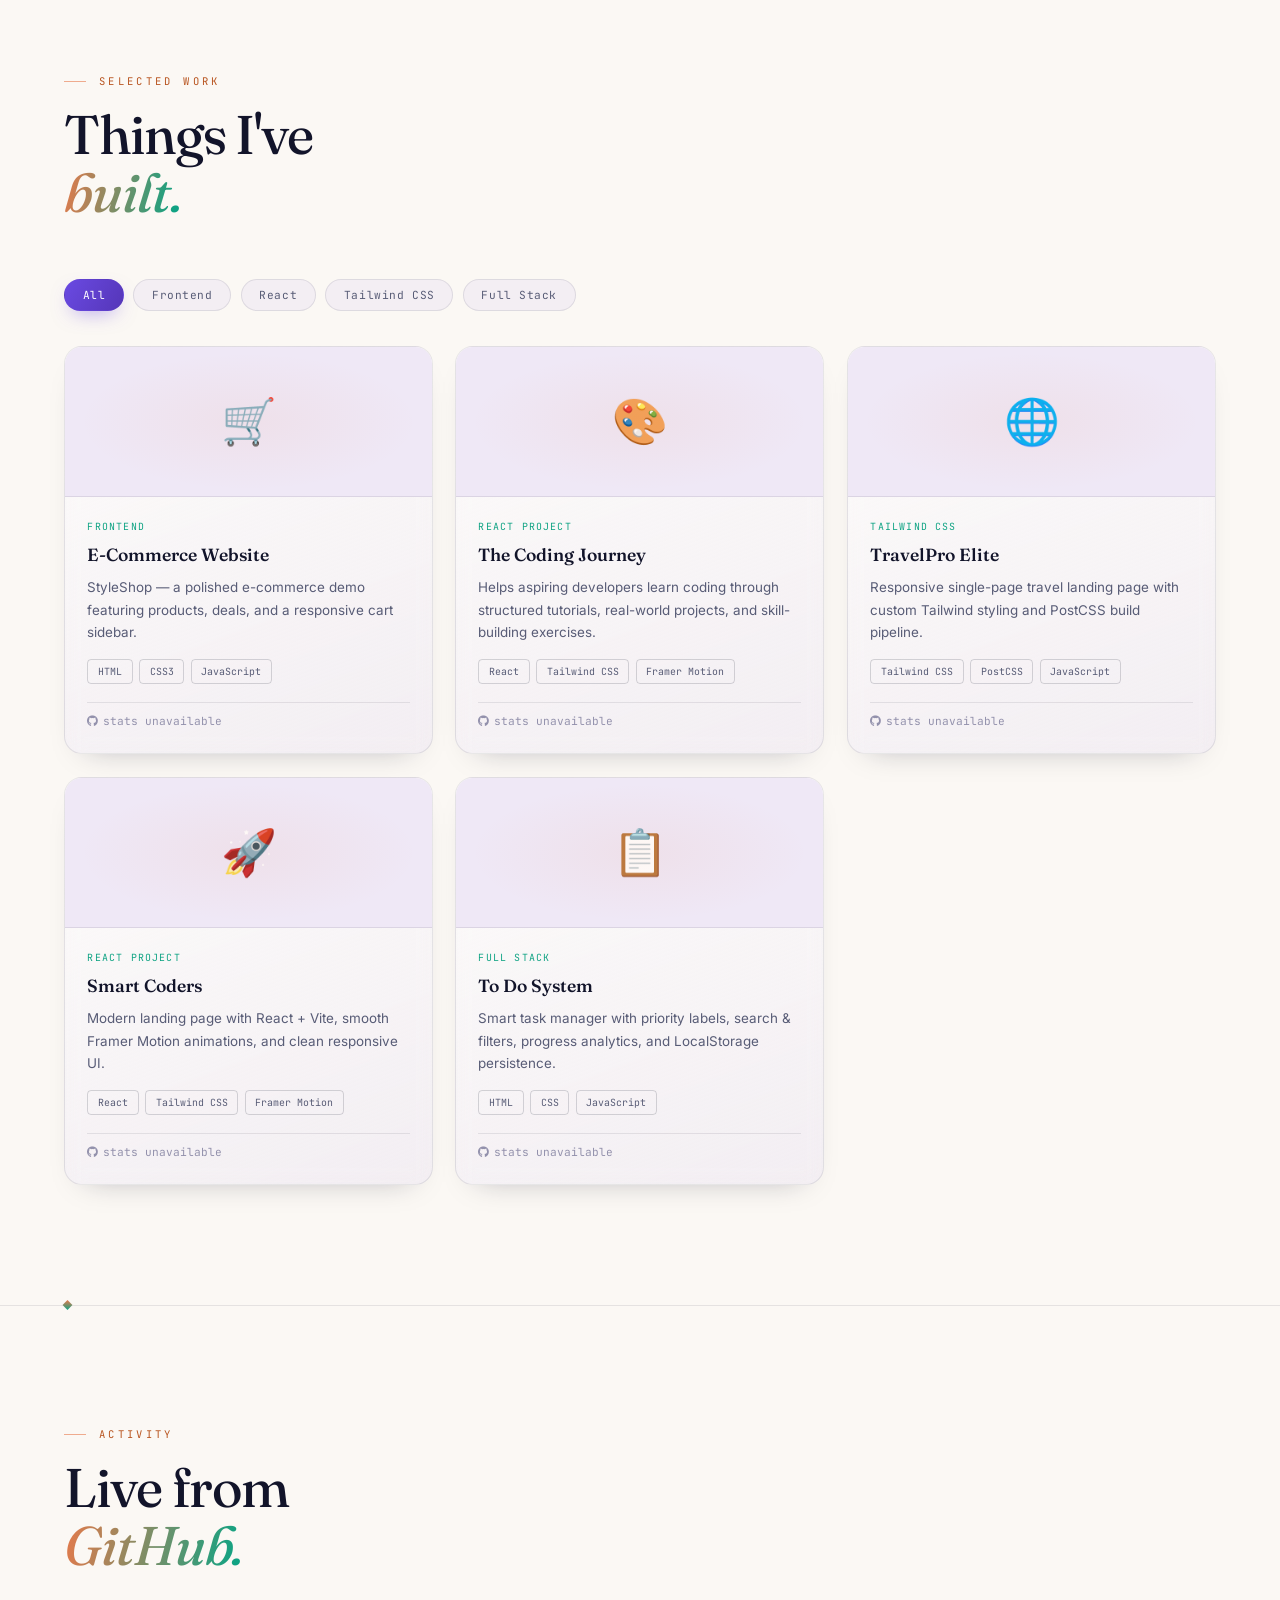
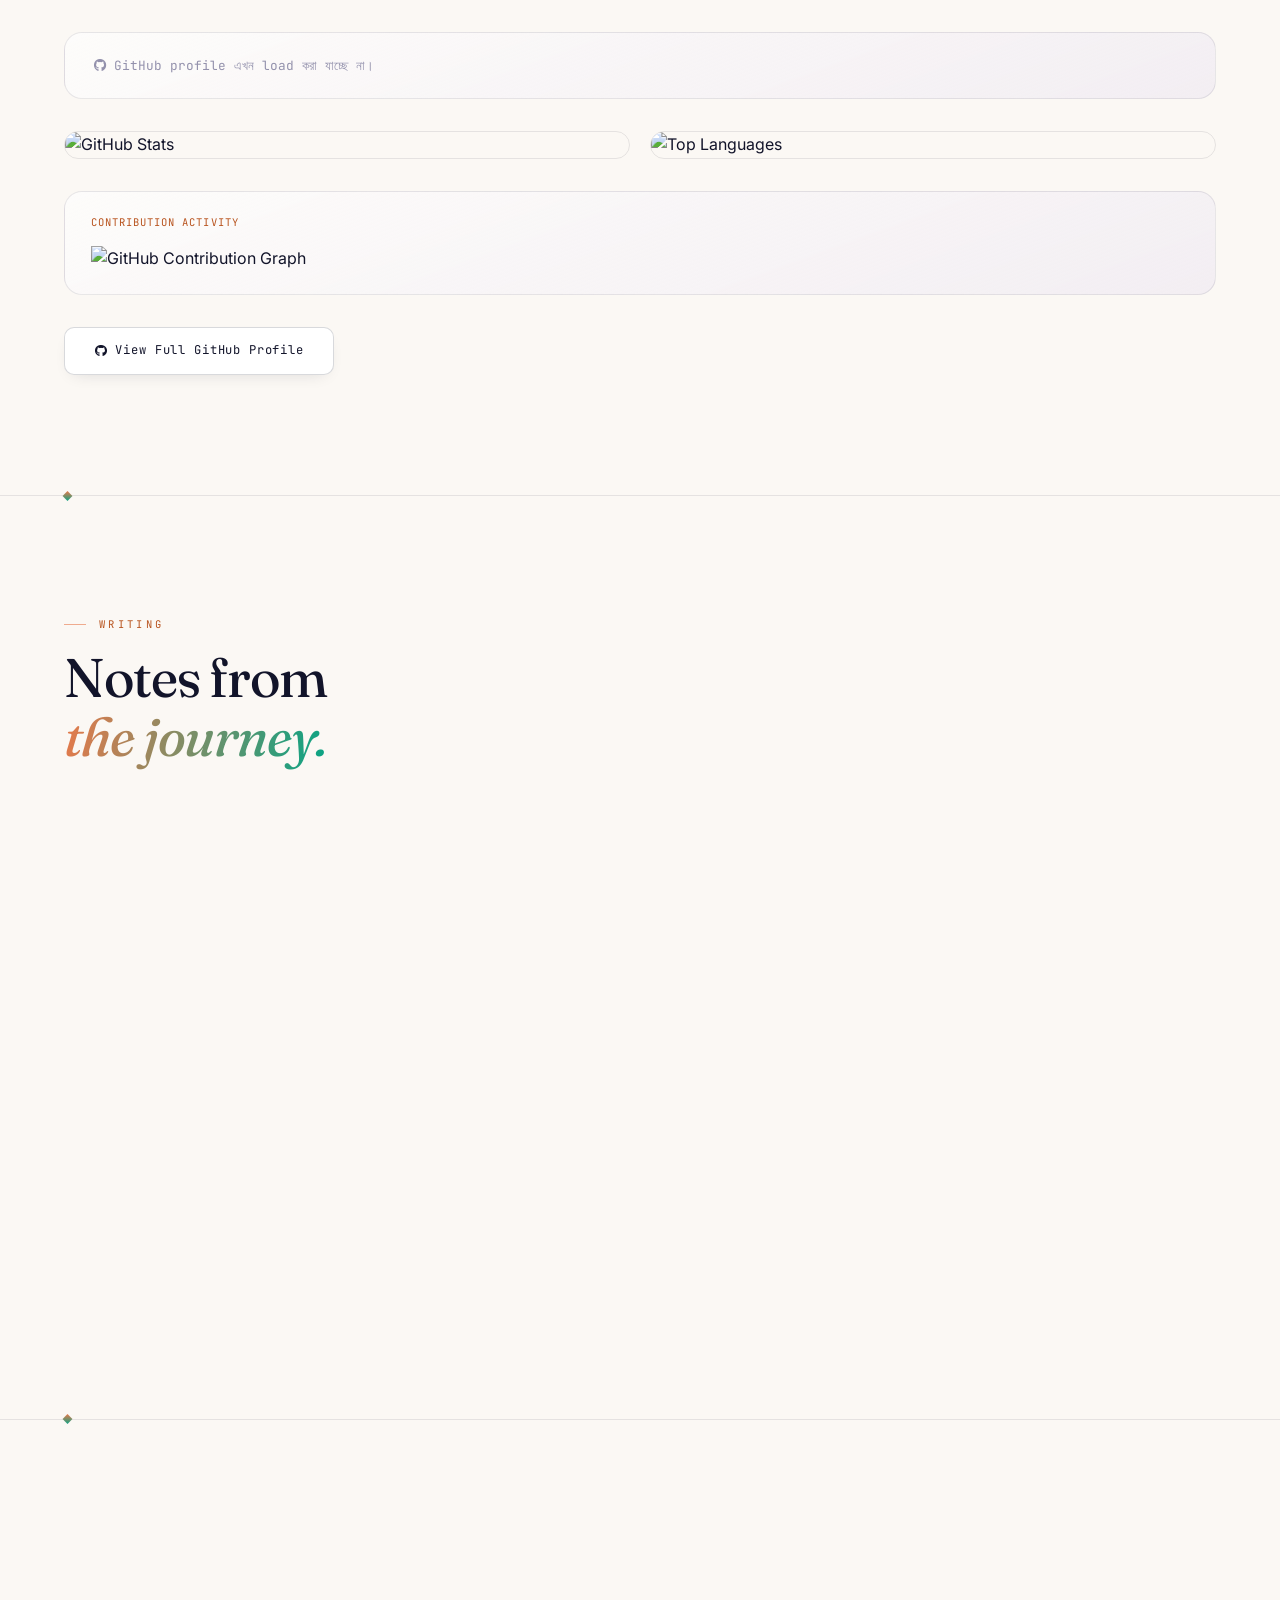
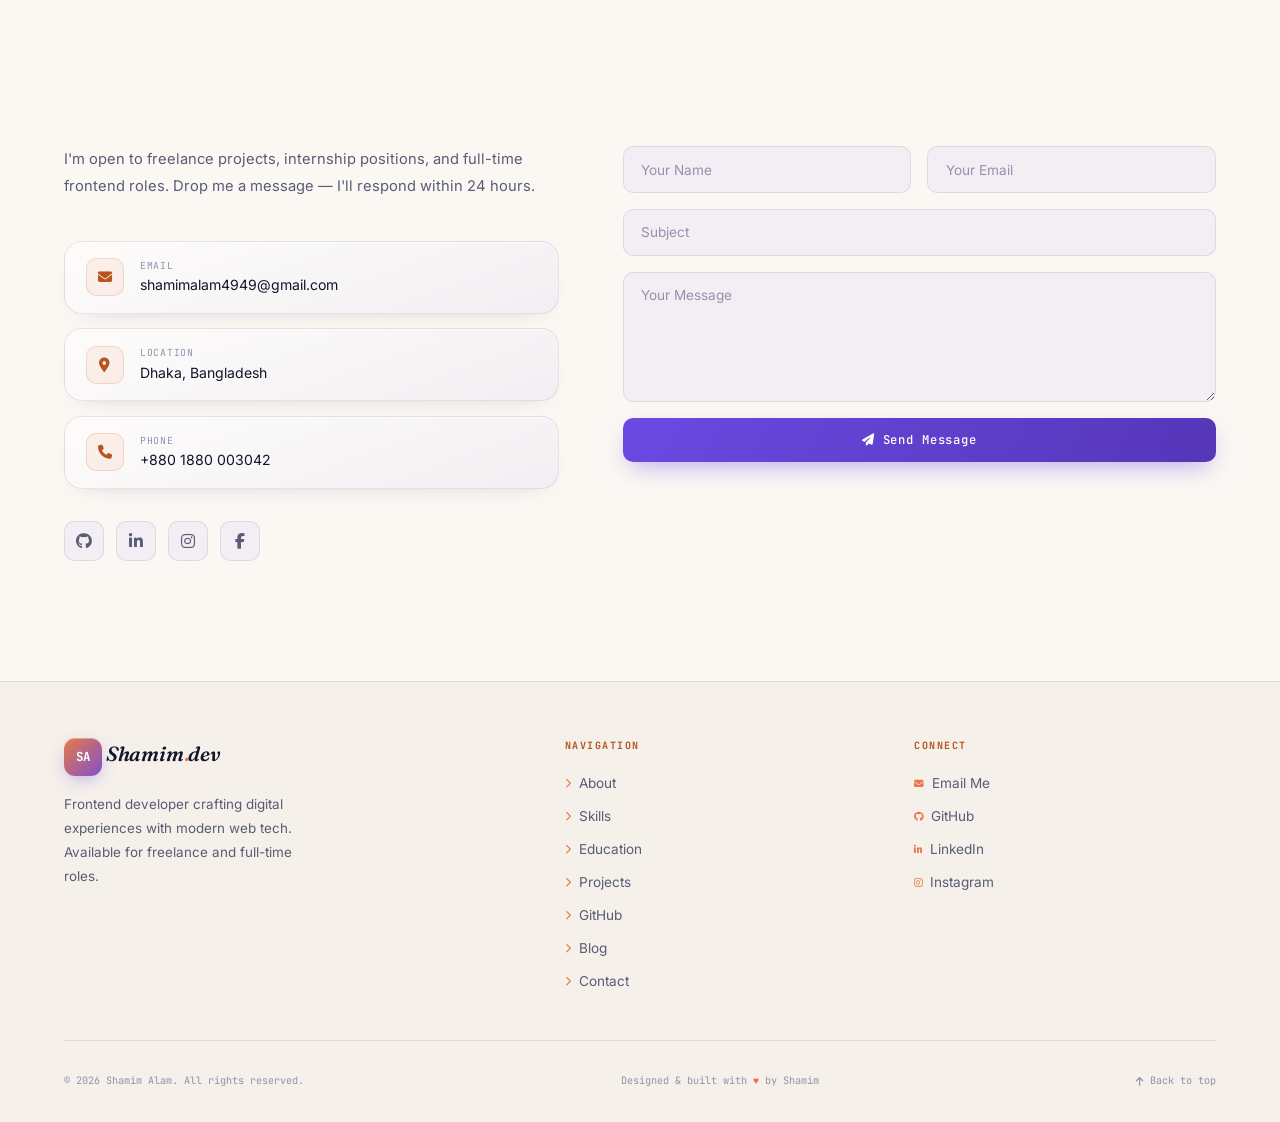
==== commit 7b4768db: "new section" ====
--- a/index.html
+++ b/index.html
@@ -81,8 +81,10 @@
     <ul class="nav-links nav-desktop" id="navLinksDesktop">
       <li><a href="#about" data-cursor="link">About</a></li>
       <li><a href="#skills" data-cursor="link">Skills</a></li>
+      <li><a href="#learning" data-cursor="link">Learning</a></li>
       <li><a href="#education" data-cursor="link">Education</a></li>
       <li><a href="#projects" data-cursor="link">Projects</a></li>
+      <li><a href="#github-stats" data-cursor="link">GitHub</a></li>
       <li><a href="#blog" data-cursor="link">Blog</a></li>
       <li><a href="#contact" data-cursor="link">Contact</a></li>
       <li><a href="./ShamimAlam.pdf" target="_blank" rel="noopener" class="nav-resume" data-cursor="link">
@@ -103,8 +105,10 @@
     <ul class="mobile-links" id="mobileLinks">
       <li><a href="#about">About</a></li>
       <li><a href="#skills">Skills</a></li>
+      <li><a href="#learning">Learning</a></li>
       <li><a href="#education">Education</a></li>
       <li><a href="#projects">Projects</a></li>
+      <li><a href="#github-stats">GitHub</a></li>
       <li><a href="#blog">Blog</a></li>
       <li><a href="#contact">Contact</a></li>
       <li><a href="./ShamimAlam.pdf" target="_blank" rel="noopener" class="nav-resume">
@@ -341,6 +345,40 @@
 
   <div class="divider"><span class="gem"></span></div>
 
+  <!-- CURRENTLY LEARNING -->
+  <section class="section" id="learning">
+    <div class="sec-eye reveal">In Progress</div>
+    <h2 class="sec-title reveal">Currently<br><em>learning.</em></h2>
+    <div class="learn-grid stagger">
+      <div class="learn-item">
+        <div class="learn-head"><span>Node.js & Express.js</span><span class="learn-pct">65%</span></div>
+        <div class="learn-bar">
+          <div class="learn-fill" style="--w:65%"></div>
+        </div>
+      </div>
+      <div class="learn-item">
+        <div class="learn-head"><span>MongoDB & Mongoose</span><span class="learn-pct">55%</span></div>
+        <div class="learn-bar">
+          <div class="learn-fill" style="--w:55%"></div>
+        </div>
+      </div>
+      <div class="learn-item">
+        <div class="learn-head"><span>REST API Design</span><span class="learn-pct">70%</span></div>
+        <div class="learn-bar">
+          <div class="learn-fill" style="--w:70%"></div>
+        </div>
+      </div>
+      <div class="learn-item">
+        <div class="learn-head"><span>System Design Basics</span><span class="learn-pct">30%</span></div>
+        <div class="learn-bar">
+          <div class="learn-fill" style="--w:30%"></div>
+        </div>
+      </div>
+    </div>
+  </section>
+
+  <div class="divider"><span class="gem"></span></div>
+
   <!-- EDUCATION -->
   <section class="section" id="education">
     <div class="sec-eye reveal">Timeline</div>
@@ -500,6 +538,41 @@
 
     </div>
     </div>
+  </section>
+
+  <div class="divider"><span class="gem"></span></div>
+
+  <!-- GITHUB STATS -->
+  <section class="section" id="github-stats">
+    <div class="sec-eye reveal">Activity</div>
+    <h2 class="sec-title reveal">Live from<br><em>GitHub.</em></h2>
+
+    <div class="gh-profile reveal" id="ghProfile">
+      <div class="gh-avatar-skel"></div>
+      <div class="gh-profile-stats">
+        <div class="gh-profile-stat"><b><span class="gh-skel" style="width:30px"></span></b><span>Repos</span></div>
+        <div class="gh-profile-stat"><b><span class="gh-skel" style="width:30px"></span></b><span>Followers</span></div>
+        <div class="gh-profile-stat"><b><span class="gh-skel" style="width:30px"></span></b><span>Following</span></div>
+      </div>
+    </div>
+
+    <div class="gh-cards-grid reveal">
+      <img class="gh-card"
+        src="https://github-readme-stats.vercel.app/api?username=shamim-01&show_icons=true&hide_border=true&bg_color=00000000&title_color=e8794a&icon_color=0fa383&text_color=585c76"
+        alt="GitHub Stats" loading="lazy">
+      <img class="gh-card"
+        src="https://github-readme-stats.vercel.app/api/top-langs/?username=shamim-01&layout=compact&hide_border=true&bg_color=00000000&title_color=e8794a&text_color=585c76"
+        alt="Top Languages" loading="lazy">
+    </div>
+
+    <div class="gh-contrib reveal">
+      <div class="gh-contrib-lbl">Contribution Activity</div>
+      <img src="https://ghchart.rshah.org/6a4ae2/shamim-01" alt="GitHub Contribution Graph" loading="lazy">
+    </div>
+
+    <a href="https://github.com/shamim-01" target="_blank" rel="noopener" class="btn-outline gh-profile-link reveal">
+      <i class="fab fa-github"></i> View Full GitHub Profile
+    </a>
   </section>
 
   <div class="divider"><span class="gem"></span></div>
@@ -592,6 +665,7 @@
           <li><a href="#skills"><i class="fas fa-chevron-right"></i> Skills</a></li>
           <li><a href="#education"><i class="fas fa-chevron-right"></i> Education</a></li>
           <li><a href="#projects"><i class="fas fa-chevron-right"></i> Projects</a></li>
+          <li><a href="#github-stats"><i class="fas fa-chevron-right"></i> GitHub</a></li>
           <li><a href="#blog"><i class="fas fa-chevron-right"></i> Blog</a></li>
           <li><a href="#contact"><i class="fas fa-chevron-right"></i> Contact</a></li>
         </ul>
@@ -622,7 +696,7 @@
       <div class="proj-modal-body">
         <div class="proj-cat" id="pmCat"></div>
         <h3 id="pmTitle"></h3>
-        <p class="proj-modal-desc" id="pmDesc"></p>
+        <div class="proj-modal-desc" id="pmDesc"></div>
         <div class="proj-stack" id="pmStack"></div>
         <div class="proj-modal-actions">
           <a href="#" id="pmLive" target="_blank" rel="noopener" class="btn-primary"><i
--- a/style.css
+++ b/style.css
@@ -43,7 +43,6 @@
   --dim: #656b8f;
   --line: #060b1a;
   --line-2: #060b1a;
-
 }
 
 html {
@@ -1917,6 +1916,61 @@
   background: rgba(106, 74, 226, 0.14);
 }
 
+/* currently learning */
+.learn-grid {
+  display: flex;
+  flex-direction: column;
+  gap: 1.4rem;
+  max-width: 640px;
+}
+
+.learn-item {
+  background: linear-gradient(
+    160deg,
+    rgba(255, 255, 255, 0.55),
+    var(--surface-2)
+  );
+  border: 1px solid var(--line);
+  border-radius: var(--r-lg);
+  padding: 1.1rem 1.3rem;
+}
+
+.learn-head {
+  display: flex;
+  justify-content: space-between;
+  align-items: center;
+  font-family: 'JetBrains Mono', monospace;
+  font-size: 0.8rem;
+  margin-bottom: 0.7rem;
+  color: var(--ink);
+}
+
+.learn-pct {
+  color: var(--gold-soft);
+  font-size: 0.72rem;
+}
+
+.learn-bar {
+  height: 8px;
+  border-radius: 100px;
+  background: var(--surface-2);
+  border: 1px solid var(--line);
+  overflow: hidden;
+}
+
+.learn-fill {
+  height: 100%;
+  width: 0;
+  background: linear-gradient(90deg, var(--emerald), var(--azure));
+  border-radius: 100px;
+  transition: width 1.2s var(--ease);
+  box-shadow: 0 0 10px rgba(15, 163, 131, 0.35);
+}
+
+.learn-item.vis .learn-fill {
+  width: var(--w);
+}
+
 /* education timeline */
 .edu-wrap {
   display: flex;
@@ -2430,6 +2484,116 @@
   transform: translateY(-2px);
 }
 
+/* github stats section */
+.gh-profile {
+  display: flex;
+  align-items: center;
+  gap: 1.4rem;
+  flex-wrap: wrap;
+  background: linear-gradient(
+    160deg,
+    rgba(255, 255, 255, 0.6),
+    var(--surface-2)
+  );
+  border: 1px solid var(--line);
+  border-radius: var(--r-lg);
+  padding: 1.4rem 1.8rem;
+  margin-bottom: 2rem;
+}
+
+.gh-profile img.gh-avatar {
+  width: 64px;
+  height: 64px;
+  border-radius: 50%;
+  border: 2px solid rgba(232, 121, 74, 0.4);
+  flex-shrink: 0;
+}
+
+.gh-avatar-skel {
+  width: 64px;
+  height: 64px;
+  border-radius: 50%;
+  flex-shrink: 0;
+  background: linear-gradient(
+    90deg,
+    var(--line) 25%,
+    var(--line-2) 50%,
+    var(--line) 75%
+  );
+  background-size: 200% 100%;
+  animation: skelShimmer 1.3s ease-in-out infinite;
+}
+
+.gh-profile-stats {
+  display: flex;
+  gap: 1.8rem;
+  flex-wrap: wrap;
+}
+
+.gh-profile-stat {
+  font-family: 'JetBrains Mono', monospace;
+}
+
+.gh-profile-stat b {
+  display: block;
+  font-family: 'Fraunces', serif;
+  font-weight: 560;
+  font-size: 1.3rem;
+  color: var(--ink);
+}
+
+.gh-profile-stat span {
+  font-size: 0.62rem;
+  color: var(--dim);
+  letter-spacing: 0.08em;
+  text-transform: uppercase;
+}
+
+.gh-cards-grid {
+  display: grid;
+  grid-template-columns: repeat(auto-fit, minmax(300px, 1fr));
+  gap: 1.2rem;
+  margin-bottom: 2rem;
+}
+
+.gh-card {
+  width: 100%;
+  border-radius: var(--r-lg);
+  border: 1px solid var(--line);
+  display: block;
+}
+
+.gh-contrib {
+  overflow-x: auto;
+  background: linear-gradient(
+    160deg,
+    rgba(255, 255, 255, 0.6),
+    var(--surface-2)
+  );
+  border: 1px solid var(--line);
+  border-radius: var(--r-lg);
+  padding: 1.4rem 1.6rem;
+  margin-bottom: 2rem;
+}
+
+.gh-contrib-lbl {
+  font-family: 'JetBrains Mono', monospace;
+  font-size: 0.66rem;
+  color: var(--gold-soft);
+  letter-spacing: 0.1em;
+  text-transform: uppercase;
+  margin-bottom: 0.9rem;
+}
+
+.gh-contrib img {
+  min-width: 640px;
+  width: 100%;
+}
+
+.gh-profile-link {
+  width: fit-content;
+}
+
 /* contact */
 .contact-wrap {
   display: grid;
@@ -2940,6 +3104,30 @@
   margin-bottom: 1.4rem;
 }
 
+.proj-modal-desc p {
+  margin-bottom: 0.6rem;
+}
+
+.cs-block {
+  margin-top: 1rem;
+}
+
+.cs-block b {
+  font-family: 'JetBrains Mono', monospace;
+  font-size: 0.66rem;
+  color: var(--gold-soft);
+  letter-spacing: 0.1em;
+  text-transform: uppercase;
+  display: block;
+  margin-bottom: 0.3rem;
+}
+
+.cs-block p {
+  font-size: 0.87rem;
+  color: var(--muted);
+  line-height: 1.8;
+}
+
 .proj-modal-actions {
   display: flex;
   gap: 0.9rem;
@@ -3330,6 +3518,16 @@
     align-items: center;
     text-align: center;
   }
+
+  .gh-profile {
+    justify-content: center;
+    text-align: center;
+    flex-direction: column;
+  }
+
+  .gh-profile-stats {
+    justify-content: center;
+  }
 }
 
 /* extra small phones */
@@ -3412,7 +3610,10 @@
 html[data-theme='dark'] .edu-card-inner,
 html[data-theme='dark'] .proj-card,
 html[data-theme='dark'] .contact-item,
-html[data-theme='dark'] .terminal {
+html[data-theme='dark'] .terminal,
+html[data-theme='dark'] .learn-item,
+html[data-theme='dark'] .gh-profile,
+html[data-theme='dark'] .gh-contrib {
   background: linear-gradient(
     160deg,
     rgba(255, 255, 255, 0.045),
@@ -3788,4 +3989,4 @@
     height: 140px;
     font-size: 3rem;
   }
-}+}
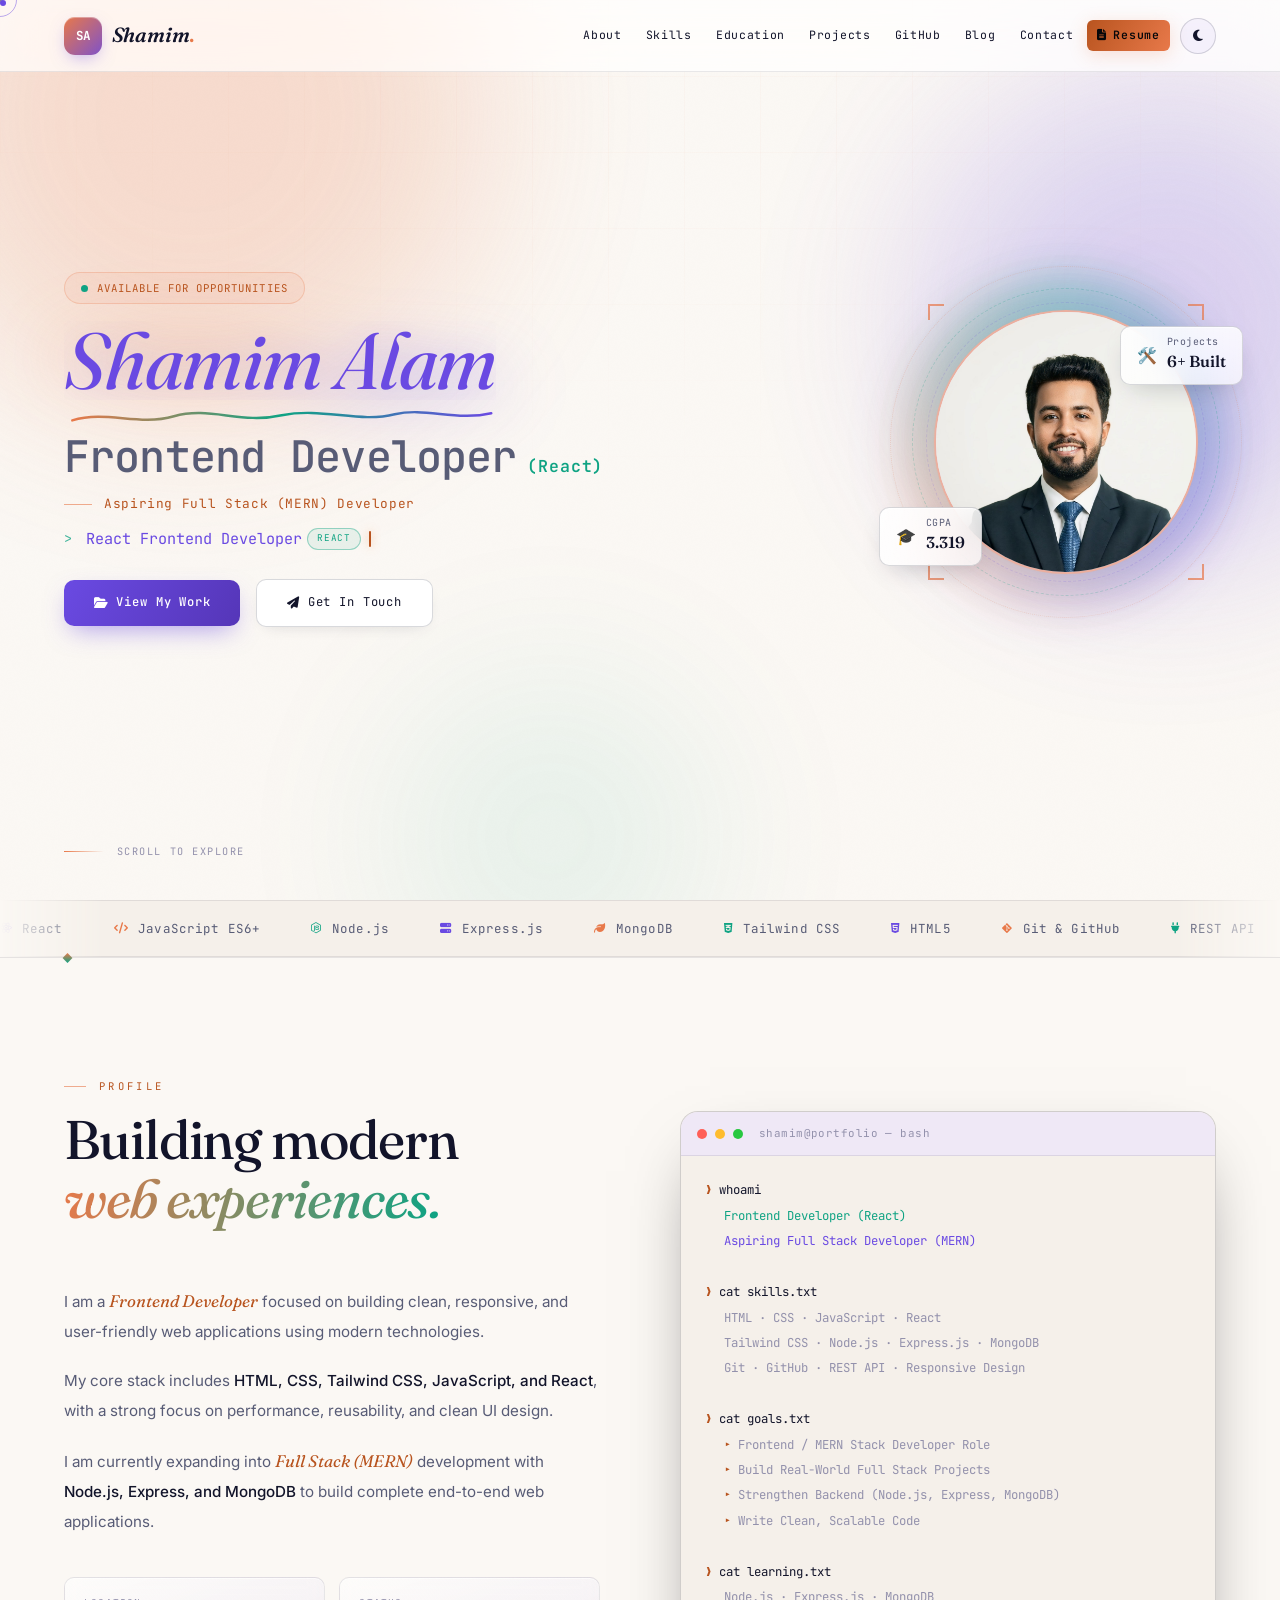
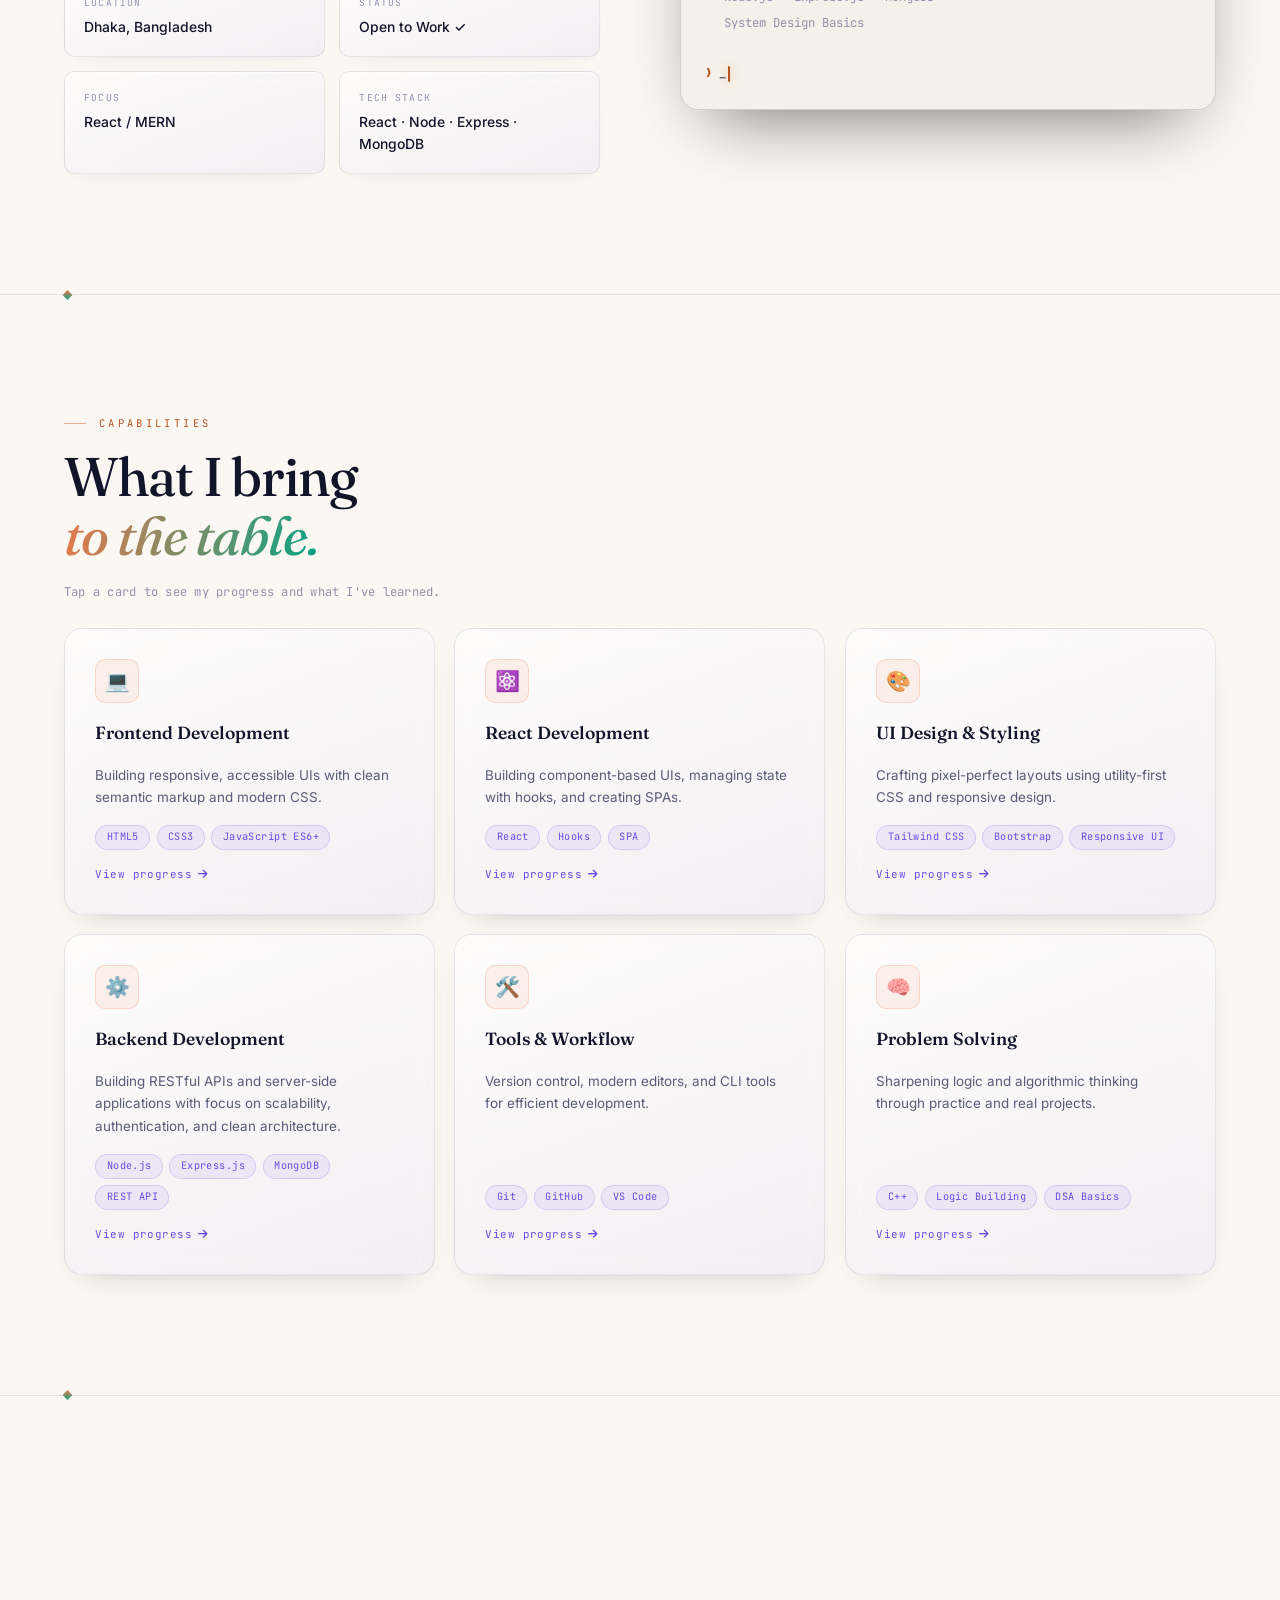
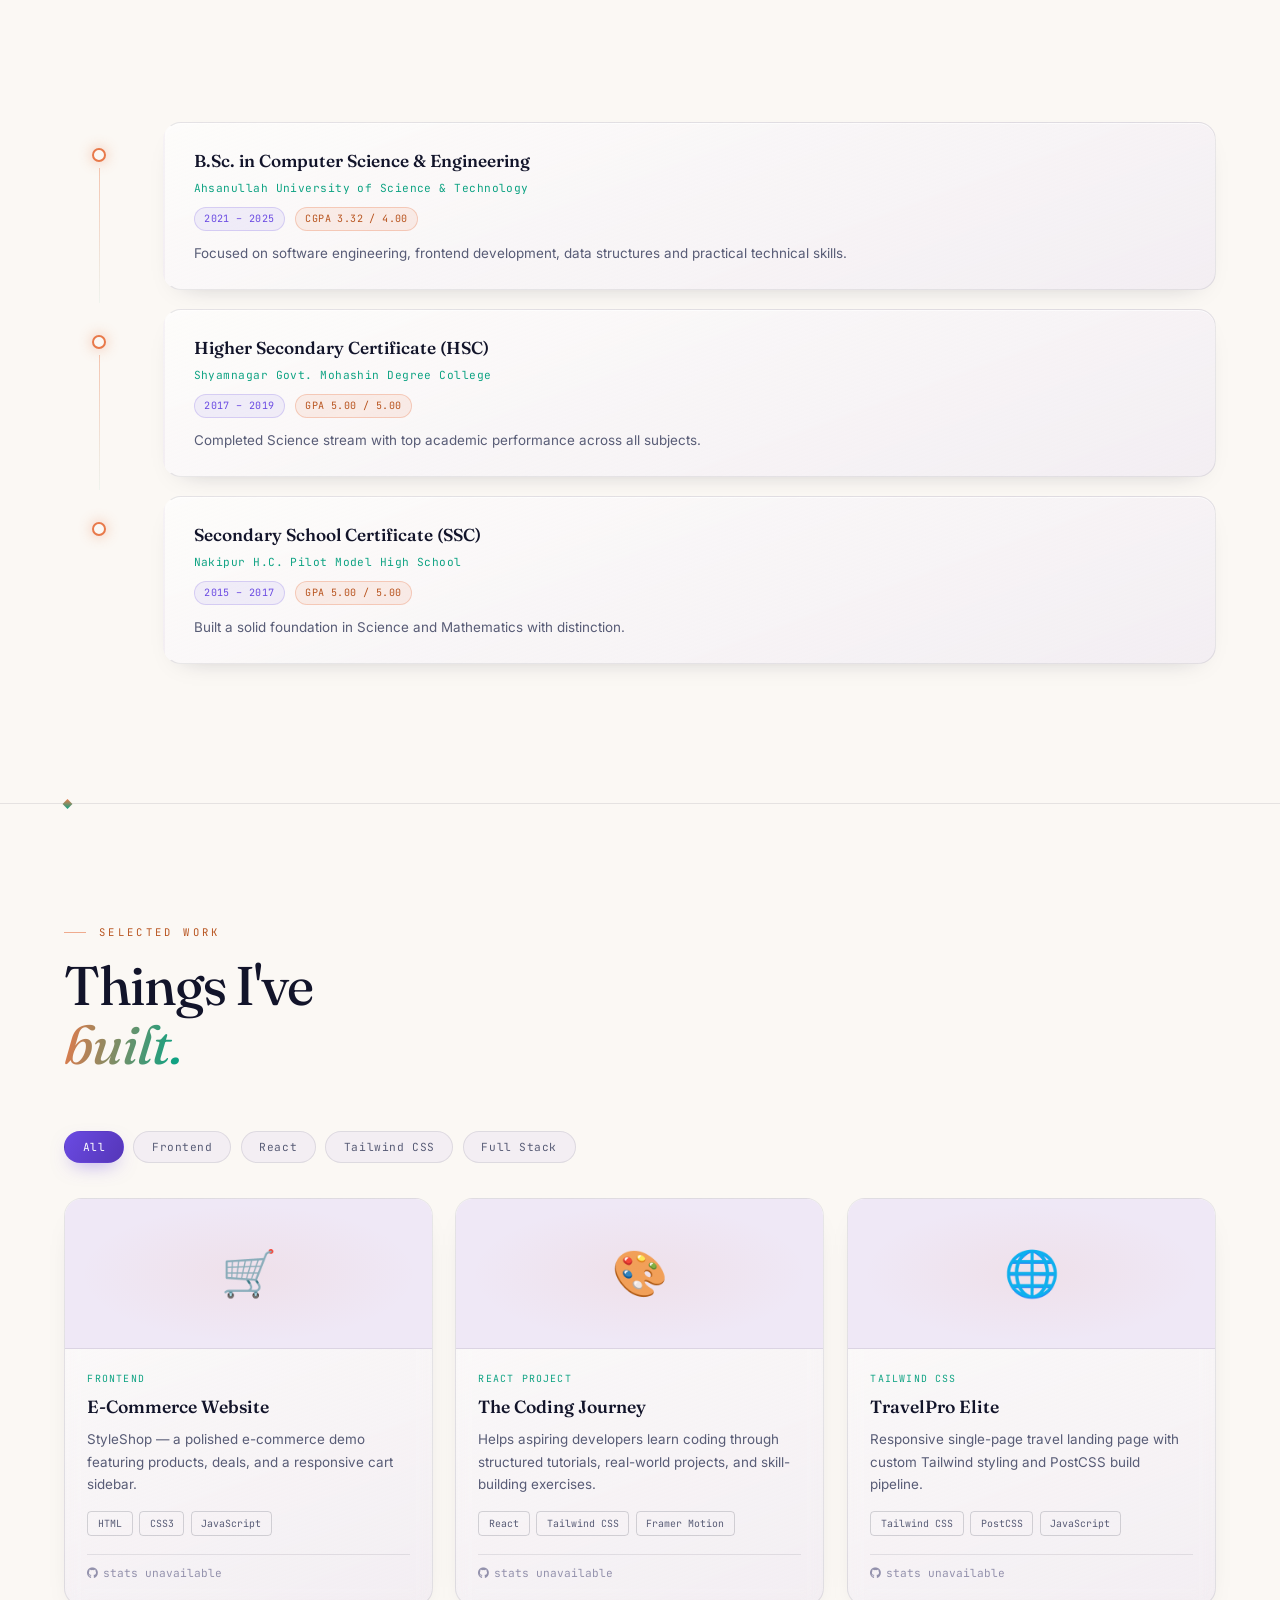
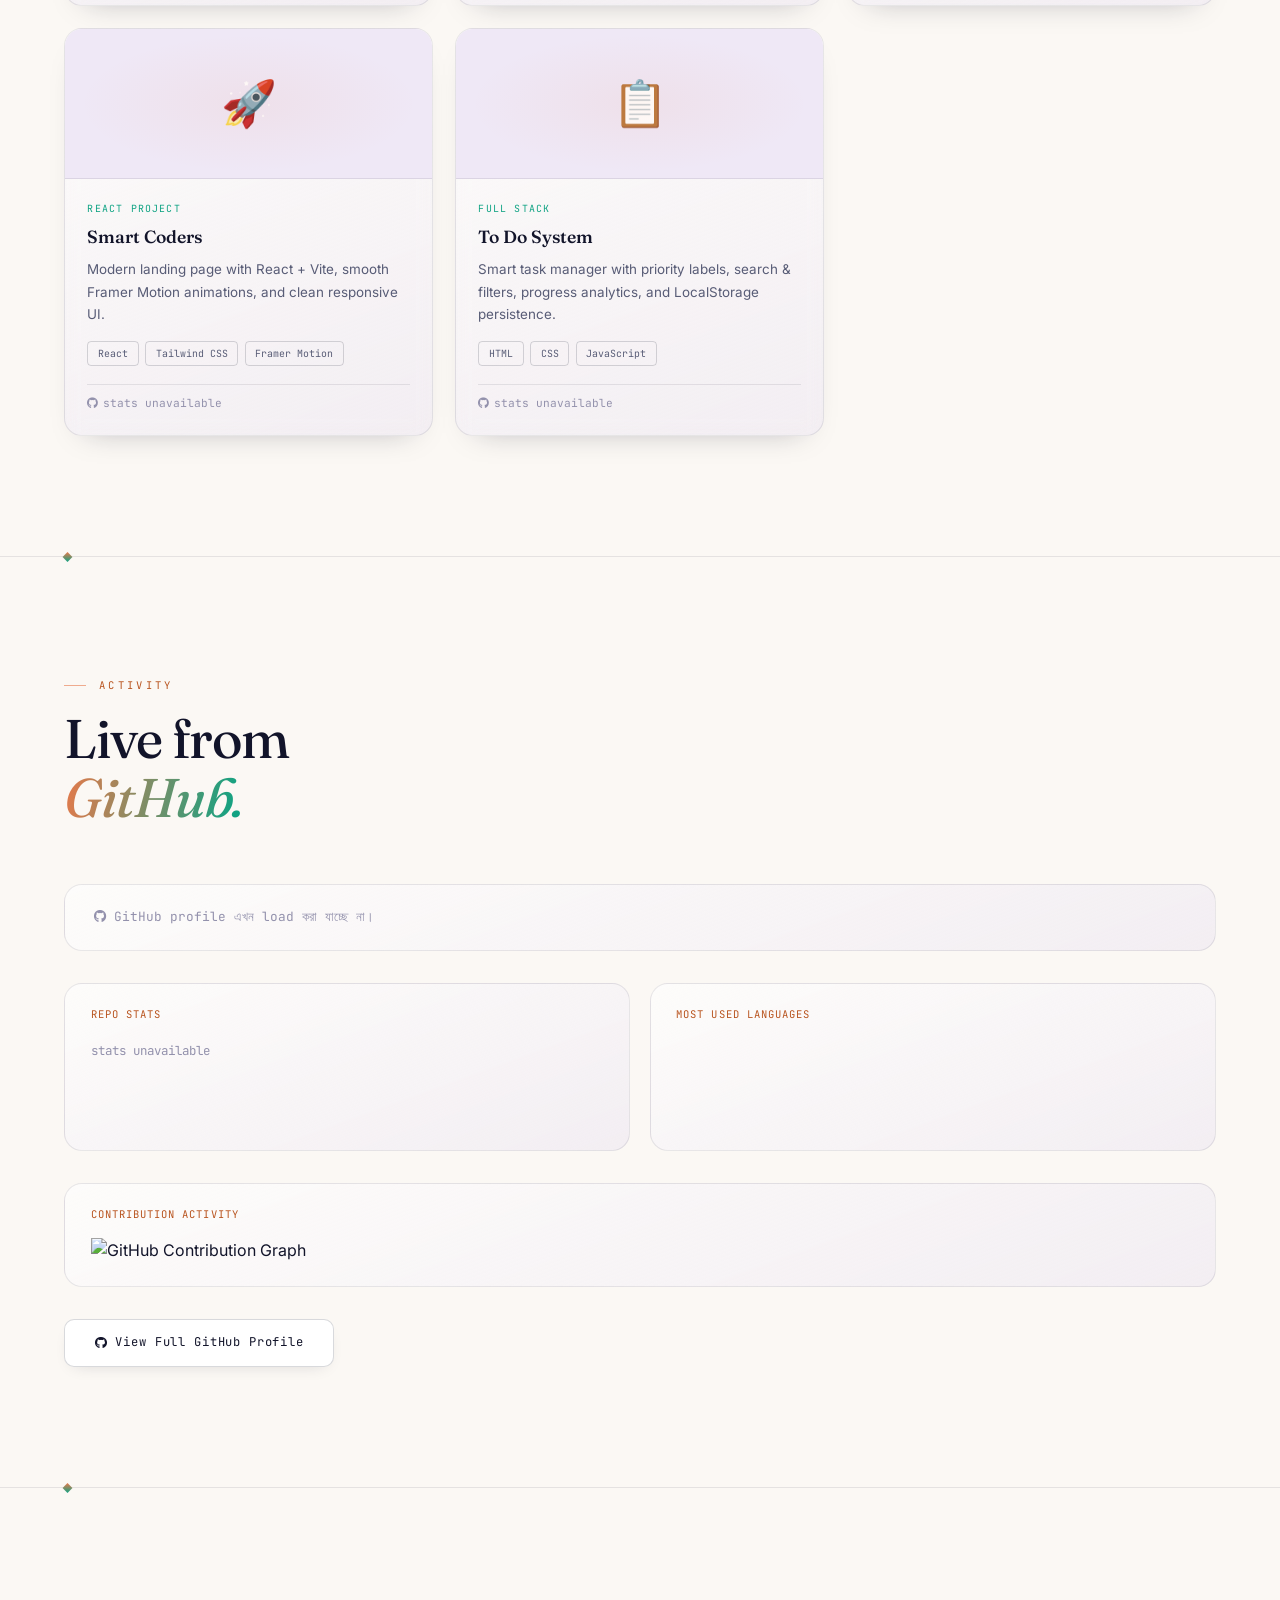
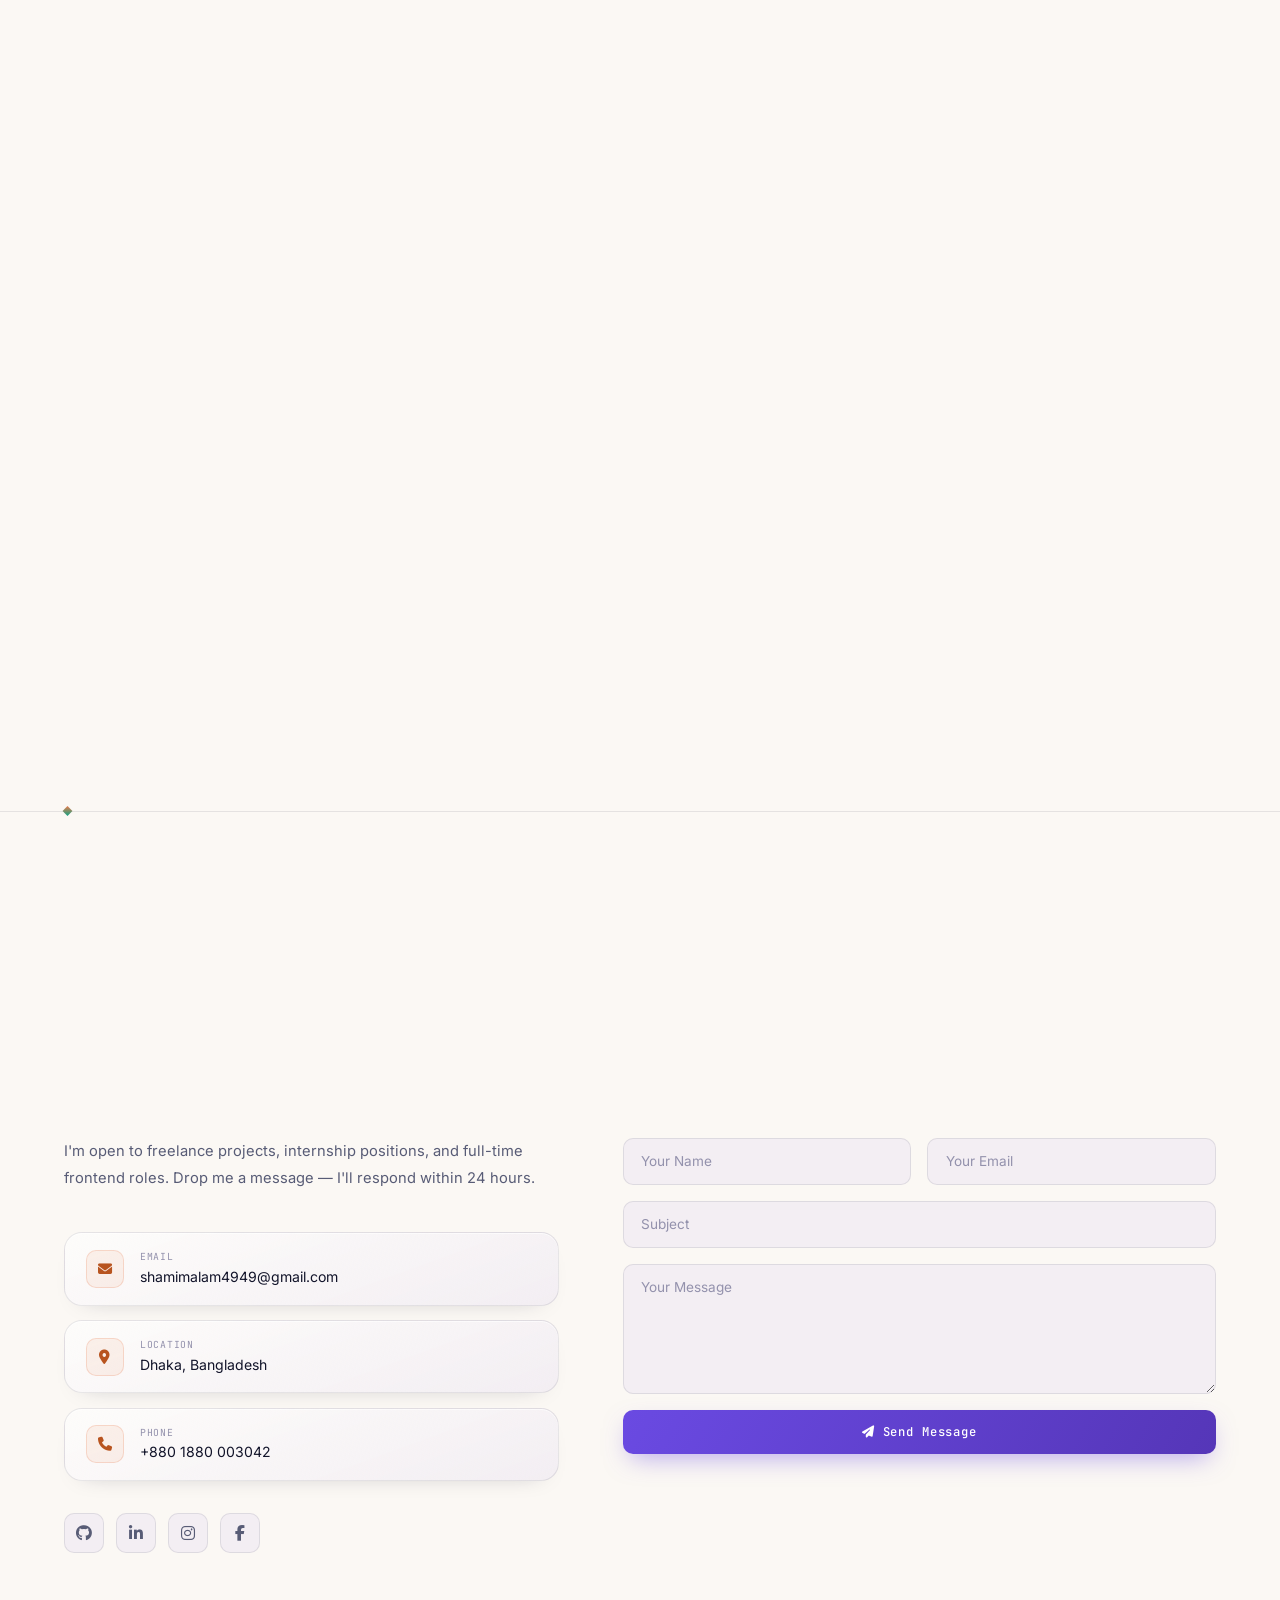
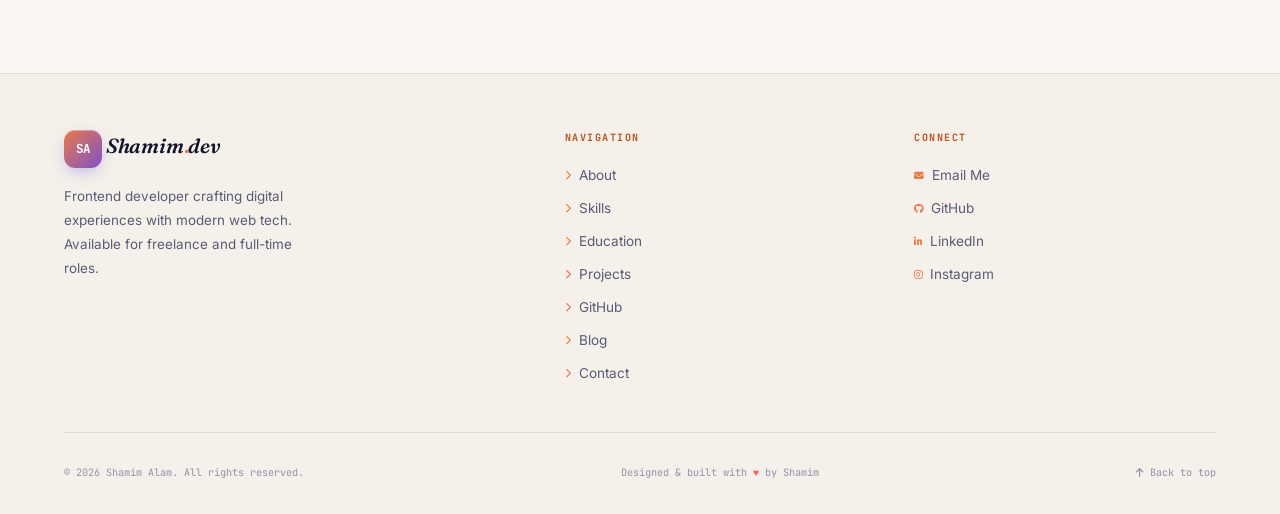
==== commit 6405ce8e: "github add" ====
--- a/index.html
+++ b/index.html
@@ -81,7 +81,6 @@
     <ul class="nav-links nav-desktop" id="navLinksDesktop">
       <li><a href="#about" data-cursor="link">About</a></li>
       <li><a href="#skills" data-cursor="link">Skills</a></li>
-      <li><a href="#learning" data-cursor="link">Learning</a></li>
       <li><a href="#education" data-cursor="link">Education</a></li>
       <li><a href="#projects" data-cursor="link">Projects</a></li>
       <li><a href="#github-stats" data-cursor="link">GitHub</a></li>
@@ -105,7 +104,6 @@
     <ul class="mobile-links" id="mobileLinks">
       <li><a href="#about">About</a></li>
       <li><a href="#skills">Skills</a></li>
-      <li><a href="#learning">Learning</a></li>
       <li><a href="#education">Education</a></li>
       <li><a href="#projects">Projects</a></li>
       <li><a href="#github-stats">GitHub</a></li>
@@ -296,83 +294,56 @@
   <section class="section" id="skills">
     <div class="sec-eye reveal">Capabilities</div>
     <h2 class="sec-title reveal">What I bring<br><em>to the table.</em></h2>
+    <p class="skills-hint reveal">Tap a card to see my progress and what I've learned.</p>
     <div class="skills-grid stagger">
-      <div class="skill-card" data-cursor="link" data-tilt>
+      <div class="skill-card" data-cursor="link" data-tilt data-skill="frontend">
         <div class="sk-icon">💻</div>
         <div class="sk-title">Frontend Development</div>
         <p class="sk-desc">Building responsive, accessible UIs with clean semantic markup and modern CSS.</p>
         <div class="sk-tags"><span class="sk-tag">HTML5</span><span class="sk-tag">CSS3</span><span
             class="sk-tag">JavaScript ES6+</span></div>
-      </div>
-      <div class="skill-card" data-cursor="link" data-tilt>
+        <div class="sk-more">View progress <i class="fas fa-arrow-right"></i></div>
+      </div>
+      <div class="skill-card" data-cursor="link" data-tilt data-skill="react">
         <div class="sk-icon">⚛️</div>
         <div class="sk-title">React Development</div>
         <p class="sk-desc">Building component-based UIs, managing state with hooks, and creating SPAs.</p>
         <div class="sk-tags"><span class="sk-tag">React</span><span class="sk-tag">Hooks</span><span
             class="sk-tag">SPA</span></div>
-      </div>
-      <div class="skill-card" data-cursor="link" data-tilt>
+        <div class="sk-more">View progress <i class="fas fa-arrow-right"></i></div>
+      </div>
+      <div class="skill-card" data-cursor="link" data-tilt data-skill="ui">
         <div class="sk-icon">🎨</div>
         <div class="sk-title">UI Design & Styling</div>
         <p class="sk-desc">Crafting pixel-perfect layouts using utility-first CSS and responsive design.</p>
         <div class="sk-tags"><span class="sk-tag">Tailwind CSS</span><span class="sk-tag">Bootstrap</span><span
             class="sk-tag">Responsive UI</span></div>
-      </div>
-      <div class="skill-card" data-cursor="link" data-tilt>
+        <div class="sk-more">View progress <i class="fas fa-arrow-right"></i></div>
+      </div>
+      <div class="skill-card" data-cursor="link" data-tilt data-skill="backend">
         <div class="sk-icon">⚙️</div>
         <div class="sk-title">Backend Development</div>
         <p class="sk-desc">Building RESTful APIs and server-side applications with focus on scalability, authentication,
           and clean architecture.</p>
         <div class="sk-tags"><span class="sk-tag">Node.js</span><span class="sk-tag">Express.js</span><span
             class="sk-tag">MongoDB</span><span class="sk-tag">REST API</span></div>
-      </div>
-      <div class="skill-card" data-cursor="link" data-tilt>
+        <div class="sk-more">View progress <i class="fas fa-arrow-right"></i></div>
+      </div>
+      <div class="skill-card" data-cursor="link" data-tilt data-skill="tools">
         <div class="sk-icon">🛠️</div>
         <div class="sk-title">Tools & Workflow</div>
         <p class="sk-desc">Version control, modern editors, and CLI tools for efficient development.</p>
         <div class="sk-tags"><span class="sk-tag">Git</span><span class="sk-tag">GitHub</span><span class="sk-tag">VS
             Code</span></div>
-      </div>
-      <div class="skill-card" data-cursor="link" data-tilt>
+        <div class="sk-more">View progress <i class="fas fa-arrow-right"></i></div>
+      </div>
+      <div class="skill-card" data-cursor="link" data-tilt data-skill="problem">
         <div class="sk-icon">🧠</div>
         <div class="sk-title">Problem Solving</div>
         <p class="sk-desc">Sharpening logic and algorithmic thinking through practice and real projects.</p>
         <div class="sk-tags"><span class="sk-tag">C++</span><span class="sk-tag">Logic Building</span><span
             class="sk-tag">DSA Basics</span></div>
-      </div>
-    </div>
-  </section>
-
-  <div class="divider"><span class="gem"></span></div>
-
-  <!-- CURRENTLY LEARNING -->
-  <section class="section" id="learning">
-    <div class="sec-eye reveal">In Progress</div>
-    <h2 class="sec-title reveal">Currently<br><em>learning.</em></h2>
-    <div class="learn-grid stagger">
-      <div class="learn-item">
-        <div class="learn-head"><span>Node.js & Express.js</span><span class="learn-pct">65%</span></div>
-        <div class="learn-bar">
-          <div class="learn-fill" style="--w:65%"></div>
-        </div>
-      </div>
-      <div class="learn-item">
-        <div class="learn-head"><span>MongoDB & Mongoose</span><span class="learn-pct">55%</span></div>
-        <div class="learn-bar">
-          <div class="learn-fill" style="--w:55%"></div>
-        </div>
-      </div>
-      <div class="learn-item">
-        <div class="learn-head"><span>REST API Design</span><span class="learn-pct">70%</span></div>
-        <div class="learn-bar">
-          <div class="learn-fill" style="--w:70%"></div>
-        </div>
-      </div>
-      <div class="learn-item">
-        <div class="learn-head"><span>System Design Basics</span><span class="learn-pct">30%</span></div>
-        <div class="learn-bar">
-          <div class="learn-fill" style="--w:30%"></div>
-        </div>
+        <div class="sk-more">View progress <i class="fas fa-arrow-right"></i></div>
       </div>
     </div>
   </section>
@@ -557,12 +528,22 @@
     </div>
 
     <div class="gh-cards-grid reveal">
-      <img class="gh-card"
-        src="https://github-readme-stats.vercel.app/api?username=shamim-01&show_icons=true&hide_border=true&bg_color=00000000&title_color=e8794a&icon_color=0fa383&text_color=585c76"
-        alt="GitHub Stats" loading="lazy">
-      <img class="gh-card"
-        src="https://github-readme-stats.vercel.app/api/top-langs/?username=shamim-01&layout=compact&hide_border=true&bg_color=00000000&title_color=e8794a&text_color=585c76"
-        alt="Top Languages" loading="lazy">
+      <div class="gh-card gh-card-native" id="ghStatsCard">
+        <div class="gh-card-title">Repo stats</div>
+        <div class="gh-stats-rows" id="ghStatsRows">
+          <div class="gh-stat-row"><span class="gh-skel" style="width:100px"></span></div>
+          <div class="gh-stat-row"><span class="gh-skel" style="width:90px"></span></div>
+          <div class="gh-stat-row"><span class="gh-skel" style="width:95px"></span></div>
+        </div>
+      </div>
+      <div class="gh-card gh-card-native" id="ghLangCard">
+        <div class="gh-card-title">Most used languages</div>
+        <div class="gh-lang-bars" id="ghLangBars">
+          <div class="gh-skel" style="width:100%;height:10px;margin-bottom:12px"></div>
+          <div class="gh-skel" style="width:100%;height:10px;margin-bottom:12px"></div>
+          <div class="gh-skel" style="width:100%;height:10px"></div>
+        </div>
+      </div>
     </div>
 
     <div class="gh-contrib reveal">
@@ -722,6 +703,28 @@
     </div>
   </div>
 
+  <!-- SKILL PROGRESS MODAL -->
+  <div class="proj-overlay" id="skillOverlay">
+    <div class="proj-modal skill-modal">
+      <button class="proj-modal-close" id="skillModalClose" aria-label="Close">&times;</button>
+      <div class="skill-modal-body">
+        <div class="skill-modal-head">
+          <div class="skill-modal-icon" id="smIcon"></div>
+          <div>
+            <h3 id="smTitle"></h3>
+            <p class="skill-modal-tagline" id="smTagline"></p>
+          </div>
+        </div>
+        <div id="smProgressWrap">
+          <div class="cs-block"><b>Progress</b></div>
+          <div class="learn-grid" id="smProgress"></div>
+        </div>
+        <div class="cs-block"><b>What I've Learned</b></div>
+        <ul class="skill-learned-list" id="smLearned"></ul>
+      </div>
+    </div>
+  </div>
+
   <script src="script.js"></script>
 </body>
 
--- a/style.css
+++ b/style.css
@@ -28,21 +28,21 @@
 }
 
 html[data-theme='dark'] {
-  --bg: #060b1a;
-  --bg2: #060b1a;
-  --bg3: #060b1a;
-  --surface: #060b1a;
-  --surface-2: #060b1a;
-  --emerald: #7c6ce0;
-  --emerald-dim: #6a5bc9;
-  --gold: #9d87ec;
-  --gold-soft: #bcaaf7;
-  --azure: #a78bfa;
-  --ink: #eef0fb;
-  --muted: #9ea3c4;
-  --dim: #656b8f;
-  --line: #060b1a;
-  --line-2: #060b1a;
+  --bg: #000000;
+  --bg2: #050505;
+  --bg3: #0c0c0c;
+  --surface: #000000;
+  --surface-2: rgba(0, 0, 0, 0.045);
+  --emerald: #31eca7;
+  --emerald-dim: #10b981;
+  --gold: #36ca1c;
+  --gold-soft: #6ae822;
+  --azure: #60a5fa;
+  --ink: #f0f0f0;
+  --muted: #9a9a9a;
+  --dim: #666666;
+  --line: rgba(255, 255, 255, 0.1);
+  --line-2: rgba(255, 255, 255, 0.18);
 }
 
 html {
@@ -1681,6 +1681,14 @@
 }
 
 /* skills */
+.skills-hint {
+  font-family: 'JetBrains Mono', monospace;
+  font-size: 0.76rem;
+  color: var(--dim);
+  margin: -2.4rem 0 1.6rem;
+  letter-spacing: 0.02em;
+}
+
 .skills-grid {
   display: grid;
   grid-template-columns: repeat(auto-fill, minmax(280px, 1fr));
@@ -1702,6 +1710,7 @@
   gap: 1rem;
   position: relative;
   overflow: hidden;
+  cursor: pointer;
   transition:
     border-color 0.35s var(--ease),
     box-shadow 0.4s var(--ease),
@@ -1916,7 +1925,24 @@
   background: rgba(106, 74, 226, 0.14);
 }
 
-/* currently learning */
+.sk-more {
+  display: inline-flex;
+  align-items: center;
+  gap: 0.4rem;
+  font-family: 'JetBrains Mono', monospace;
+  font-size: 0.68rem;
+  color: var(--azure);
+  letter-spacing: 0.04em;
+  position: relative;
+  z-index: 2;
+  transition: gap 0.25s var(--ease);
+}
+
+.skill-card:hover .sk-more {
+  gap: 0.65rem;
+}
+
+/* learning progress bars (used inside the skill modal) */
 .learn-grid {
   display: flex;
   flex-direction: column;
@@ -2561,6 +2587,97 @@
   border-radius: var(--r-lg);
   border: 1px solid var(--line);
   display: block;
+  background: linear-gradient(
+    160deg,
+    rgba(255, 255, 255, 0.6),
+    var(--surface-2)
+  );
+}
+
+.gh-card-native {
+  padding: 1.4rem 1.6rem;
+  min-height: 168px;
+}
+
+.gh-card-title {
+  font-family: 'JetBrains Mono', monospace;
+  font-size: 0.66rem;
+  color: var(--gold-soft);
+  letter-spacing: 0.1em;
+  text-transform: uppercase;
+  margin-bottom: 1.1rem;
+}
+
+.gh-stats-rows {
+  display: flex;
+  flex-direction: column;
+  gap: 0.85rem;
+}
+
+.gh-stat-row {
+  display: flex;
+  justify-content: space-between;
+  align-items: center;
+  font-family: 'JetBrains Mono', monospace;
+  font-size: 0.78rem;
+  color: var(--muted);
+}
+
+.gh-stat-row b {
+  font-family: 'Fraunces', serif;
+  font-weight: 560;
+  font-size: 1.05rem;
+  color: var(--ink);
+}
+
+.gh-lang-bars {
+  display: flex;
+  flex-direction: column;
+  gap: 0.7rem;
+}
+
+.gh-lang-row {
+  display: flex;
+  flex-direction: column;
+  gap: 0.35rem;
+}
+
+.gh-lang-label {
+  display: flex;
+  justify-content: space-between;
+  align-items: center;
+  font-family: 'JetBrains Mono', monospace;
+  font-size: 0.72rem;
+  color: var(--muted);
+}
+
+.gh-lang-label .gh-lang-name {
+  display: flex;
+  align-items: center;
+  gap: 0.45rem;
+  color: var(--ink);
+}
+
+.gh-lang-dot {
+  width: 8px;
+  height: 8px;
+  border-radius: 50%;
+  flex-shrink: 0;
+}
+
+.gh-lang-bar-track {
+  height: 6px;
+  border-radius: 100px;
+  background: var(--surface-2);
+  border: 1px solid var(--line);
+  overflow: hidden;
+}
+
+.gh-lang-bar-fill {
+  height: 100%;
+  border-radius: 100px;
+  width: 0;
+  transition: width 1.1s var(--ease);
 }
 
 .gh-contrib {
@@ -3573,15 +3690,15 @@
 
 /* dark mode overrides */
 html[data-theme='dark'] nav {
-  background: rgba(13, 14, 23, 0.72);
+  background: rgba(0, 0, 0, 0.72);
 }
 
 html[data-theme='dark'] nav.scrolled {
-  background: rgba(13, 14, 23, 0.92);
+  background: rgba(0, 0, 0, 0.92);
 }
 
 html[data-theme='dark'] .mobile-menu {
-  background: rgba(13, 14, 23, 0.97);
+  background: rgba(0, 0, 0, 0.97);
 }
 
 html[data-theme='dark'] .btn-outline {
@@ -3592,17 +3709,17 @@
 html[data-theme='dark'] .hero-badge {
   background: linear-gradient(
     160deg,
-    rgba(23, 25, 39, 0.92),
-    rgba(23, 25, 39, 0.72)
+    rgba(10, 10, 10, 0.92),
+    rgba(10, 10, 10, 0.72)
   );
 }
 
 html[data-theme='dark'] .proj-btn {
-  background: rgba(23, 25, 39, 0.9);
+  background: rgba(10, 10, 10, 0.9);
 }
 
 html[data-theme='dark'] .proj-modal-close {
-  background: rgba(23, 25, 39, 0.85);
+  background: rgba(10, 10, 10, 0.85);
 }
 
 html[data-theme='dark'] .fact-card,
@@ -3613,17 +3730,18 @@
 html[data-theme='dark'] .terminal,
 html[data-theme='dark'] .learn-item,
 html[data-theme='dark'] .gh-profile,
-html[data-theme='dark'] .gh-contrib {
+html[data-theme='dark'] .gh-contrib,
+html[data-theme='dark'] .gh-card {
   background: linear-gradient(
     160deg,
-    rgba(255, 255, 255, 0.045),
+    rgba(255, 255, 255, 0.035),
     var(--surface-2)
   );
 }
 
 html[data-theme='dark'] .contact-form input,
 html[data-theme='dark'] .contact-form textarea {
-  background: rgba(255, 255, 255, 0.035);
+  background: rgba(255, 255, 255, 0.03);
   color: var(--ink);
 }
 
@@ -3632,7 +3750,7 @@
 }
 
 html[data-theme='dark'] .proj-overlay {
-  background: rgba(0, 0, 0, 0.65);
+  background: rgba(0, 0, 0, 0.75);
 }
 
 html[data-theme='dark'] ::-webkit-scrollbar-track {
@@ -3645,7 +3763,7 @@
   background: linear-gradient(
     115deg,
     transparent 30%,
-    rgba(255, 255, 255, 0.06) 48%,
+    rgba(255, 255, 255, 0.05) 48%,
     transparent 66%
   );
 }
@@ -3972,7 +4090,7 @@
 html[data-theme='dark'] .blog-card {
   background: linear-gradient(
     160deg,
-    rgba(255, 255, 255, 0.045),
+    rgba(255, 255, 255, 0.035),
     var(--surface-2)
   );
 }
@@ -3990,3 +4108,102 @@
     font-size: 3rem;
   }
 }
+
+/* ═══ SKILL PROGRESS MODAL ═══ */
+.skill-modal-body {
+  padding: 1.8rem 2rem 2.1rem;
+}
+
+.skill-modal-head {
+  display: flex;
+  align-items: flex-start;
+  gap: 1.1rem;
+  margin-bottom: 0.6rem;
+}
+
+.skill-modal-icon {
+  width: 52px;
+  height: 52px;
+  flex-shrink: 0;
+  border-radius: var(--r);
+  background: rgba(232, 121, 74, 0.09);
+  border: 1px solid rgba(232, 121, 74, 0.22);
+  display: flex;
+  align-items: center;
+  justify-content: center;
+  font-size: 1.5rem;
+}
+
+.skill-modal-head h3 {
+  font-family: 'Fraunces', serif;
+  font-weight: 560;
+  font-size: 1.35rem;
+  margin-bottom: 0.35rem;
+  line-height: 1.25;
+}
+
+.skill-modal-tagline {
+  font-size: 0.85rem;
+  color: var(--muted);
+  line-height: 1.6;
+}
+
+.skill-modal-body .learn-grid {
+  max-width: none;
+  gap: 1rem;
+  margin-top: 0.8rem;
+  margin-bottom: 0.4rem;
+}
+
+.skill-modal-body .learn-item {
+  padding: 0.9rem 1.1rem;
+}
+
+.skill-learned-list {
+  list-style: none;
+  display: flex;
+  flex-direction: column;
+  gap: 0.7rem;
+  margin-top: 0.6rem;
+}
+
+.skill-learned-list li {
+  display: flex;
+  align-items: flex-start;
+  gap: 0.6rem;
+  font-size: 0.87rem;
+  color: var(--muted);
+  line-height: 1.6;
+}
+
+.skill-learned-list li::before {
+  content: '\f00c';
+  font-family: 'Font Awesome 6 Free';
+  font-weight: 900;
+  font-size: 0.62rem;
+  color: var(--emerald);
+  background: rgba(15, 163, 131, 0.1);
+  border: 1px solid rgba(15, 163, 131, 0.28);
+  width: 18px;
+  height: 18px;
+  border-radius: 50%;
+  flex-shrink: 0;
+  display: flex;
+  align-items: center;
+  justify-content: center;
+  margin-top: 0.1rem;
+}
+
+@media (max-width: 640px) {
+  .skill-modal-body {
+    padding: 1.5rem 1.4rem 1.8rem;
+  }
+  .skill-modal-icon {
+    width: 44px;
+    height: 44px;
+    font-size: 1.25rem;
+  }
+  .skill-modal-head h3 {
+    font-size: 1.15rem;
+  }
+}
